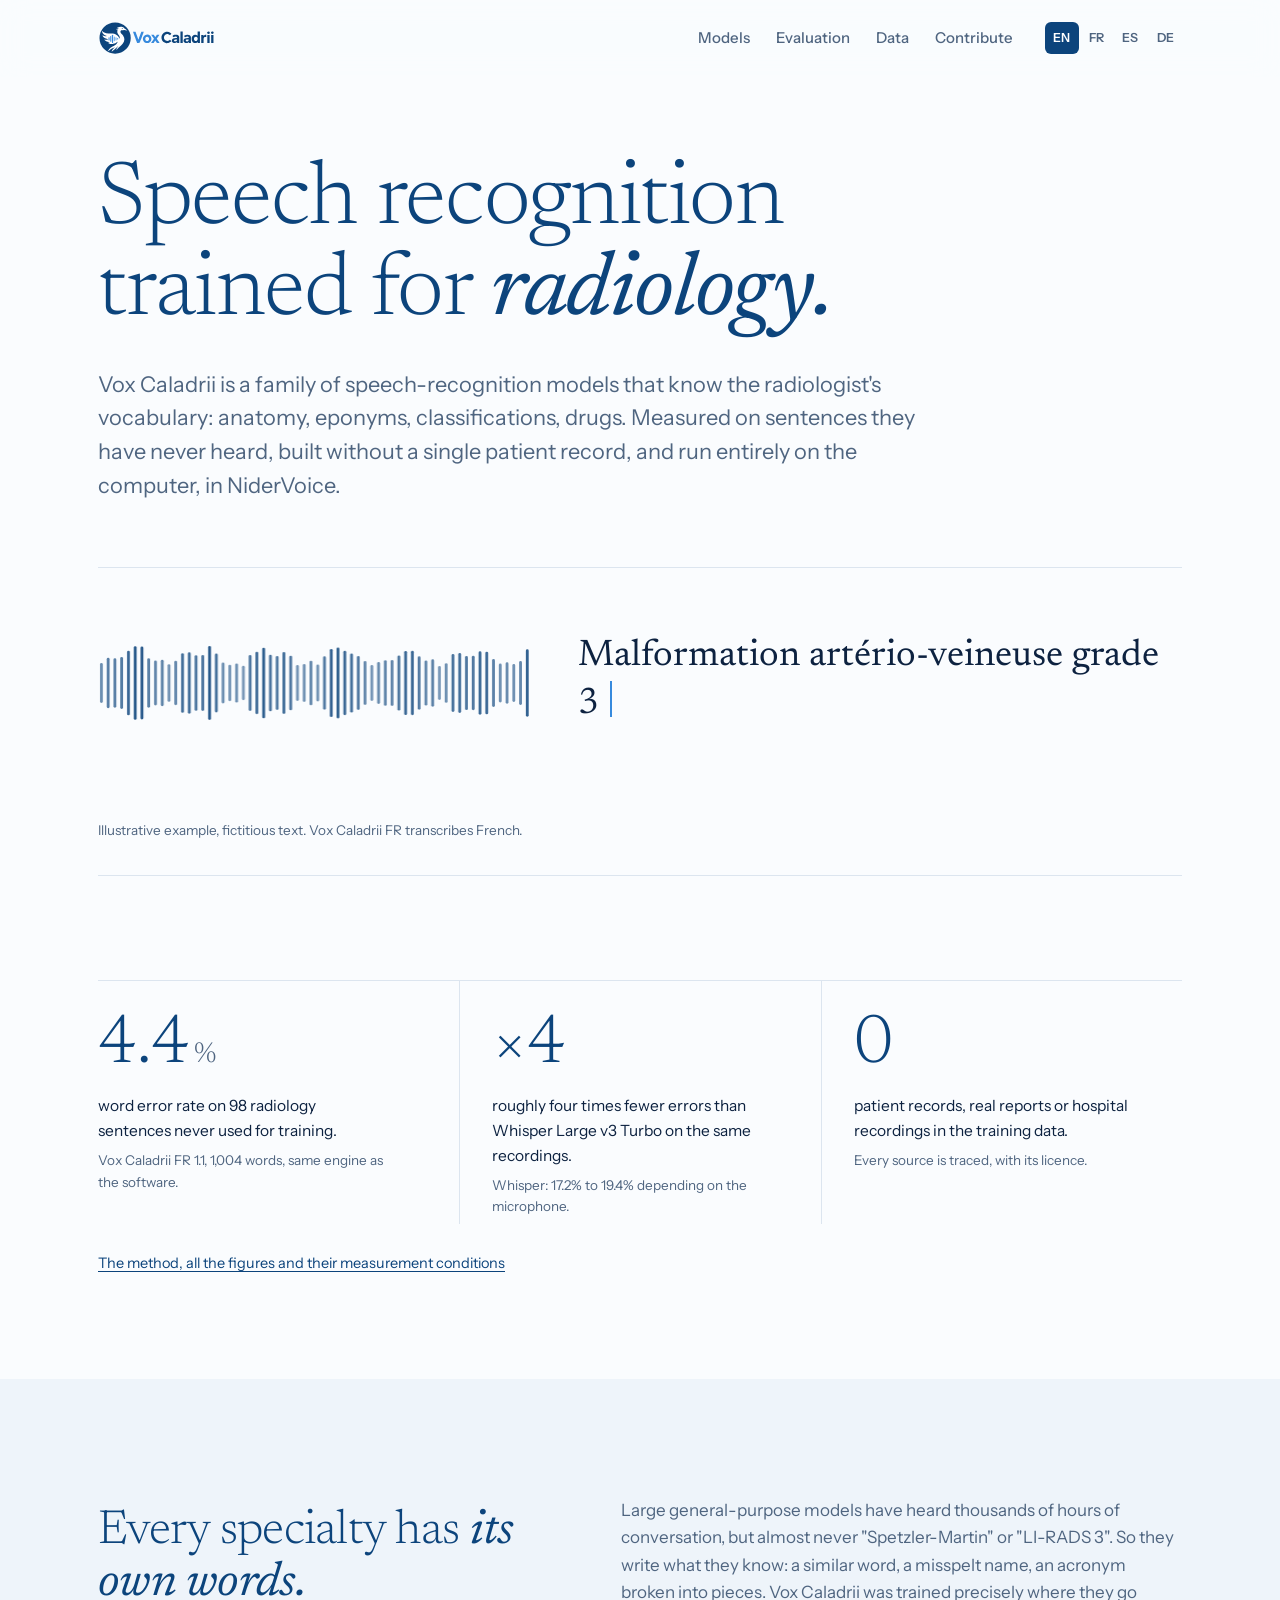
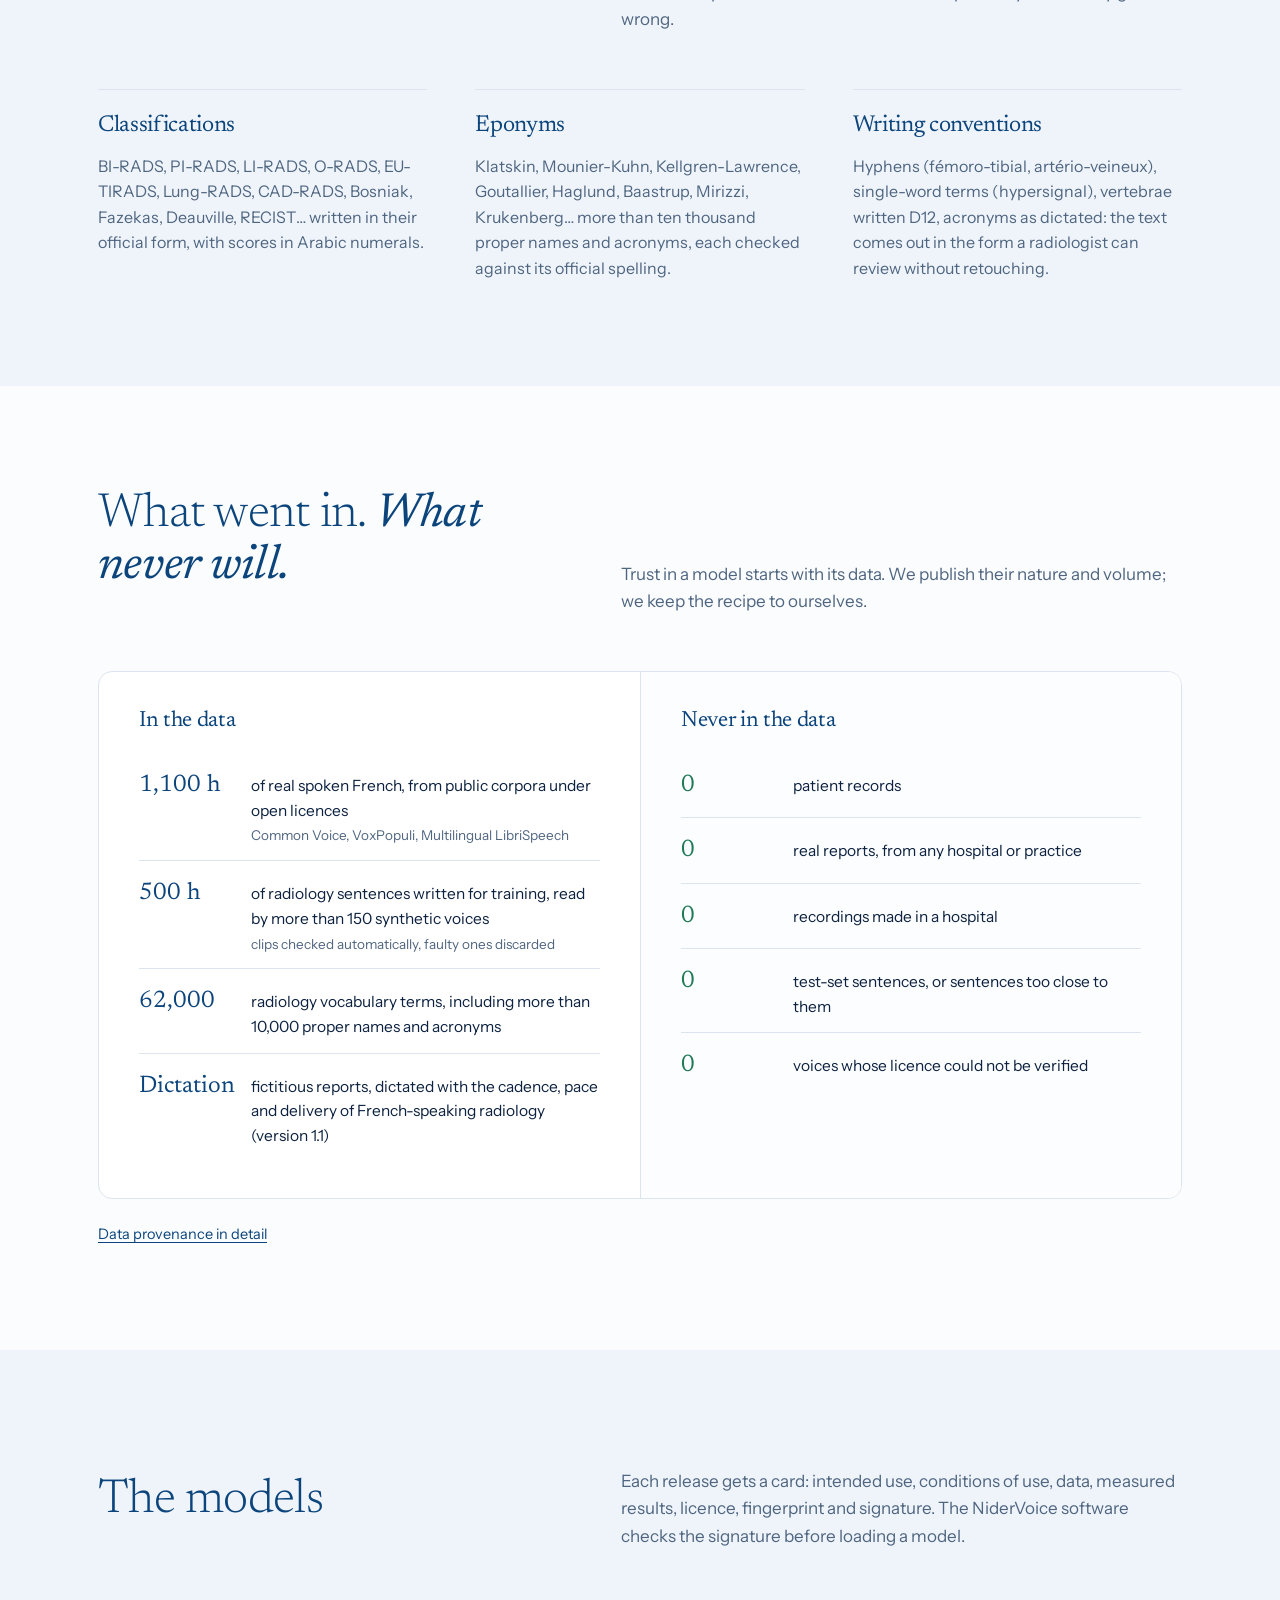
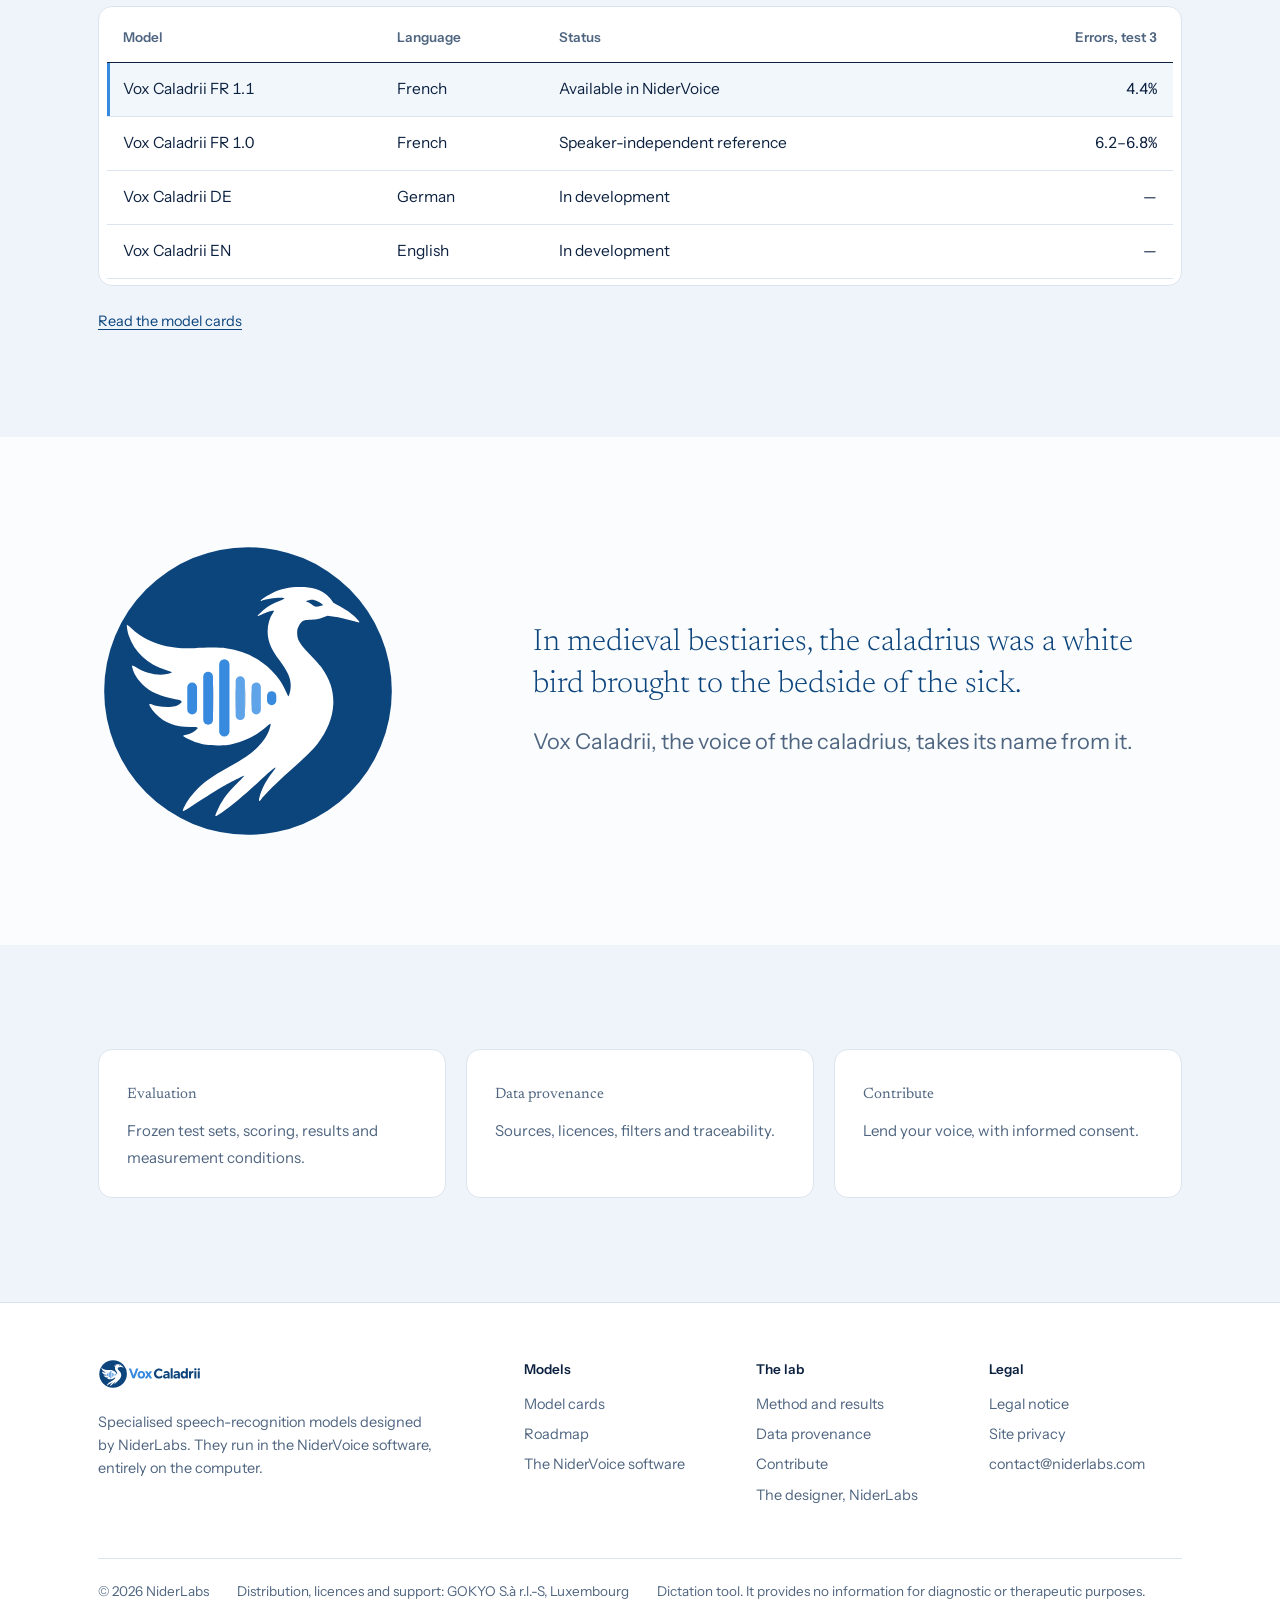
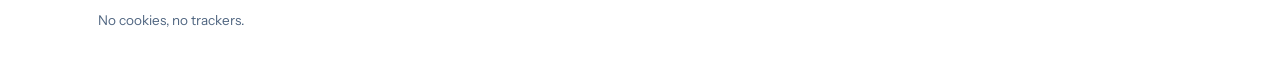
==== index.html @ f129af70 "fix(site): FR 1.0 référence indépendante du locuteur, envoi des enregistrements décrit exactement Co" ====
<!doctype html>
<html lang="en" data-langs="en fr es de">
<head>
<meta charset="utf-8">
<meta name="viewport" content="width=device-width,initial-scale=1,viewport-fit=cover">
<title>Vox Caladrii — speech recognition trained for radiology</title>
<meta name="description" content="Vox Caladrii is a speech-recognition model trained for French radiology terminology. Measured, documented, built without patient data, and run entirely on the computer.">
<meta name="theme-color" content="#FAFCFE">
<meta http-equiv="Content-Security-Policy" content="default-src 'self'; script-src 'self'; style-src 'self' 'unsafe-inline'; img-src 'self' data:; font-src 'self'; object-src 'none'; base-uri 'self'; form-action 'none'">
<meta property="og:type" content="website">
<meta property="og:title" content="Vox Caladrii — speech recognition trained for radiology">
<meta property="og:description" content="Vox Caladrii is a speech-recognition model trained for French radiology terminology. Measured, documented, built without patient data, and run entirely on the computer.">
<meta property="og:url" content="https://caladrii.com/">
<meta property="og:image" content="https://caladrii.com/assets/og-image.png">
<link rel="icon" href="/favicon.ico" sizes="any">
<link rel="icon" type="image/svg+xml" href="/assets/vox-caladrii-icon.svg">
<link rel="manifest" href="/site.webmanifest">
<link rel="stylesheet" href="/assets/cl.css?v=20261116a">
</head>
<body>
<a class="skip" href="#main">Skip to content</a>
<header>
  <div class="w bar">
    <a class="logo" href="/" aria-label="Vox Caladrii"><img src="/assets/vox-caladrii-logo.svg?v=20261116" width="170" height="34" alt="Vox Caladrii"></a>
    <nav aria-label="Navigation"><a href="/modeles/"><span data-fr>Modèles</span><span data-en>Models</span><span data-es>Modelos</span><span data-de>Modelle</span></a><a href="/evaluation/"><span data-fr>Évaluation</span><span data-en>Evaluation</span><span data-es>Evaluación</span><span data-de>Evaluierung</span></a><a href="/donnees/"><span data-fr>Données</span><span data-en>Data</span><span data-es>Datos</span><span data-de>Daten</span></a><a href="/contribuer/"><span data-fr>Contribuer</span><span data-en>Contribute</span><span data-es>Contribuir</span><span data-de>Mitwirken</span></a></nav>
    <div class="lang" role="group" aria-label="Language / Langue"><button type="button" data-lang="en" aria-pressed="true">EN</button><button type="button" data-lang="fr" aria-pressed="false">FR</button><button type="button" data-lang="es" aria-pressed="false">ES</button><button type="button" data-lang="de" aria-pressed="false">DE</button></div>
    <button class="menu-btn" type="button" aria-expanded="false">Menu</button>
  </div>
</header>
<main id="main">
<div class="w hero">
  <h1><span data-fr>La reconnaissance vocale entraînée pour <em>la radiologie.</em></span><span data-en>Speech recognition trained for <em>radiology.</em></span><span data-es>El reconocimiento de voz entrenado para <em>la radiología.</em></span><span data-de>Spracherkennung, trainiert für <em>Radiologie.</em></span></h1>
  <p class="lead" data-fr>Vox Caladrii est une famille de modèles de reconnaissance vocale qui connaissent le vocabulaire du radiologue : anatomie, éponymes, classifications, médicaments. Mesurés sur des phrases qu'ils n'ont jamais entendues, construits sans aucune donnée de patient, et exécutés entièrement sur l'ordinateur, dans NiderVoice.</p>
  <p class="lead" data-en>Vox Caladrii is a family of speech-recognition models that know the radiologist's vocabulary: anatomy, eponyms, classifications, drugs. Measured on sentences they have never heard, built without a single patient record, and run entirely on the computer, in NiderVoice.</p><p class="lead" data-es>Vox Caladrii es una familia de modelos de reconocimiento de voz que conocen el vocabulario del radiólogo: anatomía, eponimos, clasificaciones, fármacos. Medidos en frases que nunca han escuchado, construidos sin un solo registro de paciente, y ejecutados íntegramente en el ordenador, en NiderVoice.</p><p class="lead" data-de>Vox Caladrii ist eine Familie von Spracherkennungsmodellen, die den Vokabular des Radiologen beherrschen: Anatomie, Eponyme, Klassifikationen, Medikamente. Gemessen an Sätzen, die sie noch nie gehört haben, ohne eine einzige Patientenakte erstellt und vollständig auf dem Computer, in NiderVoice, ausgeführt.</p>
  <div class="stage" aria-label="Animation">
    <canvas id="wave" aria-hidden="true"></canvas>
    <p class="dictee" id="dictee" lang="fr" aria-live="off">Malformation artério-veineuse grade 3 de <span class="term">Spetzler-Martin</span>.</p>
    <p class="note"><span data-fr>Exemple illustratif, texte fictif. Vox Caladrii FR transcrit le français.</span><span data-en>Illustrative example, fictitious text. Vox Caladrii FR transcribes French.</span><span data-es>Ejemplo ilustrativo, texto ficticio. Vox Caladrii FR transcribe francés.</span><span data-de>Anschauungsbeispiel, fiktiver Text. Vox Caladrii FR transkribiert Französisch.</span></p>
  </div>
</div>

<section style="padding-top:56px">
  <div class="w">
    <div class="figures reveal">
      <div>
        <div class="v num"><span data-fr>4,4</span><span data-en>4.4</span><span data-es>4,4</span><span data-de>4,4</span><small>%</small></div>
        <p class="k" data-fr>de mots erronés sur 98 phrases radiologiques jamais utilisées pour l'entraînement.</p>
        <p class="k" data-en>word error rate on 98 radiology sentences never used for training.</p><p class="k" data-es>tasa de error de palabras en 98 frases de radiología nunca utilizadas para el entrenamiento.</p><p class="k" data-de>Wortfehlerrate an 98 Radiologiesätzen, die nie für das Training verwendet wurden.</p>
        <p class="s" data-fr>Vox Caladrii FR 1.1, 1 004 mots, même moteur que le logiciel.</p>
        <p class="s" data-en>Vox Caladrii FR 1.1, 1,004 words, same engine as the software.</p><p class="s" data-es>Vox Caladrii FR 1.1, 1.004 palabras, mismo motor que el software.</p><p class="s" data-de>Vox Caladrii FR 1.1, 1.004 Wörter, dieselbe Engine wie die Software.</p>
      </div>
      <div>
        <div class="v num">×4</div>
        <p class="k" data-fr>environ quatre fois moins d'erreurs que Whisper Large v3 Turbo sur les mêmes enregistrements.</p>
        <p class="k" data-en>roughly four times fewer errors than Whisper Large v3 Turbo on the same recordings.</p><p class="k" data-es>aproximadamente cuatro veces menos errores que Whisper Large v3 Turbo en las mismas grabaciones.</p><p class="k" data-de>etwa viermal weniger Fehler als Whisper Large v3 Turbo bei denselben Aufnahmen.</p>
        <p class="s" data-fr>Whisper : 17,2 % à 19,4 % selon le micro.</p>
        <p class="s" data-en>Whisper: 17.2% to 19.4% depending on the microphone.</p><p class="s" data-es>Whisper: del 17,2 % al 19,4 % según el micrófono.</p><p class="s" data-de>Whisper: 17,2 % bis 19,4 %, abhängig vom Mikrofon.</p>
      </div>
      <div>
        <div class="v num">0</div>
        <p class="k" data-fr>donnée de patient, compte rendu réel ou enregistrement hospitalier dans les données d'entraînement.</p>
        <p class="k" data-en>patient records, real reports or hospital recordings in the training data.</p><p class="k" data-es>historiales de pacientes, informes reales o grabaciones de hospital en los datos de entrenamiento.</p><p class="k" data-de>Patientenakten, echte Berichte oder Krankenhausaufnahmen in den Trainingsdaten.</p>
        <p class="s" data-fr>Chaque source est tracée, avec sa licence.</p>
        <p class="s" data-en>Every source is traced, with its licence.</p><p class="s" data-es>Cada fuente está registrada, con su licencia.</p><p class="s" data-de>Jede Quelle ist dokumentiert, mit ihrer Lizenz.</p>
      </div>
    </div>
    <p class="small" style="margin-top:28px"><a href="/evaluation/"><span data-fr>La méthode, tous les chiffres et leurs conditions de mesure</span><span data-en>The method, all the figures and their measurement conditions</span><span data-es>El método, todas las cifras y sus condiciones de medición</span><span data-de>Die Methode, alle Zahlen und ihre Messbedingungen</span></a></p>
  </div>
</section>

<section class="tint">
  <div class="w">
    <div class="sec-head">
      <h2><span data-fr>Chaque spécialité a <em>ses mots.</em></span><span data-en>Every specialty has <em>its own words.</em></span><span data-es>Cada especialidad tiene <em>sus propias palabras.</em></span><span data-de>Jede Fachrichtung hat <em>ihre eigenen Begriffe.</em></span></h2>
      <p data-fr>Les grands modèles généralistes ont entendu des milliers d'heures de conversation, mais presque jamais « Spetzler-Martin » ou « LI-RADS 3 ». Ils écrivent alors ce qu'ils connaissent : un mot proche, un nom mal orthographié, un sigle coupé en morceaux. Vox Caladrii a été entraîné précisément là où ils se trompent.</p>
      <p data-en>Large general-purpose models have heard thousands of hours of conversation, but almost never "Spetzler-Martin" or "LI-RADS 3". So they write what they know: a similar word, a misspelt name, an acronym broken into pieces. Vox Caladrii was trained precisely where they go wrong.</p><p data-es>Los grandes modelos de propósito general han escuchado miles de horas de conversaciones, pero casi nunca "Spetzler-Martin" o "LI-RADS 3". Por eso escriben lo que conocen: una palabra similar, un nombre mal escrito, un acrónimo descompuesto. Vox Caladrii se ha entrenado precisamente donde ellos fallan.</p><p data-de>Große Allzweckmodelle haben tausende Stunden von Gesprächen gehört, aber fast nie "Spetzler-Martin" oder "LI-RADS 3". Also schreiben sie, was sie kennen: ein ähnliches Wort, einen falsch geschriebenen Namen, ein Akronym in Einzelteile zerlegt. Vox Caladrii wurde genau dort trainiert, wo sie falsch liegen.</p>
    </div>
    <div class="cols3">
      <div class="item rule-top reveal">
        <h3><span data-fr>Classifications</span><span data-en>Classifications</span><span data-es>Clasificaciones</span><span data-de>Klassifikationen</span></h3>
        <p data-fr>BI-RADS, PI-RADS, LI-RADS, O-RADS, EU-TIRADS, Lung-RADS, CAD-RADS, Bosniak, Fazekas, Deauville, RECIST… écrites dans leur forme officielle, scores en chiffres arabes.</p>
        <p data-en>BI-RADS, PI-RADS, LI-RADS, O-RADS, EU-TIRADS, Lung-RADS, CAD-RADS, Bosniak, Fazekas, Deauville, RECIST… written in their official form, with scores in Arabic numerals.</p><p data-es>BI-RADS, PI-RADS, LI-RADS, O-RADS, EU-TIRADS, Lung-RADS, CAD-RADS, Bosniak, Fazekas, Deauville, RECIST… escritos en su forma oficial, con puntuaciones en números arábigos.</p><p data-de>BI-RADS, PI-RADS, LI-RADS, O-RADS, EU-TIRADS, Lung-RADS, CAD-RADS, Bosniak, Fazekas, Deauville, RECIST… in ihrer offiziellen Form, mit Werten in arabischen Ziffern.</p>
      </div>
      <div class="item rule-top reveal">
        <h3><span data-fr>Éponymes</span><span data-en>Eponyms</span><span data-es>Epónimos</span><span data-de>Eponyme</span></h3>
        <p data-fr>Klatskin, Mounier-Kuhn, Kellgren-Lawrence, Goutallier, Haglund, Baastrup, Mirizzi, Krukenberg… plus de dix mille noms propres et sigles, chacun vérifié dans son orthographe officielle.</p>
        <p data-en>Klatskin, Mounier-Kuhn, Kellgren-Lawrence, Goutallier, Haglund, Baastrup, Mirizzi, Krukenberg… more than ten thousand proper names and acronyms, each checked against its official spelling.</p><p data-es>Klatskin, Mounier-Kuhn, Kellgren-Lawrence, Goutallier, Haglund, Baastrup, Mirizzi, Krukenberg… más de diez mil nombres propios y acrónimos, cada uno verificado frente a su ortografía oficial.</p><p data-de>Klatskin, Mounier-Kuhn, Kellgren-Lawrence, Goutallier, Haglund, Baastrup, Mirizzi, Krukenberg… mehr als zehntausend Eigennamen und Abkürzungen, jeder gegen seine offizielle Schreibweise überprüft.</p>
      </div>
      <div class="item rule-top reveal">
        <h3><span data-fr>Conventions d'écriture</span><span data-en>Writing conventions</span><span data-es>Convenciones de escritura</span><span data-de>Schreibkonventionen</span></h3>
        <p data-fr>Traits d'union (fémoro-tibial, artério-veineux), termes en un mot (hypersignal), vertèbres notées D12, sigles tels que dictés : le texte sort dans la forme qu'un radiologue relit sans retoucher.</p>
        <p data-en>Hyphens (fémoro-tibial, artério-veineux), single-word terms (hypersignal), vertebrae written D12, acronyms as dictated: the text comes out in the form a radiologist can review without retouching.</p><p data-es>Guiones (fémoro-tibial, artério-veineux), términos en una sola palabra (hypersignal), vértebras escritas D12, siglas tal como se dictan: el texto sale en la forma que un radiólogo puede revisar sin retocar.</p><p data-de>Bindestriche (fémoro-tibial, artério-veineux), Begriffe in einem Wort (hypersignal), Wirbel als D12 geschrieben, Abkürzungen wie diktiert: Der Text erscheint in der Form, die eine Radiologin oder ein Radiologe ohne Nachbearbeitung prüfen kann.</p>
      </div>
    </div>
  </div>
</section>

<section>
  <div class="w">
    <div class="sec-head">
      <h2><span data-fr>Ce qui est entré. <em>Ce qui n'entrera jamais.</em></span><span data-en>What went in. <em>What never will.</em></span><span data-es>Lo que entró. <em>Lo que nunca entrará.</em></span><span data-de>Was hineingeflossen ist. <em>Was nie hineinkommt.</em></span></h2>
      <p data-fr>La confiance dans un modèle commence par ses données. Nous publions leur nature et leur volume ; nous gardons pour nous la recette.</p>
      <p data-en>Trust in a model starts with its data. We publish their nature and volume; we keep the recipe to ourselves.</p><p data-es>La confianza en un modelo comienza con sus datos. Publicamos su naturaleza y volumen; guardamos la receta para nosotros.</p><p data-de>Vertrauen in ein Modell beginnt mit seinen Daten. Wir veröffentlichen ihre Art und ihr Volumen; wir behalten das Rezept für uns.</p>
    </div>
    <div class="ledger reveal">
      <div>
        <h3><span data-fr>Dans les données</span><span data-en>In the data</span><span data-es>En los datos</span><span data-de>In den Daten</span></h3>
        <ul>
          <li><span class="q num"><span data-fr>1 100 h</span><span data-en>1,100 h</span><span data-es>1100 h</span><span data-de>1.100 h</span></span><span><span data-fr>de français parlé réel, issu de corpus publics sous licence ouverte</span><span data-en>of real spoken French, from public corpora under open licences</span><span data-es>de francés hablado real, de corpora públicos bajo licencias abiertas</span><span data-de>von echtem gesprochenem Französisch, aus öffentlichen Korpora unter offenen Lizenzen</span><em><span data-fr>Common Voice, VoxPopuli, Multilingual LibriSpeech</span><span data-en>Common Voice, VoxPopuli, Multilingual LibriSpeech</span><span data-es>Common Voice, VoxPopuli, Multilingual LibriSpeech</span><span data-de>Common Voice, VoxPopuli, Multilingual LibriSpeech</span></em></span></li>
          <li><span class="q num">500 h</span><span><span data-fr>de phrases radiologiques rédigées pour l'entraînement, lues par plus de 150 voix de synthèse</span><span data-en>of radiology sentences written for training, read by more than 150 synthetic voices</span><span data-es>de frases de radiología escritas para el entrenamiento, leídas por más de 150 voces sintéticas</span><span data-de>von Radiologiesätzen, die für das Training geschrieben und von mehr als 150 synthetischen Stimmen vorgelesen wurden</span><em><span data-fr>extraits contrôlés automatiquement, les fautifs écartés</span><span data-en>clips checked automatically, faulty ones discarded</span><span data-es>clips verificados automáticamente, los defectuosos descartados</span><span data-de>Clips automatisch überprüft, fehlerhafte verworfen</span></em></span></li>
          <li><span class="q num"><span data-fr>62 000</span><span data-en>62,000</span><span data-es>62 000</span><span data-de>62.000</span></span><span><span data-fr>termes de vocabulaire radiologique, dont plus de 10 000 noms propres et sigles</span><span data-en>radiology vocabulary terms, including more than 10,000 proper names and acronyms</span><span data-es>términos de vocabulario de radiología, incluidos más de 10.000 nombres y acrónimos propios</span><span data-de>radiologische Vokabularbegriffe, einschließlich mehr als 10.000 Eigennamen und Abkürzungen</span></span></li>
          <li><span class="q"><span data-fr>Dictée</span><span data-en>Dictation</span><span data-es>Dictado</span><span data-de>Diktat</span></span><span><span data-fr>comptes rendus fictifs, dictés avec la cadence, le débit et l'élocution propres à la radiologie francophone (version 1.1)</span><span data-en>fictitious reports, dictated with the cadence, pace and delivery of French-speaking radiology (version 1.1)</span><span data-es>informes ficticios, dictados con la cadencia, el ritmo y la elocución propios de la radiología francófona (versión 1.1)</span><span data-de>fiktive Befundberichte, diktiert mit der Kadenz, dem Tempo und der Sprechweise der französischsprachigen Radiologie (Version 1.1)</span></span></li>
        </ul>
      </div>
      <div>
        <h3><span data-fr>Jamais dans les données</span><span data-en>Never in the data</span><span data-es>Nunca en los datos</span><span data-de>Niemals in den Daten</span></h3>
        <ul>
          <li class="zero"><span class="q">0</span><span><span data-fr>donnée de patient</span><span data-en>patient records</span><span data-es>historiales de pacientes</span><span data-de>Patientendaten</span></span></li>
          <li class="zero"><span class="q">0</span><span><span data-fr>compte rendu réel, d'aucun hôpital ni cabinet</span><span data-en>real reports, from any hospital or practice</span><span data-es>informes reales, de cualquier hospital o consulta</span><span data-de>echte Berichte aus jedem Krankenhaus oder jeder Praxis</span></span></li>
          <li class="zero"><span class="q">0</span><span><span data-fr>enregistrement fait dans un hôpital</span><span data-en>recordings made in a hospital</span><span data-es>grabaciones realizadas en un hospital</span><span data-de>Aufnahmen, die in einem Krankenhaus gemacht wurden</span></span></li>
          <li class="zero"><span class="q">0</span><span><span data-fr>phrase des jeux de test, ni phrase trop proche</span><span data-en>test-set sentences, or sentences too close to them</span><span data-es>oraciones del conjunto de prueba o demasiado similares a ellas</span><span data-de>Sätze aus den Testdatensätzen oder zu ähnliche Sätze</span></span></li>
          <li class="zero"><span class="q">0</span><span><span data-fr>voix dont la licence n'a pas pu être vérifiée</span><span data-en>voices whose licence could not be verified</span><span data-es>voces cuya licencia no pudo verificarse</span><span data-de>Stimmen, deren Lizenz nicht überprüft werden konnte</span></span></li>
        </ul>
      </div>
    </div>
    <p class="small" style="margin-top:24px"><a href="/donnees/"><span data-fr>L'origine des données en détail</span><span data-en>Data provenance in detail</span><span data-es>Procedencia de los datos en detalle</span><span data-de>Datenherkunft im Detail</span></a></p>
  </div>
</section>

<section class="tint">
  <div class="w">
    <div class="sec-head">
      <h2><span data-fr>Les modèles</span><span data-en>The models</span><span data-es>Los modelos</span><span data-de>Die Modelle</span></h2>
      <p data-fr>Chaque version reçoit une fiche : usage prévu, conditions d'usage, données, résultats mesurés, licence, empreinte et signature. Le logiciel NiderVoice vérifie la signature avant de charger un modèle.</p>
      <p data-en>Each release gets a card: intended use, conditions of use, data, measured results, licence, fingerprint and signature. The NiderVoice software checks the signature before loading a model.</p><p data-es>Cada versión recibe una ficha: uso previsto, condiciones de uso, datos, resultados medidos, licencia, huella y firma. El programa NiderVoice verifica la firma antes de cargar un modelo.</p><p data-de>Jede Version erhält eine Karte: vorgesehene Verwendung, Einsatzbedingungen, Daten, gemessene Ergebnisse, Lizenz, Prüfsumme und Signatur. Die Software NiderVoice prüft die Signatur, bevor sie ein Modell lädt.</p>
    </div>
    <div class="tbl-wrap reveal">
      <table class="tbl">
        <thead><tr><th><span data-fr>Modèle</span><span data-en>Model</span><span data-es>Modelo</span><span data-de>Modell</span></th><th><span data-fr>Langue</span><span data-en>Language</span><span data-es>Idioma</span><span data-de>Sprache</span></th><th><span data-fr>État</span><span data-en>Status</span><span data-es>Estado</span><span data-de>Status</span></th><th class="r"><span data-fr>Erreurs, test 3</span><span data-en>Errors, test 3</span><span data-es>Errores, prueba 3</span><span data-de>Fehler, Test 3</span></th></tr></thead>
        <tbody>
          <tr class="us"><td>Vox Caladrii FR 1.1</td><td><span data-fr>Français</span><span data-en>French</span><span data-es>Francés</span><span data-de>Französisch</span></td><td><span data-fr>Disponible dans NiderVoice</span><span data-en>Available in NiderVoice</span><span data-es>Disponible en NiderVoice</span><span data-de>In NiderVoice verfügbar</span></td><td class="r num"><span data-fr>4,4 %</span><span data-en>4.4%</span><span data-es>4,4 %</span><span data-de>4,4 %</span></td></tr>
          <tr><td>Vox Caladrii FR 1.0</td><td><span data-fr>Français</span><span data-en>French</span><span data-es>Francés</span><span data-de>Französisch</span></td><td><span data-fr>Référence indépendante du locuteur</span><span data-en>Speaker-independent reference</span><span data-es>Referencia independiente del locutor</span><span data-de>Sprecherunabhängige Referenz</span></td><td class="r num"><span data-fr>6,2 – 6,8 %</span><span data-en>6.2–6.8%</span><span data-es>6,2 – 6,8 %</span><span data-de>6,2 – 6,8 %</span></td></tr>
          <tr><td>Vox Caladrii DE</td><td><span data-fr>Allemand</span><span data-en>German</span><span data-es>Alemán</span><span data-de>Deutsch</span></td><td><span data-fr>En développement</span><span data-en>In development</span><span data-es>En desarrollo</span><span data-de>In Entwicklung</span></td><td class="r">—</td></tr>
          <tr><td>Vox Caladrii EN</td><td><span data-fr>Anglais</span><span data-en>English</span><span data-es>Inglés</span><span data-de>Englisch</span></td><td><span data-fr>En développement</span><span data-en>In development</span><span data-es>En desarrollo</span><span data-de>In Entwicklung</span></td><td class="r">—</td></tr>
        </tbody>
      </table>
    </div>
    <p class="small" style="margin-top:24px"><a href="/modeles/"><span data-fr>Lire les fiches modèles</span><span data-en>Read the model cards</span><span data-es>Consulte las fichas de modelo</span><span data-de>Lesen Sie die Modellkarten</span></a></p>
  </div>
</section>

<section>
  <div class="w legend">
    <img src="/assets/vox-caladrii-icon.svg" width="300" height="300" alt="">
    <div>
      <blockquote><span data-fr>Dans les bestiaires médiévaux, le caladre était un oiseau blanc que l'on amenait au chevet des malades.</span><span data-en>In medieval bestiaries, the caladrius was a white bird brought to the bedside of the sick.</span><span data-es>En los bestiarios medievales, el caladrio era un ave blanca que se llevaba al lado de los enfermos.</span><span data-de>In mittelalterlichen Bestiarien war der Caladrius ein weißer Vogel, der an das Bett der Kranken gebracht wurde.</span></blockquote>
      <p class="lead" style="margin-top:20px" data-fr>Vox Caladrii, la voix du caladre, en tient son nom.</p>
      <p class="lead" style="margin-top:20px" data-en>Vox Caladrii, the voice of the caladrius, takes its name from it.</p><p class="lead" style="margin-top:20px" data-es>Vox Caladrii, la voz del caladrio, toma de él su nombre.</p><p class="lead" style="margin-top:20px" data-de>Vox Caladrii, die Stimme des Caladrius, verdankt ihm seinen Namen.</p>
    </div>
  </div>
</section>

<section class="tint">
  <div class="w">
    <div class="next">
      <a href="/evaluation/"><b><span data-fr>Évaluation</span><span data-en>Evaluation</span><span data-es>Evaluación</span><span data-de>Evaluierung</span></b><span data-fr>Jeux de test gelés, calcul, résultats et conditions de mesure.</span><span data-en>Frozen test sets, scoring, results and measurement conditions.</span><span data-es>Conjuntos de prueba congelados, cálculo, resultados y condiciones de medición.</span><span data-de>Eingefrorene Testdatensätze, Berechnung, Ergebnisse und Messbedingungen.</span></a>
      <a href="/donnees/"><b><span data-fr>Origine des données</span><span data-en>Data provenance</span><span data-es>Origen de los datos</span><span data-de>Herkunft der Daten</span></b><span data-fr>Sources, licences, filtres et traçabilité.</span><span data-en>Sources, licences, filters and traceability.</span><span data-es>Fuentes, licencias, filtros y trazabilidad.</span><span data-de>Quellen, Lizenzen, Filter und Nachverfolgbarkeit.</span></a>
      <a href="/contribuer/"><b><span data-fr>Contribuer</span><span data-en>Contribute</span><span data-es>Contribuir</span><span data-de>Beitragen</span></b><span data-fr>Prêter sa voix, avec un consentement éclairé.</span><span data-en>Lend your voice, with informed consent.</span><span data-es>Preste su voz, con consentimiento informado.</span><span data-de>Leihen Sie Ihre Stimme mit informierter Einwilligung.</span></a>
    </div>
  </div>
</section>

</main>
<footer>
  <div class="w">
    <div class="cols">
      <div class="brand"><img src="/assets/vox-caladrii-logo.svg?v=20261116" width="150" height="30" alt="Vox Caladrii"><p><span data-fr>Modèles de reconnaissance vocale spécialisés, conçus par NiderLabs. Ils fonctionnent dans le logiciel NiderVoice, entièrement sur l’ordinateur.</span><span data-en>Specialised speech-recognition models designed by NiderLabs. They run in the NiderVoice software, entirely on the computer.</span><span data-es>Modelos de reconocimiento de voz especializados, diseñados por NiderLabs. Funcionan en el programa NiderVoice, íntegramente en el ordenador.</span><span data-de>Spezialisierte Spracherkennungsmodelle, entwickelt von NiderLabs. Sie laufen in der Software NiderVoice, vollständig auf dem Computer.</span></p></div>
      <div><h4><span data-fr>Modèles</span><span data-en>Models</span><span data-es>Modelos</span><span data-de>Modelle</span></h4><ul><li><a href="/modeles/"><span data-fr>Fiches modèles</span><span data-en>Model cards</span><span data-es>Fichas de modelo</span><span data-de>Modellkarten</span></a></li><li><a href="/modeles/#feuille-de-route"><span data-fr>Feuille de route</span><span data-en>Roadmap</span><span data-es>Hoja de ruta</span><span data-de>Roadmap</span></a></li><li><a href="https://nidervoice.com/"><span data-fr>Le logiciel NiderVoice</span><span data-en>The NiderVoice software</span><span data-es>El programa NiderVoice</span><span data-de>Die Software NiderVoice</span></a></li></ul></div>
      <div><h4><span data-fr>Le laboratoire</span><span data-en>The lab</span><span data-es>El laboratorio</span><span data-de>Das Labor</span></h4><ul><li><a href="/evaluation/"><span data-fr>Méthode et résultats</span><span data-en>Method and results</span><span data-es>Método y resultados</span><span data-de>Methode und Ergebnisse</span></a></li><li><a href="/donnees/"><span data-fr>Origine des données</span><span data-en>Data provenance</span><span data-es>Origen de los datos</span><span data-de>Herkunft der Daten</span></a></li><li><a href="/contribuer/"><span data-fr>Contribuer</span><span data-en>Contribute</span><span data-es>Contribuir</span><span data-de>Mitwirken</span></a></li><li><a href="https://niderlabs.com/"><span data-fr>Le concepteur NiderLabs</span><span data-en>The designer, NiderLabs</span><span data-es>El diseñador NiderLabs</span><span data-de>Der Entwickler NiderLabs</span></a></li></ul></div>
      <div><h4><span data-fr>Légal</span><span data-en>Legal</span><span data-es>Legal</span><span data-de>Rechtliches</span></h4><ul><li><a href="/mentions-legales/"><span data-fr>Mentions légales</span><span data-en>Legal notice</span><span data-es>Aviso legal</span><span data-de>Impressum</span></a></li><li><a href="/mentions-legales/#confidentialite"><span data-fr>Confidentialité du site</span><span data-en>Site privacy</span><span data-es>Privacidad del sitio</span><span data-de>Datenschutz der Website</span></a></li><li><a href="mailto:contact@niderlabs.com">contact@niderlabs.com</a></li></ul></div>
    </div>
    <div class="legal"><span>© 2026 NiderLabs</span><span><span data-fr>Distribution, licences et assistance : GOKYO S.à r.l.-S, Luxembourg</span><span data-en>Distribution, licences and support: GOKYO S.à r.l.-S, Luxembourg</span><span data-es>Distribución, licencias y asistencia: GOKYO S.à r.l.-S, Luxemburgo</span><span data-de>Vertrieb, Lizenzen und Support: GOKYO S.à r.l.-S, Luxemburg</span></span><span><span data-fr>Outil de dictée. Ne fournit aucune information à visée diagnostique ou thérapeutique.</span><span data-en>Dictation tool. It provides no information for diagnostic or therapeutic purposes.</span><span data-es>Herramienta de dictado. No proporciona información con fines diagnósticos o terapéuticos.</span><span data-de>Diktierwerkzeug. Es liefert keine Informationen zu diagnostischen oder therapeutischen Zwecken.</span></span><span><span data-fr>Aucun cookie, aucun traceur.</span><span data-en>No cookies, no trackers.</span><span data-es>Ningún cookie, ningún rastreador.</span><span data-de>Keine Cookies, keine Tracker.</span></span></div>
  </div>
</footer>
<script src="/assets/cl.js?v=20261116a"></script>
</body>
</html>
---- assets/cl.css ----
/* caladrii.com — laboratoire de modèles. Blanc froid, bleu marine du logo, Newsreader + Instrument Sans. */
@font-face{font-family:Newsreader;font-weight:300;font-display:swap;src:url(fonts/newsreader-latin-300-normal.woff2) format('woff2')}
@font-face{font-family:Newsreader;font-weight:400;font-display:swap;src:url(fonts/newsreader-latin-400-normal.woff2) format('woff2')}
@font-face{font-family:Newsreader;font-weight:400;font-style:italic;font-display:swap;src:url(fonts/newsreader-latin-400-italic.woff2) format('woff2')}
@font-face{font-family:Instrument;font-weight:400;font-display:swap;src:url(fonts/instrument-sans-latin-400-normal.woff2) format('woff2')}
@font-face{font-family:Instrument;font-weight:500;font-display:swap;src:url(fonts/instrument-sans-latin-500-normal.woff2) format('woff2')}
@font-face{font-family:Instrument;font-weight:600;font-display:swap;src:url(fonts/instrument-sans-latin-600-normal.woff2) format('woff2')}

:root{
  --paper:#FAFCFE; --wash:#EEF4FA; --ink:#0D2240; --navy:#0C447C; --blue:#378ADD; --sky:#5FA4E8;
  --muted:#4F6580; --line:#DCE5EF; --ok:#1F7A55;
  --serif:Newsreader,Georgia,"Times New Roman",serif; --sans:Instrument,system-ui,-apple-system,"Segoe UI",sans-serif;
}
*{box-sizing:border-box;margin:0;padding:0}
html{scroll-behavior:smooth}
html,body{overflow-x:clip}
body{background:var(--paper);color:var(--ink);font-family:var(--sans);font-size:17px;line-height:1.6;-webkit-font-smoothing:antialiased;text-rendering:optimizeLegibility}
a{color:var(--navy);text-decoration-thickness:1px;text-underline-offset:3px}
a:hover{color:var(--blue)}
:focus-visible{outline:2px solid var(--blue);outline-offset:3px;border-radius:2px}
.skip{position:absolute;left:-999px;top:8px;background:var(--navy);color:#fff;padding:8px 14px;border-radius:6px;z-index:50}
.skip:focus{left:12px}

[data-fr],[data-en],[data-es],[data-de]{display:none!important}
html[lang="fr"] [data-fr],html[lang="en"] [data-en],html[lang="es"] [data-es],html[lang="de"] [data-de]{display:revert!important}

.w{max-width:1180px;margin:0 auto;padding:0 48px}
.measure{max-width:68ch}

/* En-tête */
header{position:sticky;top:0;z-index:20;background:rgba(250,252,254,.86);backdrop-filter:saturate(1.4) blur(14px);-webkit-backdrop-filter:saturate(1.4) blur(14px);border-bottom:1px solid transparent;transition:border-color .2s}
header.scrolled{border-bottom-color:var(--line)}
header .bar{display:flex;align-items:center;gap:32px;height:76px}
header .logo img{height:34px;width:auto;display:block}
header nav{display:flex;gap:26px;margin-left:auto;font-size:15px;font-weight:500}
header nav a{color:var(--muted);text-decoration:none}
header nav a:hover,header nav a[aria-current]{color:var(--navy)}
header nav a[aria-current]{box-shadow:0 1.5px 0 var(--navy)}
.lang{display:flex;gap:2px;font-size:12.5px;font-weight:600}
.lang button{border:0;background:transparent;color:var(--muted);padding:6px 8px;border-radius:6px;cursor:pointer;font:inherit;letter-spacing:.02em}
.lang button[aria-pressed="true"]{background:var(--navy);color:#fff}
.menu-btn{display:none;border:1px solid var(--line);background:#fff;border-radius:8px;padding:7px 12px;font:inherit;font-size:14px;color:var(--navy);cursor:pointer}

/* Typographie */
h1,h2,h3{font-family:var(--serif);font-weight:300;color:var(--navy);letter-spacing:-.015em;line-height:1.08}
h1{font-size:clamp(44px,6.4vw,84px)}
h2{font-size:clamp(32px,3.8vw,48px);margin-bottom:22px}
h3{font-size:25px;font-weight:400;line-height:1.2;margin-bottom:10px}
h1 em,h2 em{font-style:italic;font-weight:400}
p+p{margin-top:14px}
.lead{font-size:clamp(19px,1.7vw,22px);line-height:1.55;color:var(--muted);max-width:60ch}
.small{font-size:14.5px;color:var(--muted)}
.num{font-variant-numeric:tabular-nums lining-nums}
section{padding:104px 0}
section.tint{background:var(--wash)}
.sec-head{display:grid;grid-template-columns:minmax(0,5fr) minmax(0,6fr);gap:56px;align-items:end;margin-bottom:56px}
.sec-head p{color:var(--muted)}

/* Ouverture : l'onde qui devient vocabulaire */
.hero{padding-top:80px;padding-bottom:40px;position:relative}
.hero h1{max-width:16ch;font-size:clamp(46px,7vw,100px);line-height:1.02}
.hero .lead{margin-top:28px}
.stage{margin-top:64px;border-top:1px solid var(--line);border-bottom:1px solid var(--line);padding:40px 0 34px;display:grid;grid-template-columns:minmax(0,5fr) minmax(0,7fr);gap:48px;align-items:center}
.stage canvas{width:100%;height:150px;display:block}
.dictee{font-family:var(--serif);font-size:clamp(24px,2.9vw,40px);line-height:1.3;color:var(--ink);min-height:2.7em}
.dictee .term{color:var(--blue);font-style:italic}
.dictee .caret{display:inline-block;width:2px;height:.95em;background:var(--blue);vertical-align:-.1em;margin-left:2px;animation:blink 1s steps(1) infinite}
@keyframes blink{50%{opacity:0}}
.stage .note{grid-column:1/-1;font-size:13.5px;color:var(--muted)}

/* Chiffres mesurés */
.figures{display:grid;grid-template-columns:repeat(3,minmax(0,1fr));gap:0;margin-top:8px;border-top:1px solid var(--line)}
.figures>div{padding:30px 32px 6px 0}
.figures>div+div{padding-left:32px;border-left:1px solid var(--line)}
.figures .v{font-family:var(--serif);font-weight:300;font-size:clamp(48px,5.4vw,76px);line-height:1;color:var(--navy);font-variant-numeric:lining-nums}
.figures .v small{font-size:.42em;margin-left:4px;color:var(--muted)}
.figures .k{margin-top:14px;font-size:15.5px;color:var(--ink);max-width:28ch}
.figures .s{margin-top:6px;font-size:13.5px;color:var(--muted);max-width:32ch}

/* Grilles de contenu */
.cols2{display:grid;grid-template-columns:repeat(2,minmax(0,1fr));gap:48px 64px}
.cols3{display:grid;grid-template-columns:repeat(3,minmax(0,1fr));gap:40px 48px}
.item h3{font-size:23px}
.item p{color:var(--muted);font-size:16px}
.rule-top{border-top:1px solid var(--line);padding-top:22px}

/* Dedans / jamais dedans */
.ledger{display:grid;grid-template-columns:minmax(0,1fr) minmax(0,1fr);gap:0;background:#fff;border:1px solid var(--line);border-radius:14px;overflow:hidden}
.ledger>div{padding:36px 40px}
.ledger>div+div{border-left:1px solid var(--line);background:#FCFDFE}
.ledger h3{font-size:22px;margin-bottom:18px}
.ledger ul{list-style:none}
.ledger li{padding:13px 0;border-top:1px solid var(--line);display:grid;grid-template-columns:96px 1fr;gap:16px;align-items:baseline}
.ledger li:first-child{border-top:0}
.ledger .q{font-family:var(--serif);font-size:24px;color:var(--navy);font-variant-numeric:lining-nums;white-space:nowrap}
.ledger .zero .q{color:var(--ok)}
.ledger li span:last-child{font-size:15.5px}
.ledger li em{display:block;font-style:normal;color:var(--muted);font-size:13.5px;margin-top:2px}

/* Tableaux */
.tbl{width:100%;border-collapse:collapse;font-size:15.5px;font-variant-numeric:tabular-nums lining-nums}
.tbl th,.tbl td{padding:14px 16px;border-bottom:1px solid var(--line);text-align:left;vertical-align:top}
.tbl thead th{font-weight:600;color:var(--muted);font-size:13.5px;border-bottom:1px solid var(--ink)}
.tbl td.r,.tbl th.r{text-align:right}
.tbl tr.us td{background:#F2F7FC}
.tbl tr.us td:first-child{box-shadow:inset 3px 0 0 var(--blue)}
.tbl-wrap{overflow-x:auto;background:#fff;border:1px solid var(--line);border-radius:14px;padding:6px 8px}
.bar-cell{display:flex;align-items:center;gap:10px;justify-content:flex-end}
.bar-cell i{display:block;height:6px;border-radius:3px;background:var(--line)}
.us .bar-cell i{background:var(--blue)}

/* Fiche modèle */
.card-model{background:#fff;border:1px solid var(--line);border-radius:16px;padding:40px 44px}
.card-model+.card-model{margin-top:28px}
.card-model .top{display:flex;justify-content:space-between;align-items:baseline;gap:20px;flex-wrap:wrap;margin-bottom:26px}
.card-model h3{font-size:34px;font-weight:300;margin:0}
.status{font-size:13.5px;font-weight:600;padding:5px 12px;border-radius:999px;background:#E6F3EC;color:var(--ok)}
.status.dev{background:var(--wash);color:var(--navy)}
dl.spec{display:grid;grid-template-columns:200px 1fr;border-top:1px solid var(--line)}
dl.spec dt,dl.spec dd{padding:13px 0;border-bottom:1px solid var(--line);font-size:15.5px}
dl.spec dt{color:var(--muted);padding-right:20px}
dl.spec code,.mono{font-family:ui-monospace,"SF Mono",Consolas,monospace;font-size:13.5px;background:var(--wash);padding:1px 6px;border-radius:4px;word-break:break-all}

/* Page intérieure */
.page-head{padding-top:80px;padding-bottom:48px}
.crumbs{font-size:14px;color:var(--muted);margin-bottom:22px}
.crumbs a{color:var(--muted)}
.page-head h1{font-size:clamp(40px,5.2vw,68px);max-width:18ch}
.page-head .lead{margin-top:22px}
.prose{max-width:70ch}
.prose h2{font-size:clamp(28px,3vw,38px);margin:64px 0 16px}
.prose h2:first-child{margin-top:0}
.prose h3{font-size:23px;margin:36px 0 8px}
.prose ul,.prose ol{padding-left:1.25em;margin-top:12px}
.prose li{margin-top:7px}
.prose p,.prose li{color:#21374F}
.callout{border-left:3px solid var(--blue);background:#fff;padding:20px 24px;margin:28px 0;border-radius:0 10px 10px 0;font-size:16px}
.layout-toc{display:grid;grid-template-columns:220px minmax(0,1fr);gap:64px;align-items:start}
.toc{position:sticky;top:110px;font-size:14.5px}
.toc a{display:block;padding:6px 0 6px 14px;border-left:1px solid var(--line);color:var(--muted);text-decoration:none}
.toc a.on{border-left-color:var(--navy);color:var(--navy)}

/* Liens vers d'autres pages */
.next{display:grid;grid-template-columns:repeat(3,minmax(0,1fr));gap:20px}
.next a{display:block;background:#fff;border:1px solid var(--line);border-radius:14px;padding:26px 28px;text-decoration:none;color:var(--ink);transition:border-color .2s,transform .2s}
.next a:hover{border-color:var(--sky);transform:translateY(-2px)}
.next b{display:block;font-family:var(--serif);font-weight:400;font-size:22px;color:var(--navy);margin-bottom:6px}
.next span{font-size:15px;color:var(--muted)}

/* Le caladre */
.legend{display:grid;grid-template-columns:minmax(0,4fr) minmax(0,7fr);gap:64px;align-items:center}
.legend img{width:100%;max-width:300px;height:auto}
.legend blockquote{font-family:var(--serif);font-size:clamp(24px,2.4vw,32px);line-height:1.35;color:var(--navy);font-weight:300}

/* Pied de page */
footer{border-top:1px solid var(--line);padding:56px 0 48px;font-size:14.5px;color:var(--muted);background:#fff}
footer .cols{display:grid;grid-template-columns:minmax(0,2fr) repeat(3,minmax(0,1fr));gap:40px}
footer h4{font-size:13.5px;font-weight:600;color:var(--ink);margin-bottom:12px}
footer ul{list-style:none}
footer li{margin:7px 0}
footer a{color:var(--muted);text-decoration:none}
footer a:hover{color:var(--navy)}
footer .brand img{height:30px;width:auto}
footer .brand p{margin-top:14px;max-width:34ch}
footer .legal{margin-top:44px;padding-top:22px;border-top:1px solid var(--line);display:flex;flex-wrap:wrap;gap:8px 28px;font-size:13.5px}

.reveal{opacity:0;transform:translateY(14px);transition:opacity .7s ease,transform .7s ease}
.reveal.in{opacity:1;transform:none}

@media (max-width:980px){
  .w{padding:0 24px}
  header nav{display:none;position:absolute;top:76px;left:0;right:0;background:var(--paper);flex-direction:column;gap:0;padding:8px 24px 18px;border-bottom:1px solid var(--line)}
  header.open nav{display:flex}
  header nav a{padding:12px 0;border-bottom:1px solid var(--line)}
  header nav a[aria-current]{box-shadow:none}
  .menu-btn{display:block}
  .lang{margin-left:auto}
  .stage,.sec-head,.legend,.cols2,.layout-toc{grid-template-columns:1fr;gap:20px}
  .sec-head h2{margin-bottom:0}
  .hero{padding-top:44px}
  .stage{margin-top:40px;padding:24px 0}
  .stage canvas{height:80px}
  .dictee{min-height:3.9em}
  .toc{display:none}
  .cols3,.next{grid-template-columns:1fr}
  .figures{grid-template-columns:1fr}
  .figures>div+div{border-left:0;padding-left:0;border-top:1px solid var(--line)}
  .ledger{grid-template-columns:1fr}
  .ledger>div+div{border-left:0;border-top:1px solid var(--line)}
  .ledger>div{padding:28px 24px}
  .ledger li{grid-template-columns:78px 1fr}
  .card-model{padding:28px 22px}
  dl.spec{grid-template-columns:1fr}
  dl.spec dt{border-bottom:0;padding-bottom:0}
  footer .cols{grid-template-columns:1fr 1fr}
  section{padding:72px 0}
}
@media (prefers-reduced-motion:reduce){.reveal{opacity:1;transform:none;transition:none}.dictee .caret{animation:none}html{scroll-behavior:auto}}
@media print{header,footer,.stage canvas,.lang{display:none}body{background:#fff}}
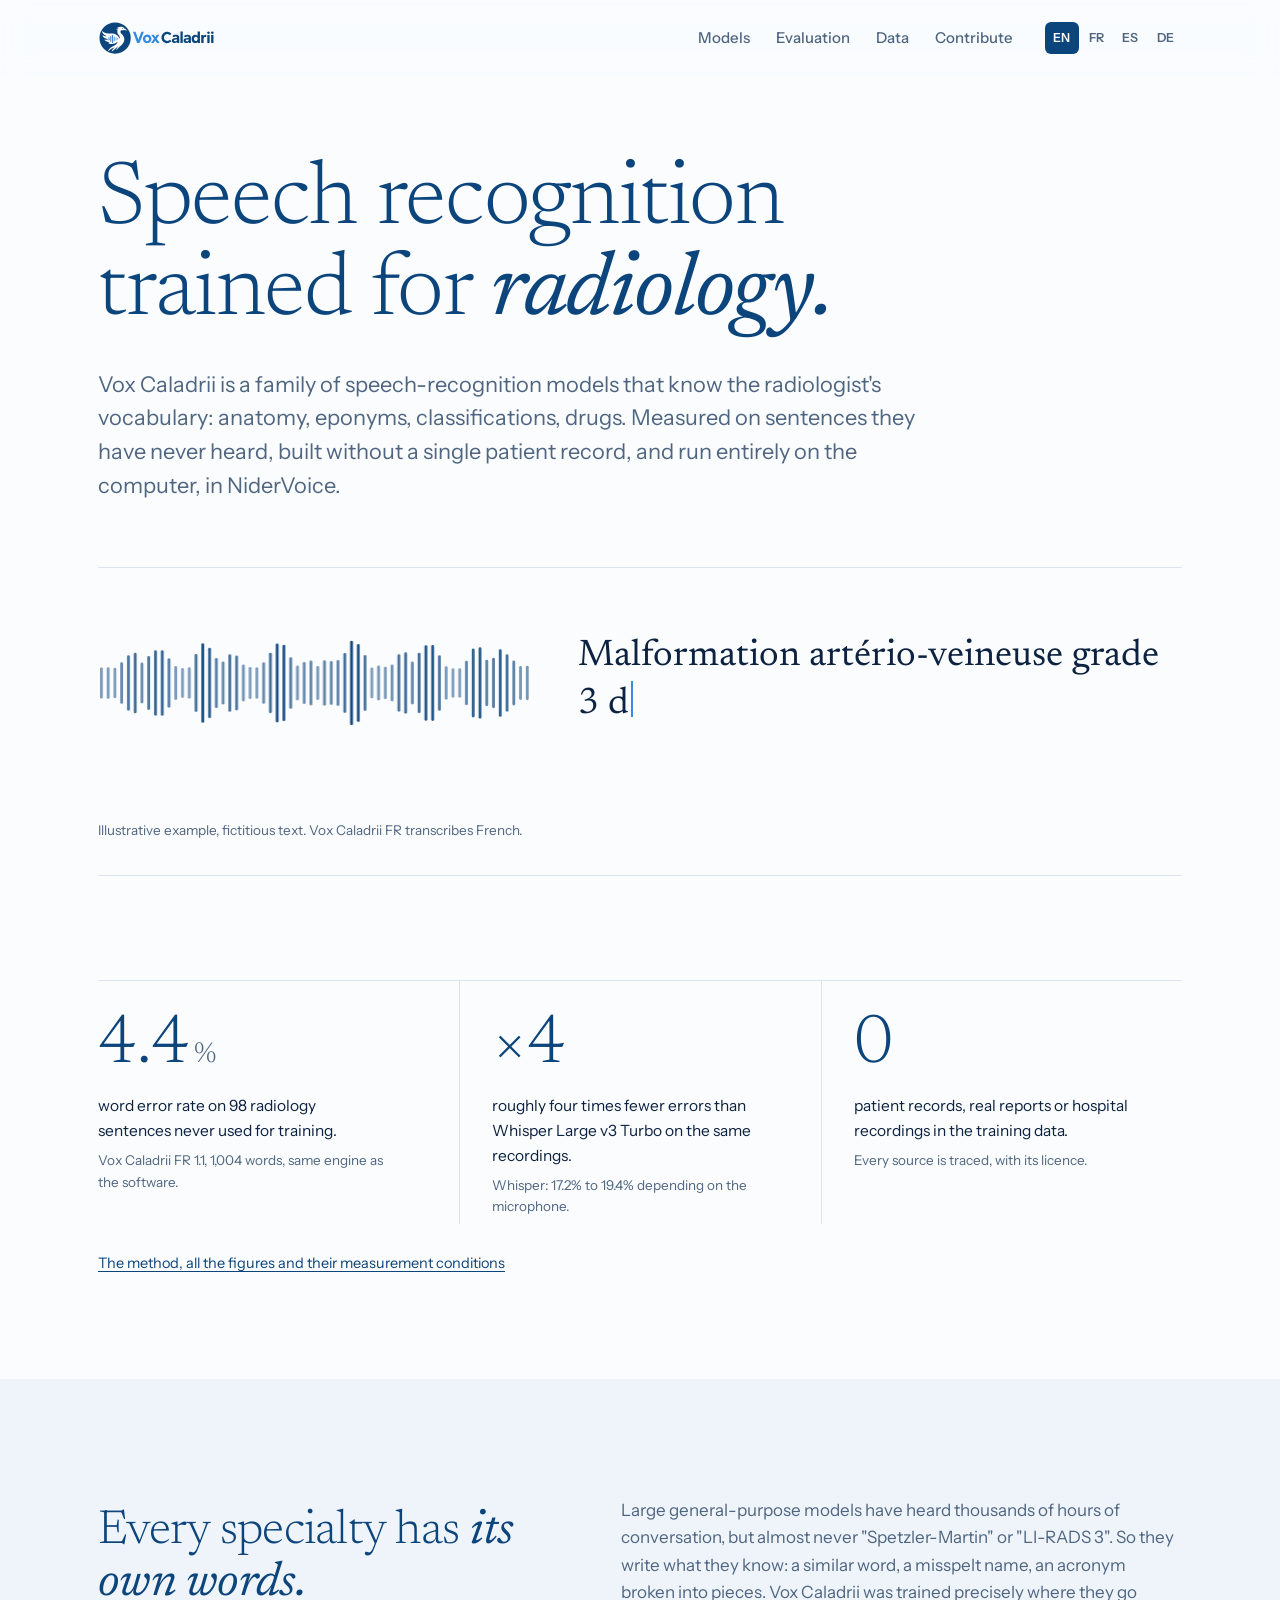
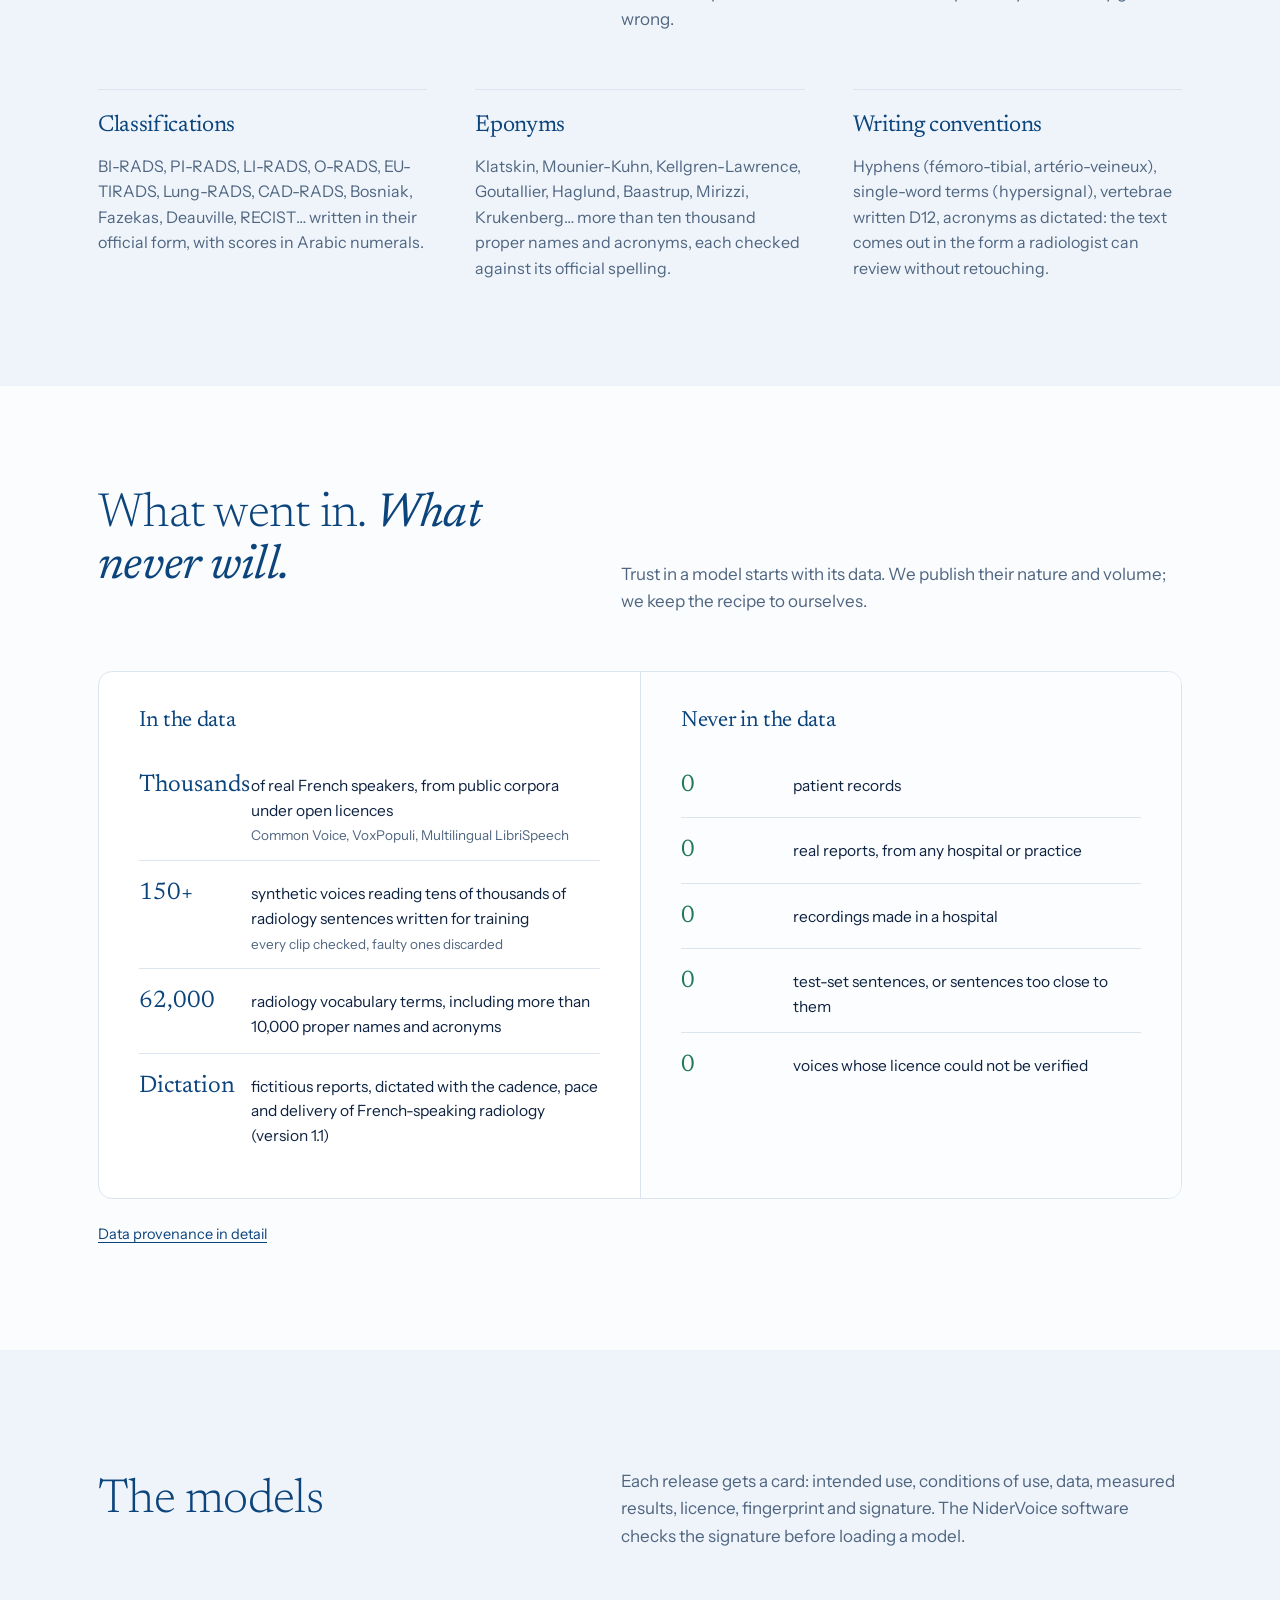
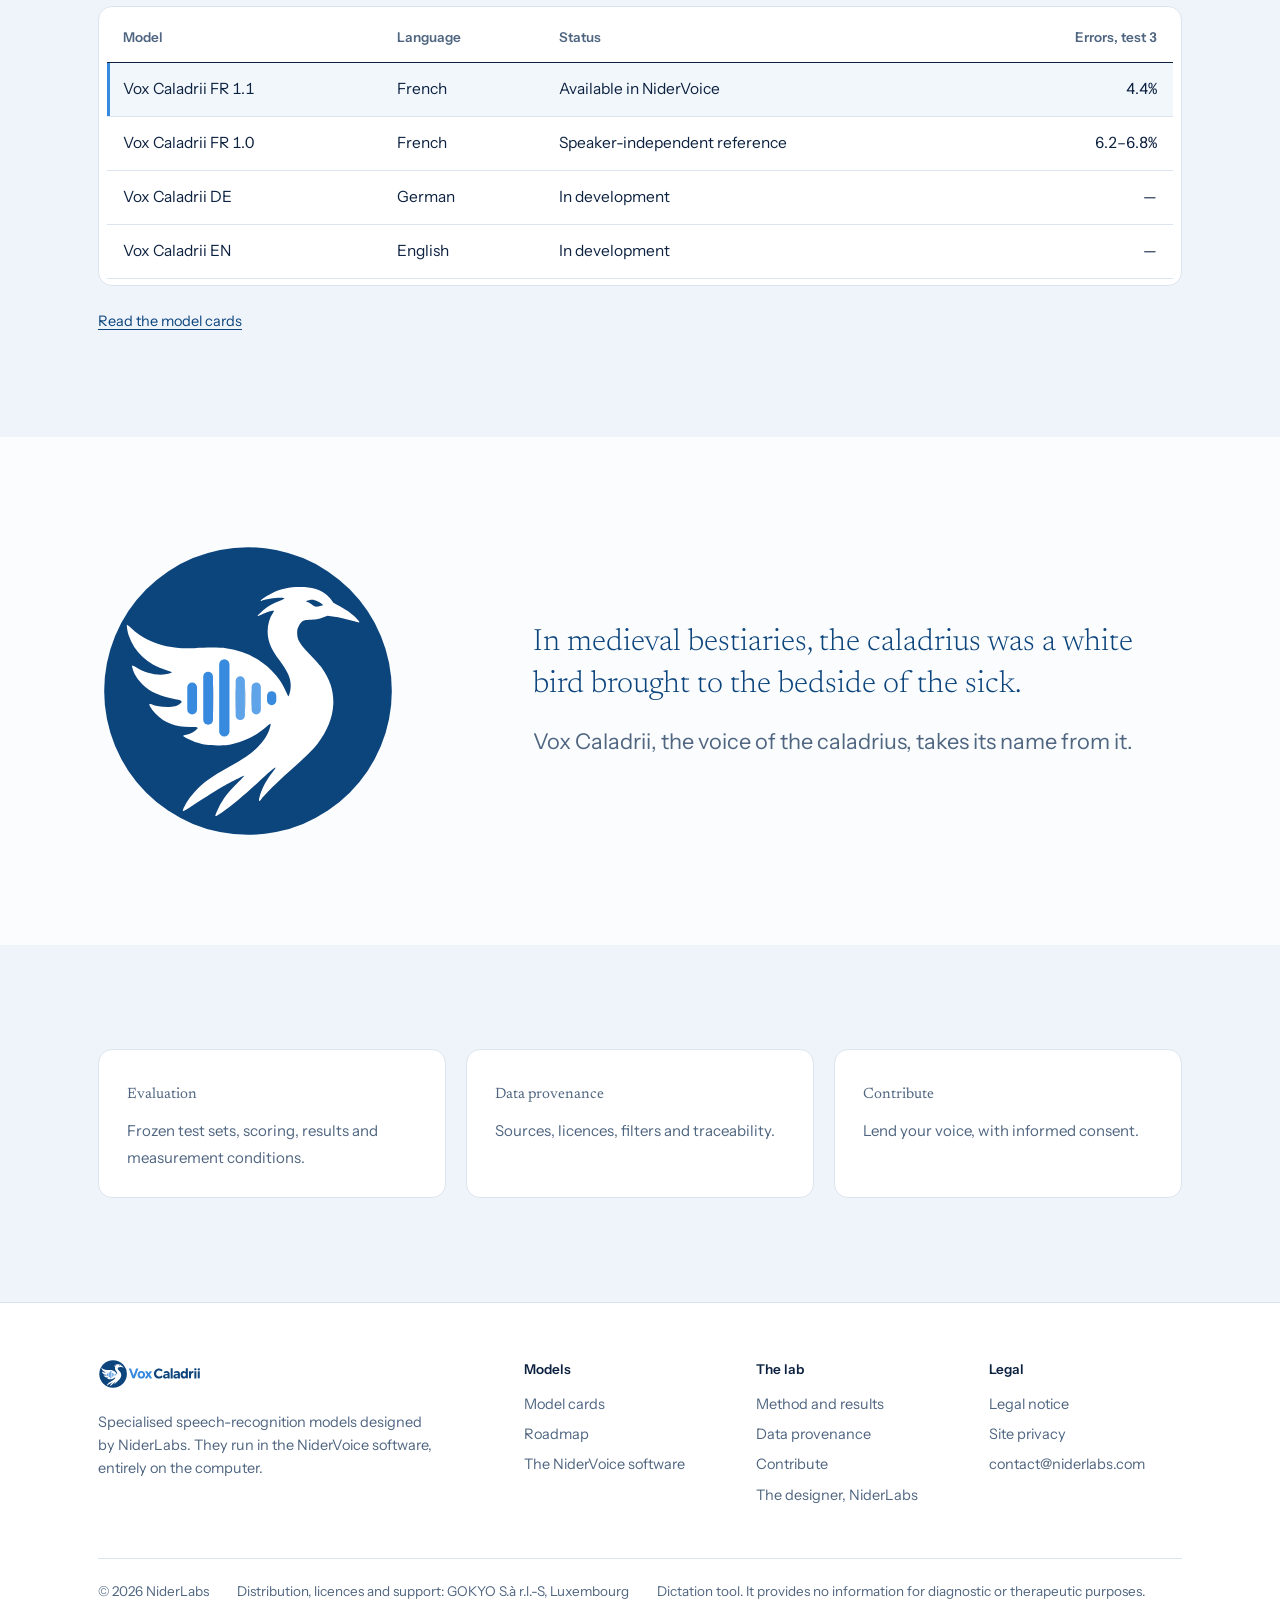
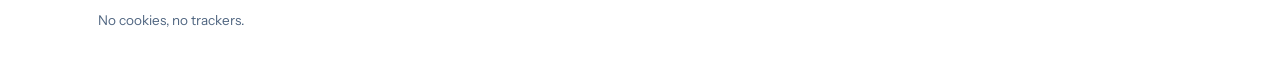
==== commit 6d32807d: "fix(site): données décrites sans volumes horaires ni recette, correctif d'affichage ES/DE Co-Authore" ====
--- a/index.html
+++ b/index.html
@@ -15,7 +15,7 @@
 <link rel="icon" href="/favicon.ico" sizes="any">
 <link rel="icon" type="image/svg+xml" href="/assets/vox-caladrii-icon.svg">
 <link rel="manifest" href="/site.webmanifest">
-<link rel="stylesheet" href="/assets/cl.css?v=20261116a">
+<link rel="stylesheet" href="/assets/cl.css?v=20261116b">
 </head>
 <body>
 <a class="skip" href="#main">Skip to content</a>
@@ -106,8 +106,8 @@
       <div>
         <h3><span data-fr>Dans les données</span><span data-en>In the data</span><span data-es>En los datos</span><span data-de>In den Daten</span></h3>
         <ul>
-          <li><span class="q num"><span data-fr>1 100 h</span><span data-en>1,100 h</span><span data-es>1100 h</span><span data-de>1.100 h</span></span><span><span data-fr>de français parlé réel, issu de corpus publics sous licence ouverte</span><span data-en>of real spoken French, from public corpora under open licences</span><span data-es>de francés hablado real, de corpora públicos bajo licencias abiertas</span><span data-de>von echtem gesprochenem Französisch, aus öffentlichen Korpora unter offenen Lizenzen</span><em><span data-fr>Common Voice, VoxPopuli, Multilingual LibriSpeech</span><span data-en>Common Voice, VoxPopuli, Multilingual LibriSpeech</span><span data-es>Common Voice, VoxPopuli, Multilingual LibriSpeech</span><span data-de>Common Voice, VoxPopuli, Multilingual LibriSpeech</span></em></span></li>
-          <li><span class="q num">500 h</span><span><span data-fr>de phrases radiologiques rédigées pour l'entraînement, lues par plus de 150 voix de synthèse</span><span data-en>of radiology sentences written for training, read by more than 150 synthetic voices</span><span data-es>de frases de radiología escritas para el entrenamiento, leídas por más de 150 voces sintéticas</span><span data-de>von Radiologiesätzen, die für das Training geschrieben und von mehr als 150 synthetischen Stimmen vorgelesen wurden</span><em><span data-fr>extraits contrôlés automatiquement, les fautifs écartés</span><span data-en>clips checked automatically, faulty ones discarded</span><span data-es>clips verificados automáticamente, los defectuosos descartados</span><span data-de>Clips automatisch überprüft, fehlerhafte verworfen</span></em></span></li>
+          <li><span class="q"><span data-fr>Milliers</span><span data-en>Thousands</span><span data-es>Miles</span><span data-de>Tausende</span></span><span><span data-fr>de locuteurs francophones réels, issus de corpus publics sous licence ouverte</span><span data-en>of real French speakers, from public corpora under open licences</span><span data-es>de hablantes francófonos reales, procedentes de corpus públicos con licencias abiertas</span><span data-de>echter französischsprachiger Sprecher, aus öffentlichen Korpora unter offenen Lizenzen</span><em><span data-fr>Common Voice, VoxPopuli, Multilingual LibriSpeech</span><span data-en>Common Voice, VoxPopuli, Multilingual LibriSpeech</span><span data-es>Common Voice, VoxPopuli, Multilingual LibriSpeech</span><span data-de>Common Voice, VoxPopuli, Multilingual LibriSpeech</span></em></span></li>
+          <li><span class="q num">150+</span><span><span data-fr>voix de synthèse lisant des dizaines de milliers de phrases radiologiques rédigées pour l'entraînement</span><span data-en>synthetic voices reading tens of thousands of radiology sentences written for training</span><span data-es>voces sintéticas que leen decenas de miles de frases radiológicas redactadas para el entrenamiento</span><span data-de>synthetische Stimmen, die Zehntausende eigens für das Training verfasste radiologische Sätze lesen</span><em><span data-fr>chaque extrait contrôlé, les fautifs écartés</span><span data-en>every clip checked, faulty ones discarded</span><span data-es>cada fragmento verificado, los defectuosos descartados</span><span data-de>jeder Ausschnitt geprüft, fehlerhafte verworfen</span></em></span></li>
           <li><span class="q num"><span data-fr>62 000</span><span data-en>62,000</span><span data-es>62 000</span><span data-de>62.000</span></span><span><span data-fr>termes de vocabulaire radiologique, dont plus de 10 000 noms propres et sigles</span><span data-en>radiology vocabulary terms, including more than 10,000 proper names and acronyms</span><span data-es>términos de vocabulario de radiología, incluidos más de 10.000 nombres y acrónimos propios</span><span data-de>radiologische Vokabularbegriffe, einschließlich mehr als 10.000 Eigennamen und Abkürzungen</span></span></li>
           <li><span class="q"><span data-fr>Dictée</span><span data-en>Dictation</span><span data-es>Dictado</span><span data-de>Diktat</span></span><span><span data-fr>comptes rendus fictifs, dictés avec la cadence, le débit et l'élocution propres à la radiologie francophone (version 1.1)</span><span data-en>fictitious reports, dictated with the cadence, pace and delivery of French-speaking radiology (version 1.1)</span><span data-es>informes ficticios, dictados con la cadencia, el ritmo y la elocución propios de la radiología francófona (versión 1.1)</span><span data-de>fiktive Befundberichte, diktiert mit der Kadenz, dem Tempo und der Sprechweise der französischsprachigen Radiologie (Version 1.1)</span></span></li>
         </ul>
@@ -182,6 +182,6 @@
     <div class="legal"><span>© 2026 NiderLabs</span><span><span data-fr>Distribution, licences et assistance : GOKYO S.à r.l.-S, Luxembourg</span><span data-en>Distribution, licences and support: GOKYO S.à r.l.-S, Luxembourg</span><span data-es>Distribución, licencias y asistencia: GOKYO S.à r.l.-S, Luxemburgo</span><span data-de>Vertrieb, Lizenzen und Support: GOKYO S.à r.l.-S, Luxemburg</span></span><span><span data-fr>Outil de dictée. Ne fournit aucune information à visée diagnostique ou thérapeutique.</span><span data-en>Dictation tool. It provides no information for diagnostic or therapeutic purposes.</span><span data-es>Herramienta de dictado. No proporciona información con fines diagnósticos o terapéuticos.</span><span data-de>Diktierwerkzeug. Es liefert keine Informationen zu diagnostischen oder therapeutischen Zwecken.</span></span><span><span data-fr>Aucun cookie, aucun traceur.</span><span data-en>No cookies, no trackers.</span><span data-es>Ningún cookie, ningún rastreador.</span><span data-de>Keine Cookies, keine Tracker.</span></span></div>
   </div>
 </footer>
-<script src="/assets/cl.js?v=20261116a"></script>
+<script src="/assets/cl.js?v=20261116b"></script>
 </body>
 </html>
--- a/assets/cl.css
+++ b/assets/cl.css
@@ -94,7 +94,7 @@
 .ledger li:first-child{border-top:0}
 .ledger .q{font-family:var(--serif);font-size:24px;color:var(--navy);font-variant-numeric:lining-nums;white-space:nowrap}
 .ledger .zero .q{color:var(--ok)}
-.ledger li span:last-child{font-size:15.5px}
+.ledger li>span:last-child{font-size:15.5px}
 .ledger li em{display:block;font-style:normal;color:var(--muted);font-size:13.5px;margin-top:2px}
 
 /* Tableaux */
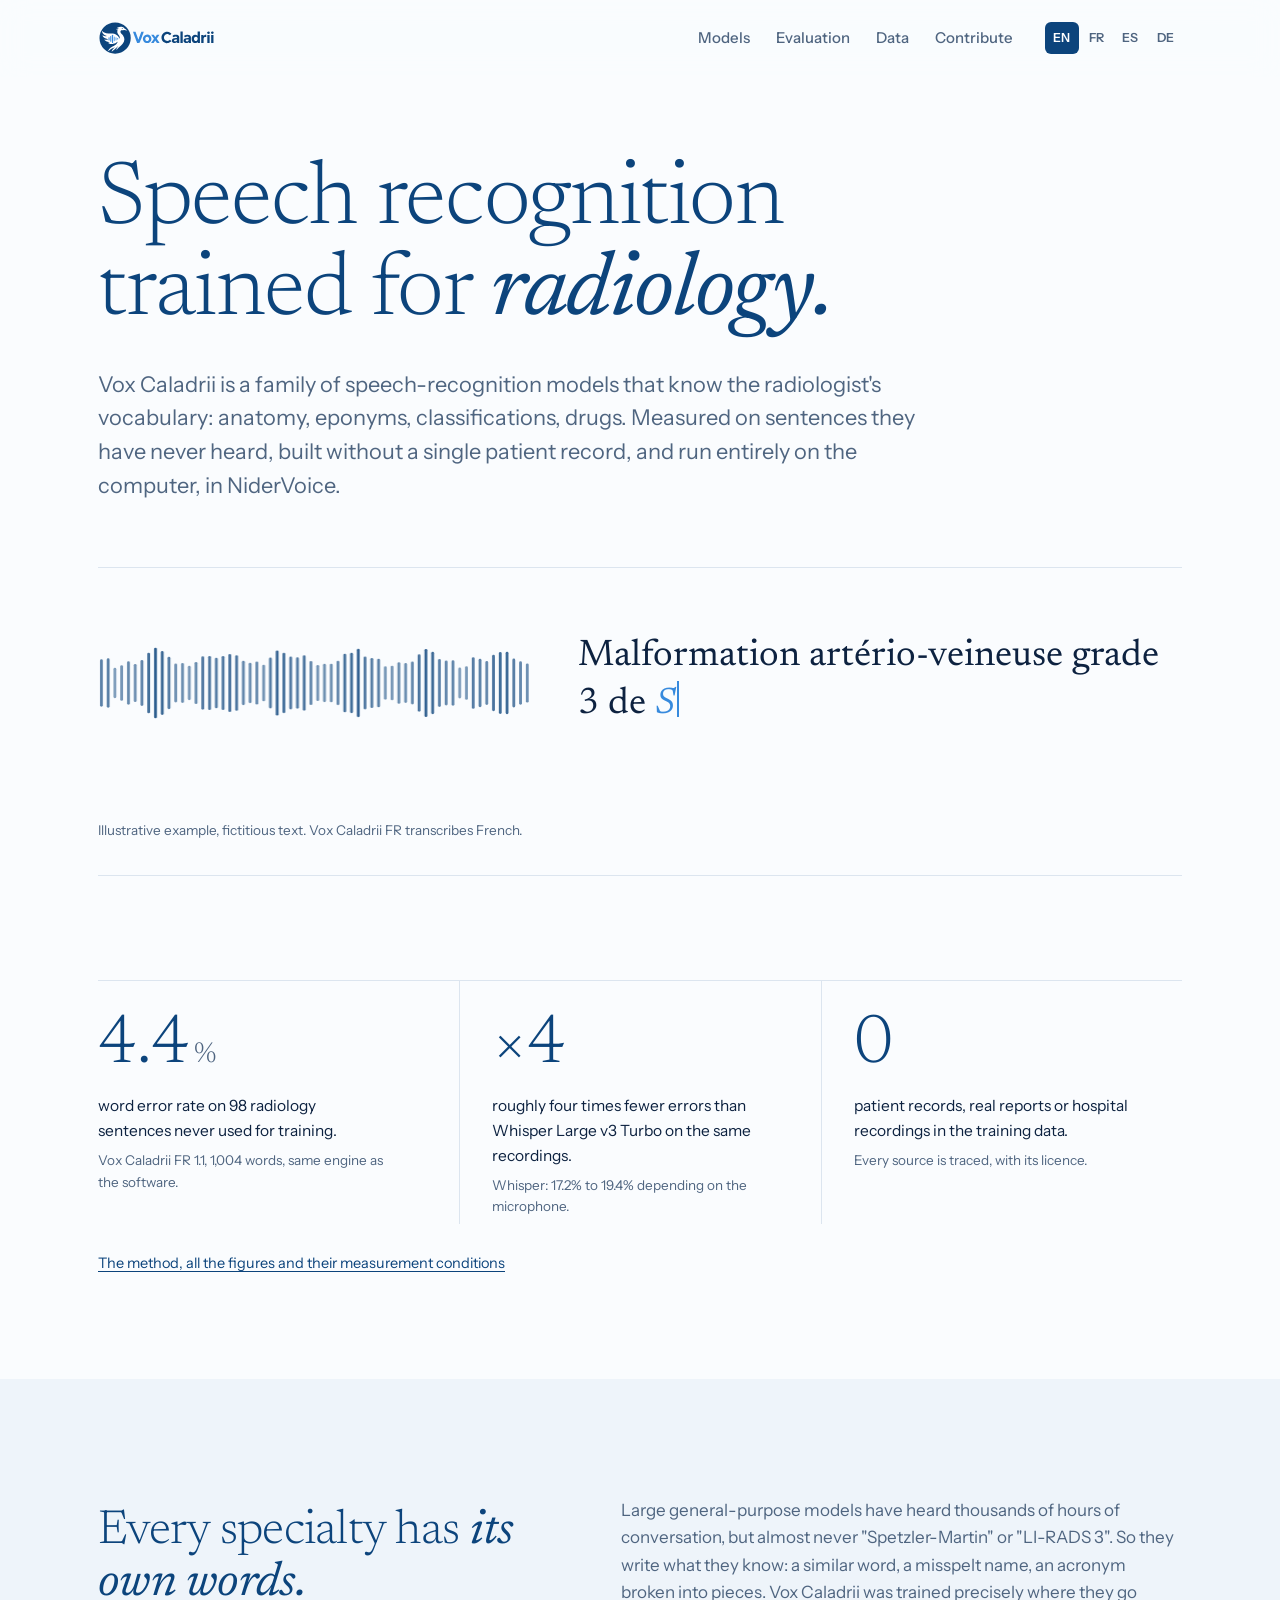
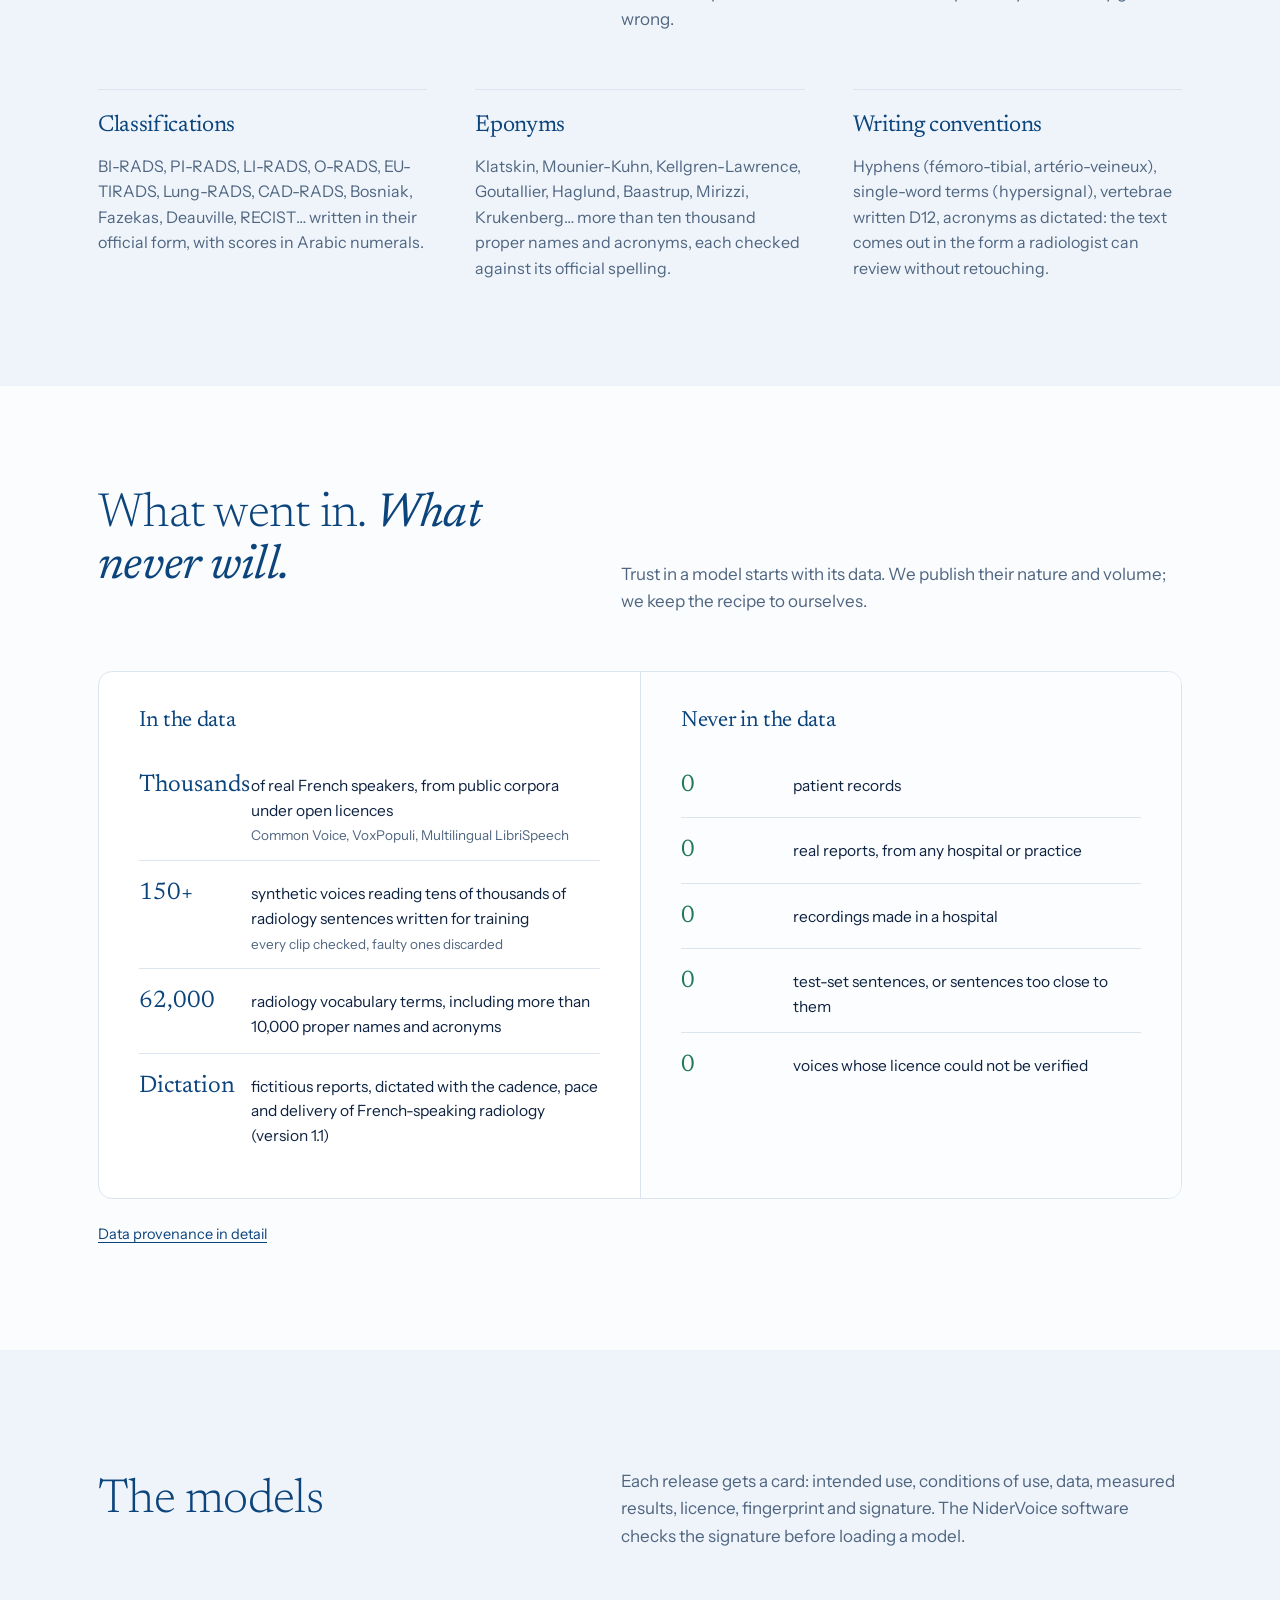
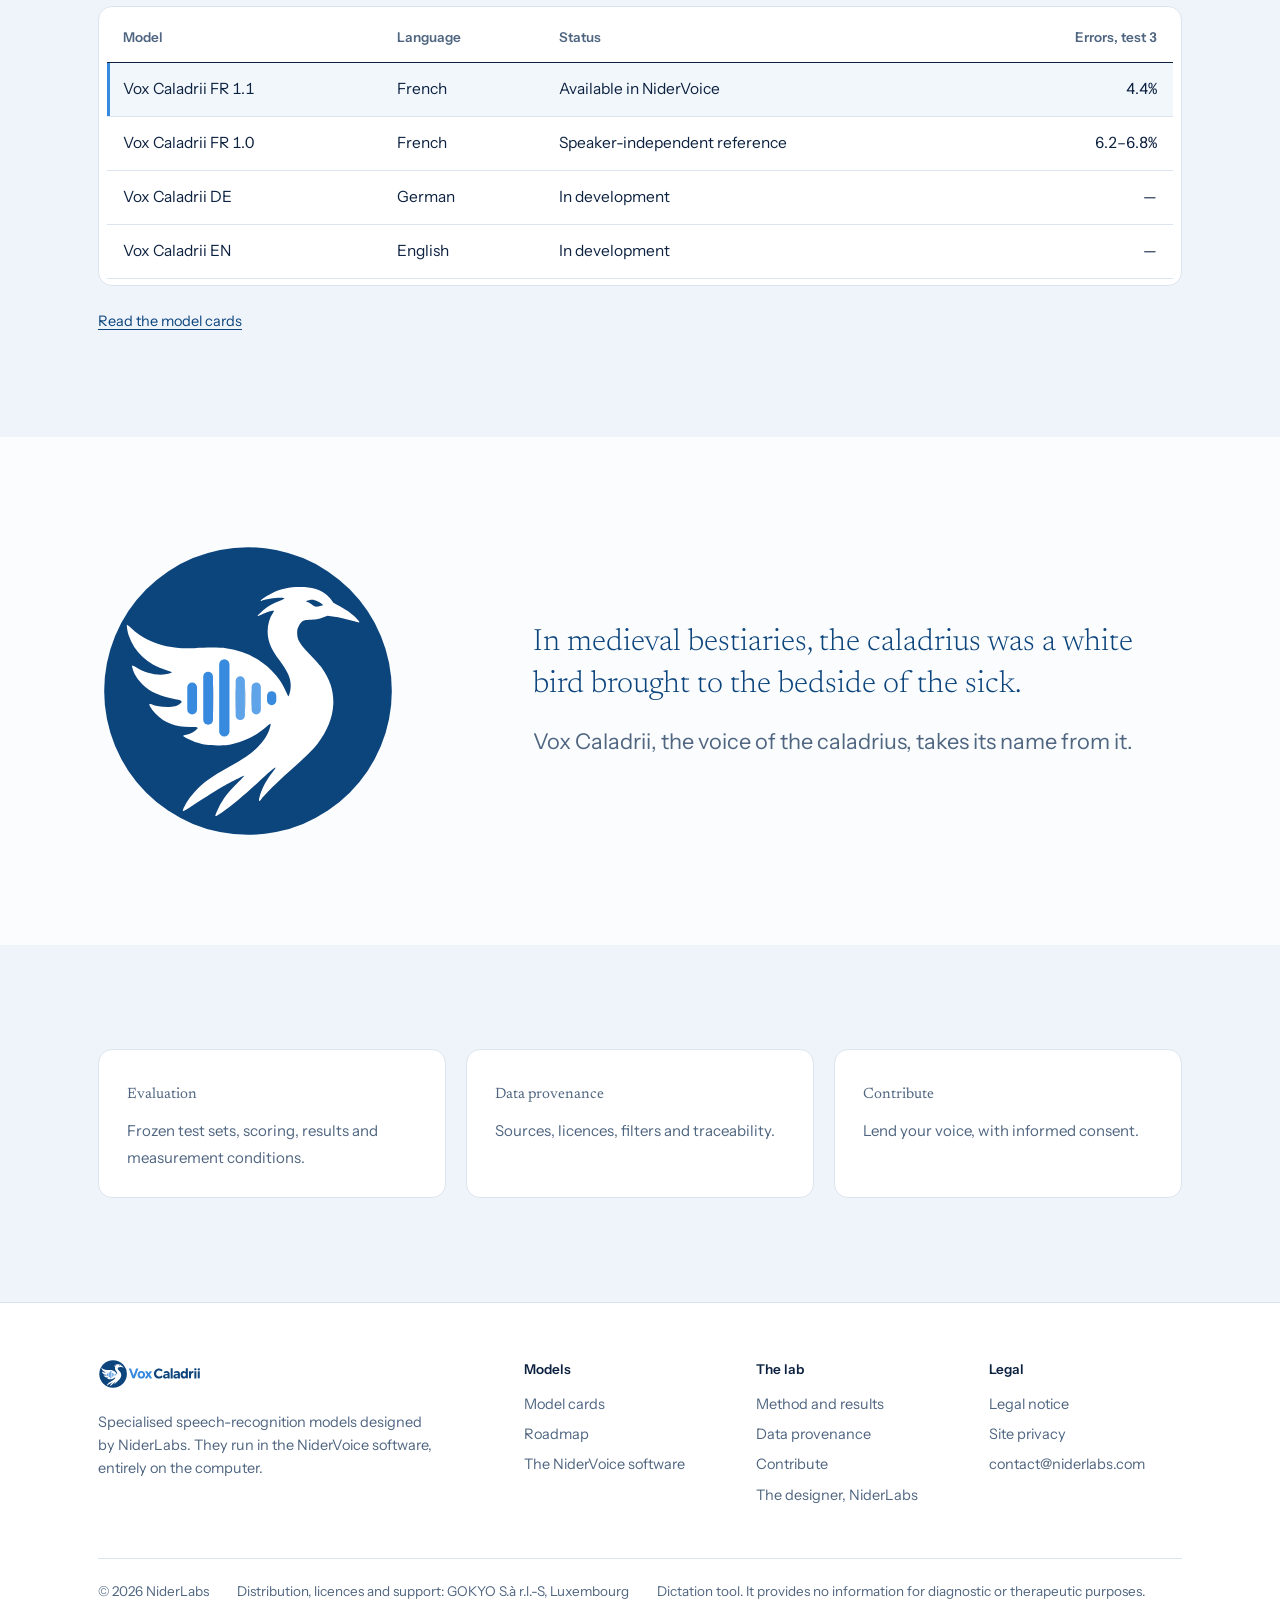
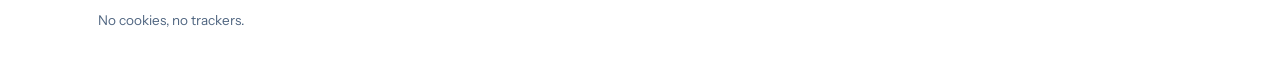
==== commit 0506ef16: "feat(site): NiderLabs redessiné (logo NN, ouverture avec démonstration), adresse unique sans www, pl" ====
--- a/index.html
+++ b/index.html
@@ -10,12 +10,13 @@
 <meta property="og:type" content="website">
 <meta property="og:title" content="Vox Caladrii — speech recognition trained for radiology">
 <meta property="og:description" content="Vox Caladrii is a speech-recognition model trained for French radiology terminology. Measured, documented, built without patient data, and run entirely on the computer.">
+<link rel="canonical" href="https://caladrii.com/">
 <meta property="og:url" content="https://caladrii.com/">
 <meta property="og:image" content="https://caladrii.com/assets/og-image.png">
 <link rel="icon" href="/favicon.ico" sizes="any">
 <link rel="icon" type="image/svg+xml" href="/assets/vox-caladrii-icon.svg">
 <link rel="manifest" href="/site.webmanifest">
-<link rel="stylesheet" href="/assets/cl.css?v=20261116b">
+<link rel="stylesheet" href="/assets/cl.css?v=20261116a">
 </head>
 <body>
 <a class="skip" href="#main">Skip to content</a>
@@ -182,6 +183,6 @@
     <div class="legal"><span>© 2026 NiderLabs</span><span><span data-fr>Distribution, licences et assistance : GOKYO S.à r.l.-S, Luxembourg</span><span data-en>Distribution, licences and support: GOKYO S.à r.l.-S, Luxembourg</span><span data-es>Distribución, licencias y asistencia: GOKYO S.à r.l.-S, Luxemburgo</span><span data-de>Vertrieb, Lizenzen und Support: GOKYO S.à r.l.-S, Luxemburg</span></span><span><span data-fr>Outil de dictée. Ne fournit aucune information à visée diagnostique ou thérapeutique.</span><span data-en>Dictation tool. It provides no information for diagnostic or therapeutic purposes.</span><span data-es>Herramienta de dictado. No proporciona información con fines diagnósticos o terapéuticos.</span><span data-de>Diktierwerkzeug. Es liefert keine Informationen zu diagnostischen oder therapeutischen Zwecken.</span></span><span><span data-fr>Aucun cookie, aucun traceur.</span><span data-en>No cookies, no trackers.</span><span data-es>Ningún cookie, ningún rastreador.</span><span data-de>Keine Cookies, keine Tracker.</span></span></div>
   </div>
 </footer>
-<script src="/assets/cl.js?v=20261116b"></script>
+<script src="/assets/cl.js?v=20261116a"></script>
 </body>
 </html>
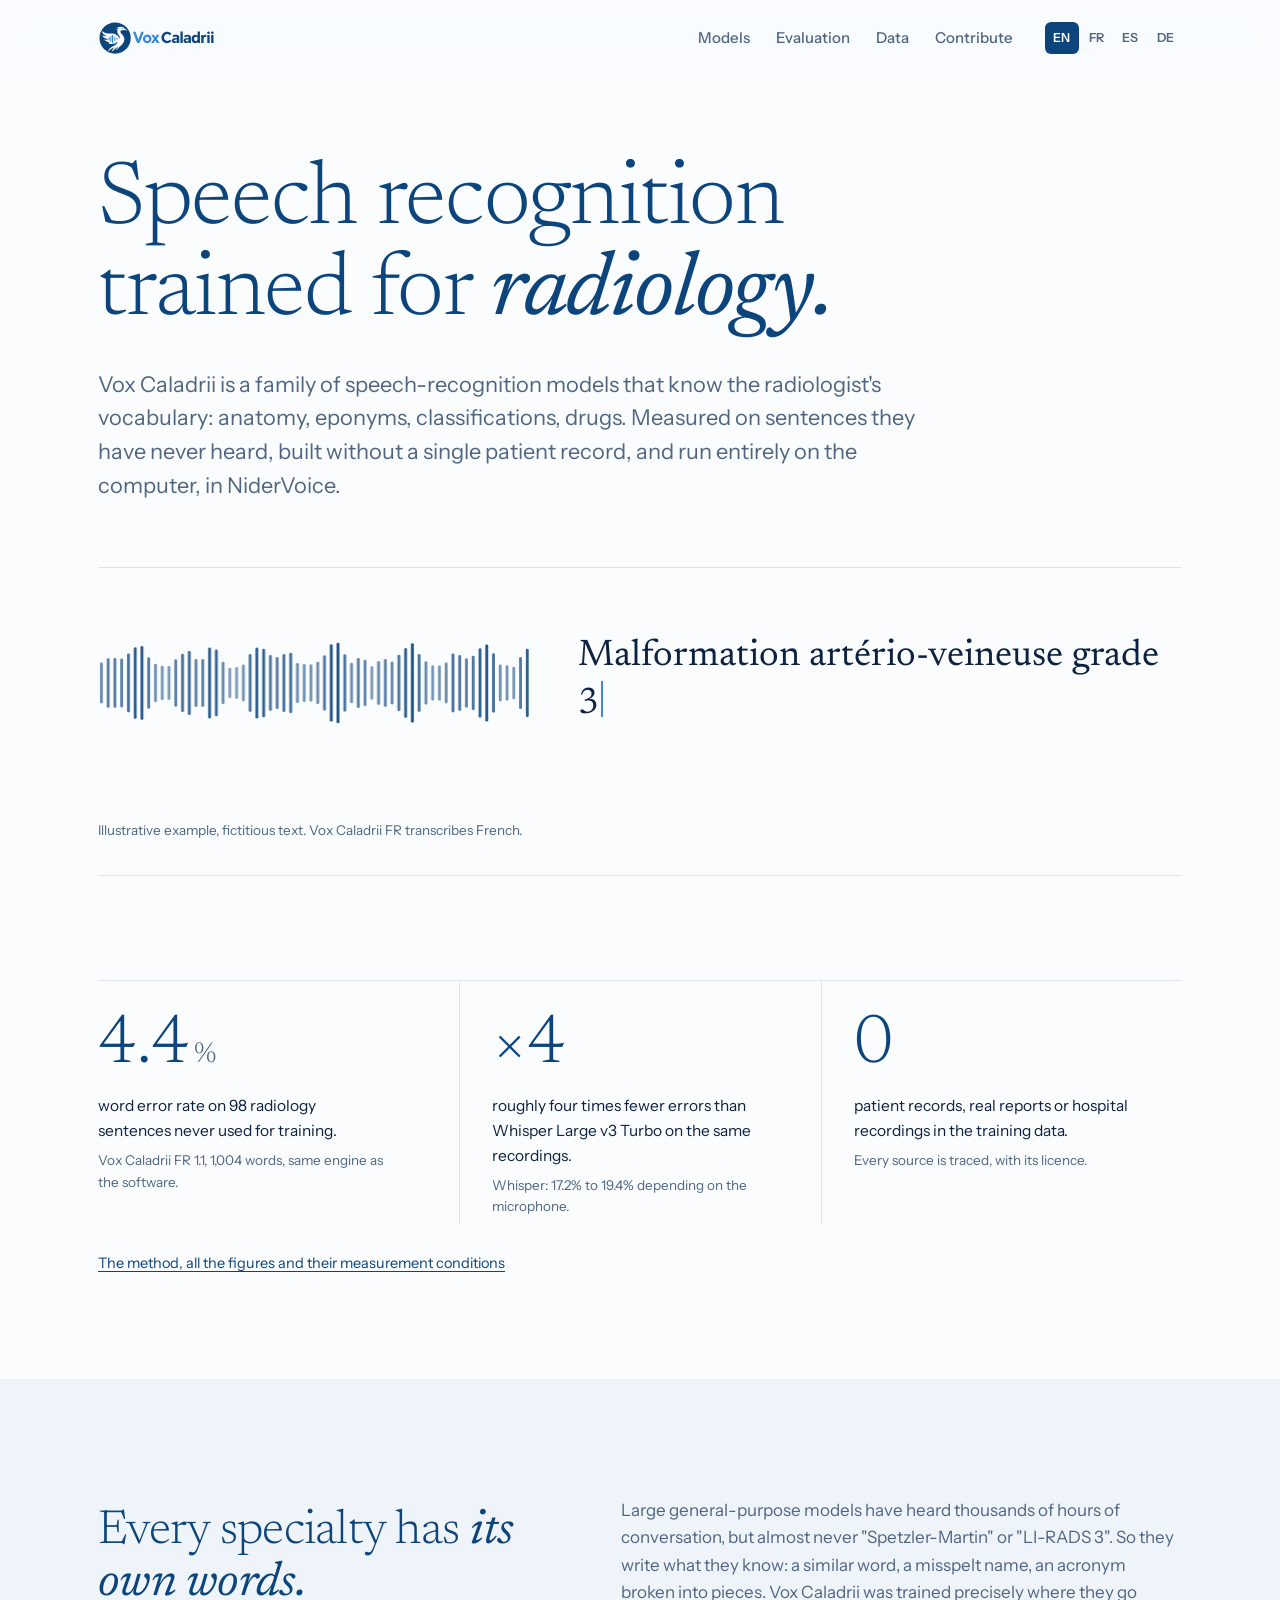
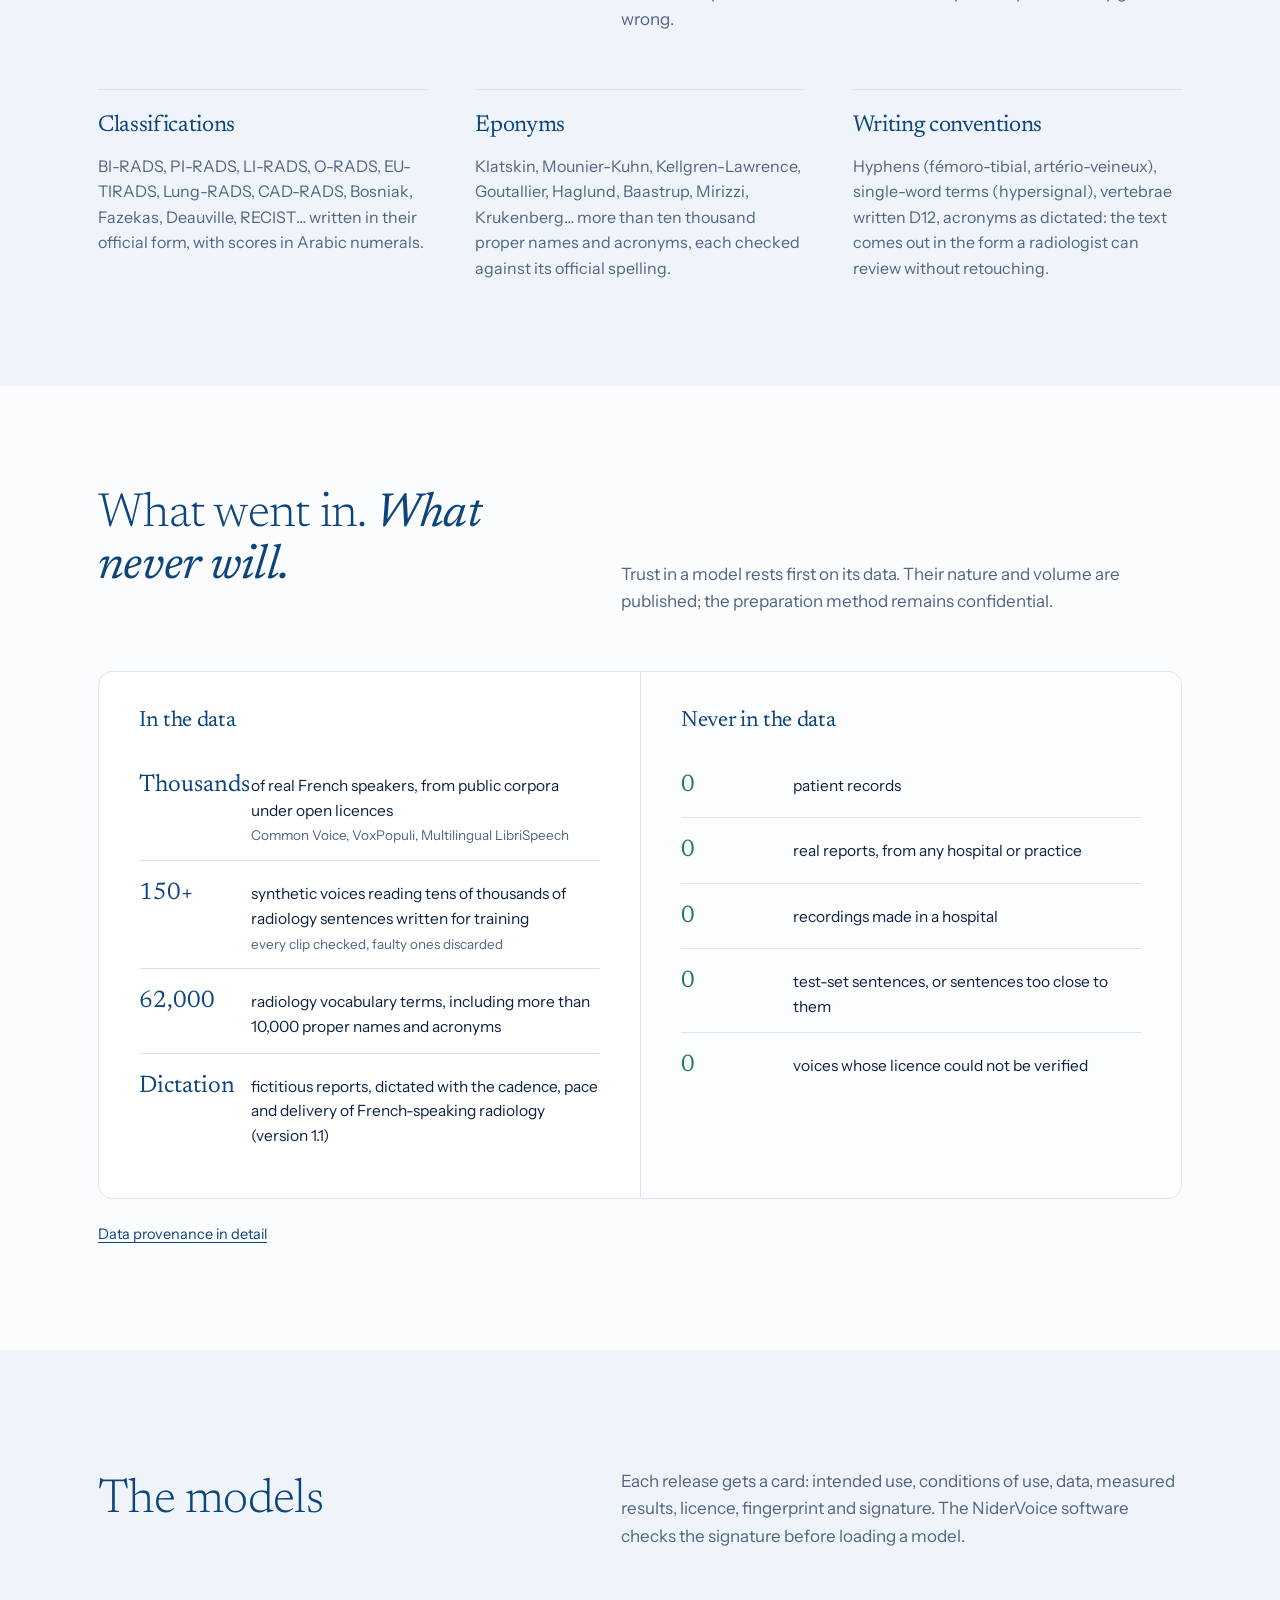
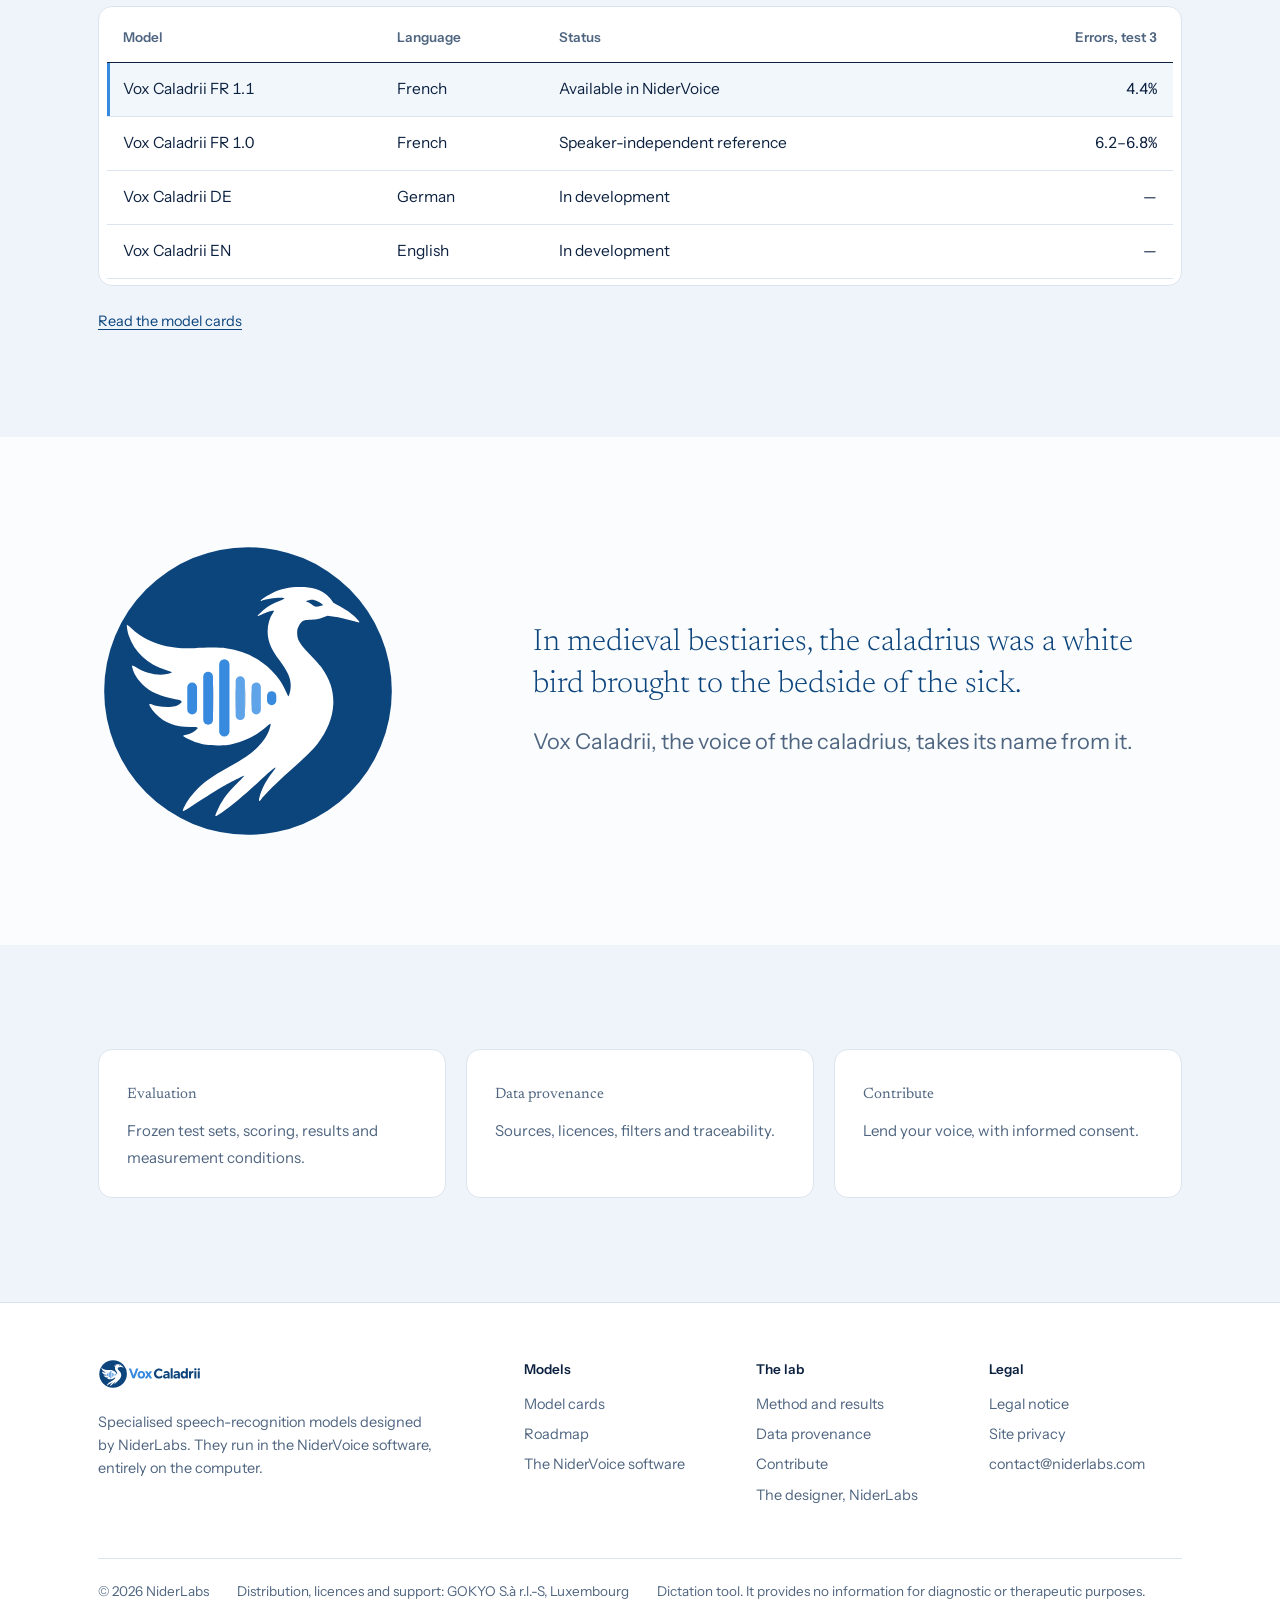
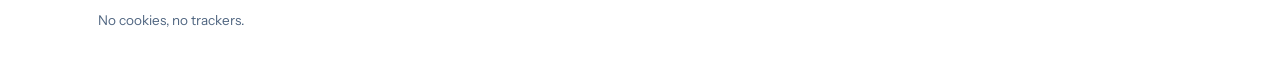
==== commit 0231d8d3: "Site : registre institutionnel (troisième personne) sur l'accueil, les données, l'évaluation, la con" ====
--- a/index.html
+++ b/index.html
@@ -100,8 +100,8 @@
   <div class="w">
     <div class="sec-head">
       <h2><span data-fr>Ce qui est entré. <em>Ce qui n'entrera jamais.</em></span><span data-en>What went in. <em>What never will.</em></span><span data-es>Lo que entró. <em>Lo que nunca entrará.</em></span><span data-de>Was hineingeflossen ist. <em>Was nie hineinkommt.</em></span></h2>
-      <p data-fr>La confiance dans un modèle commence par ses données. Nous publions leur nature et leur volume ; nous gardons pour nous la recette.</p>
-      <p data-en>Trust in a model starts with its data. We publish their nature and volume; we keep the recipe to ourselves.</p><p data-es>La confianza en un modelo comienza con sus datos. Publicamos su naturaleza y volumen; guardamos la receta para nosotros.</p><p data-de>Vertrauen in ein Modell beginnt mit seinen Daten. Wir veröffentlichen ihre Art und ihr Volumen; wir behalten das Rezept für uns.</p>
+      <p data-fr>La confiance dans un modèle repose d'abord sur ses données. Leur nature et leur volume sont publiés ; la méthode de préparation demeure confidentielle.</p>
+      <p data-en>Trust in a model rests first on its data. Their nature and volume are published; the preparation method remains confidential.</p><p data-es>La confianza en un modelo se basa ante todo en sus datos. Su naturaleza y su volumen se publican; el método de preparación sigue siendo confidencial.</p><p data-de>Das Vertrauen in ein Modell beruht zuerst auf seinen Daten. Art und Umfang werden veröffentlicht; das Aufbereitungsverfahren bleibt vertraulich.</p>
     </div>
     <div class="ledger reveal">
       <div>
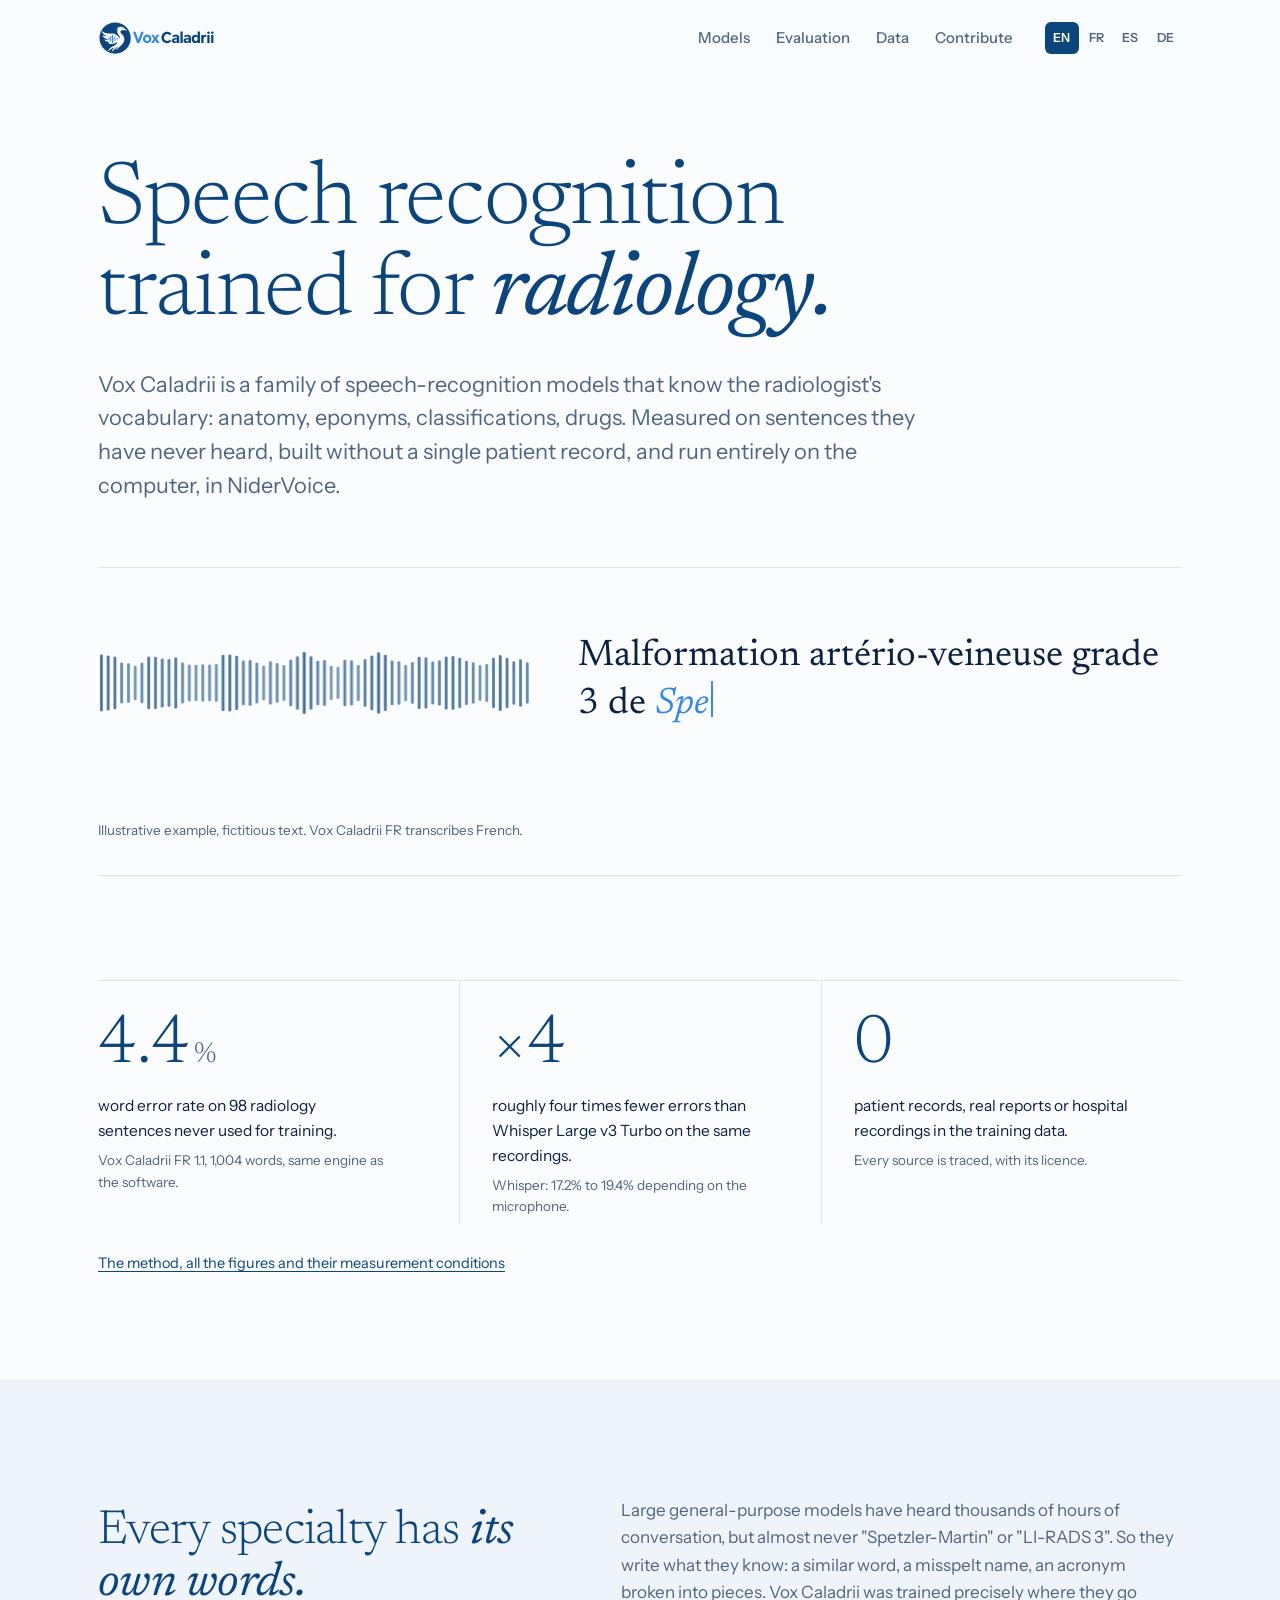
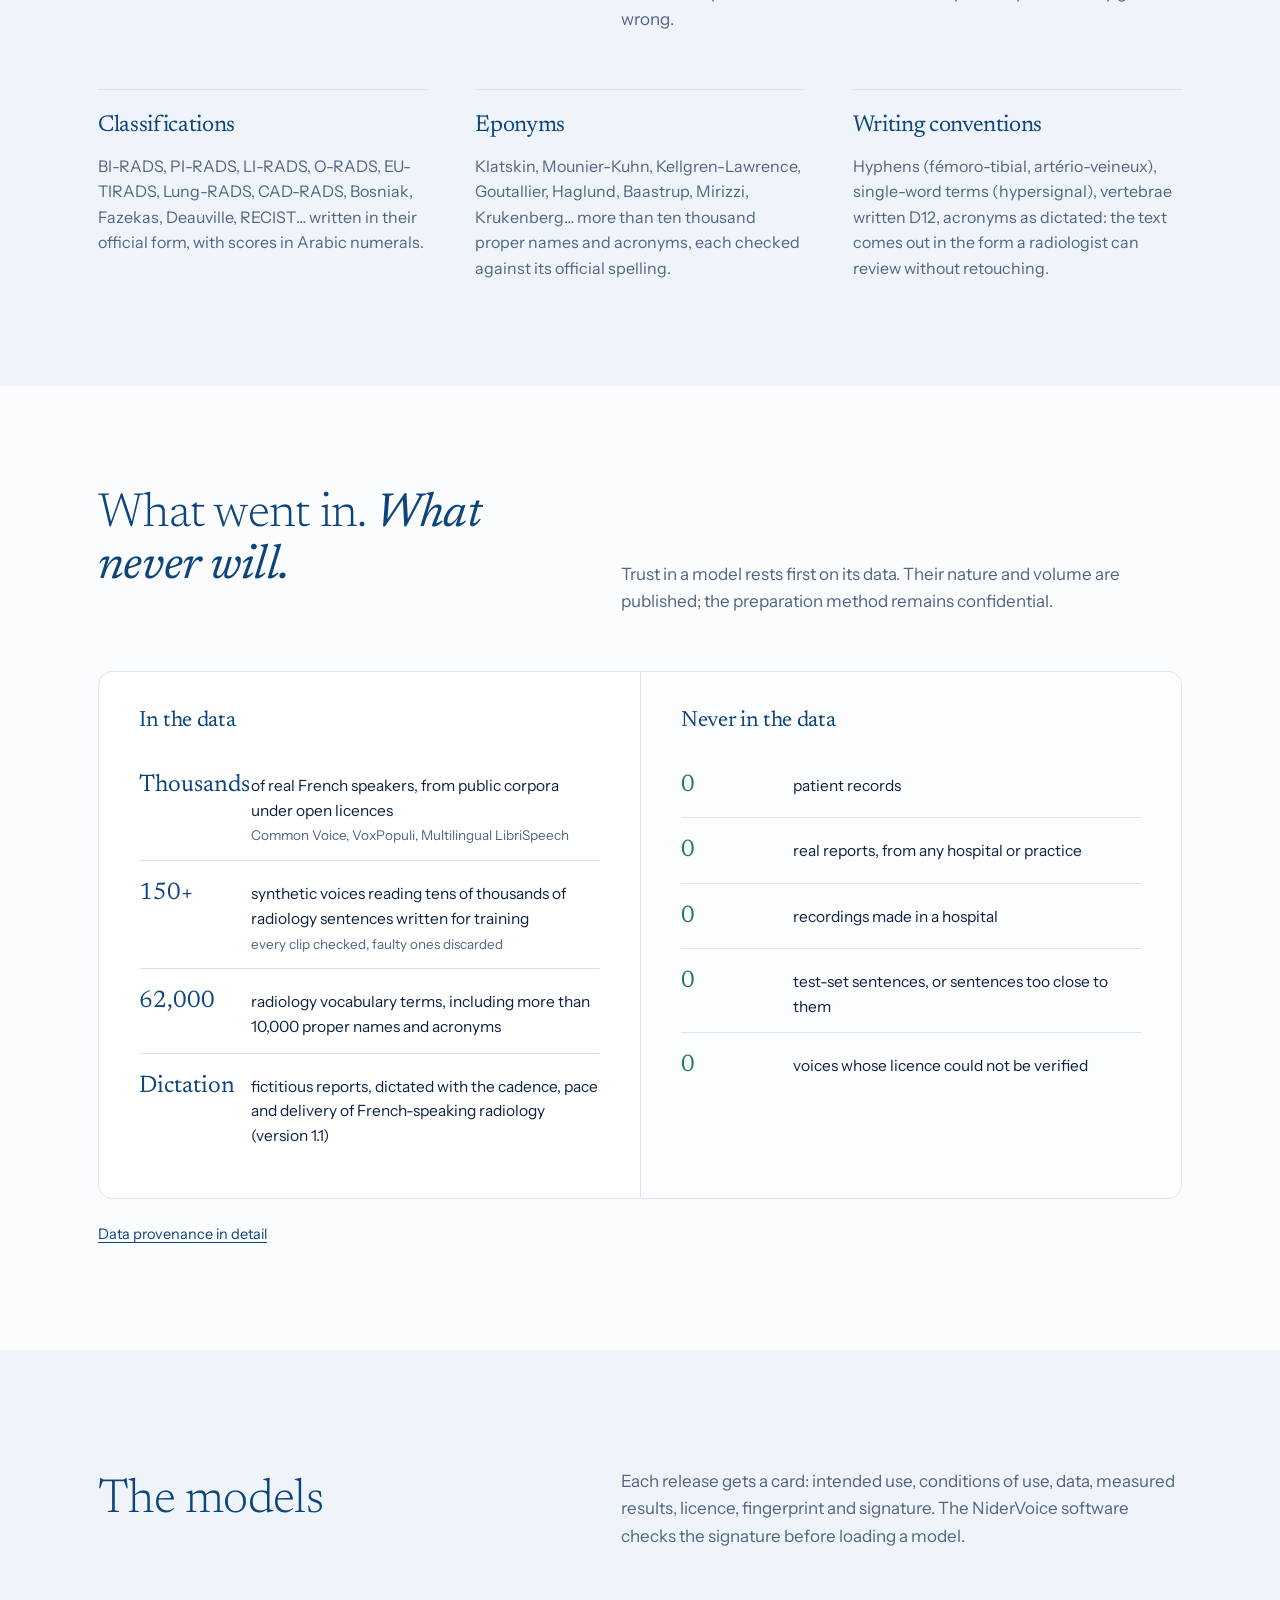
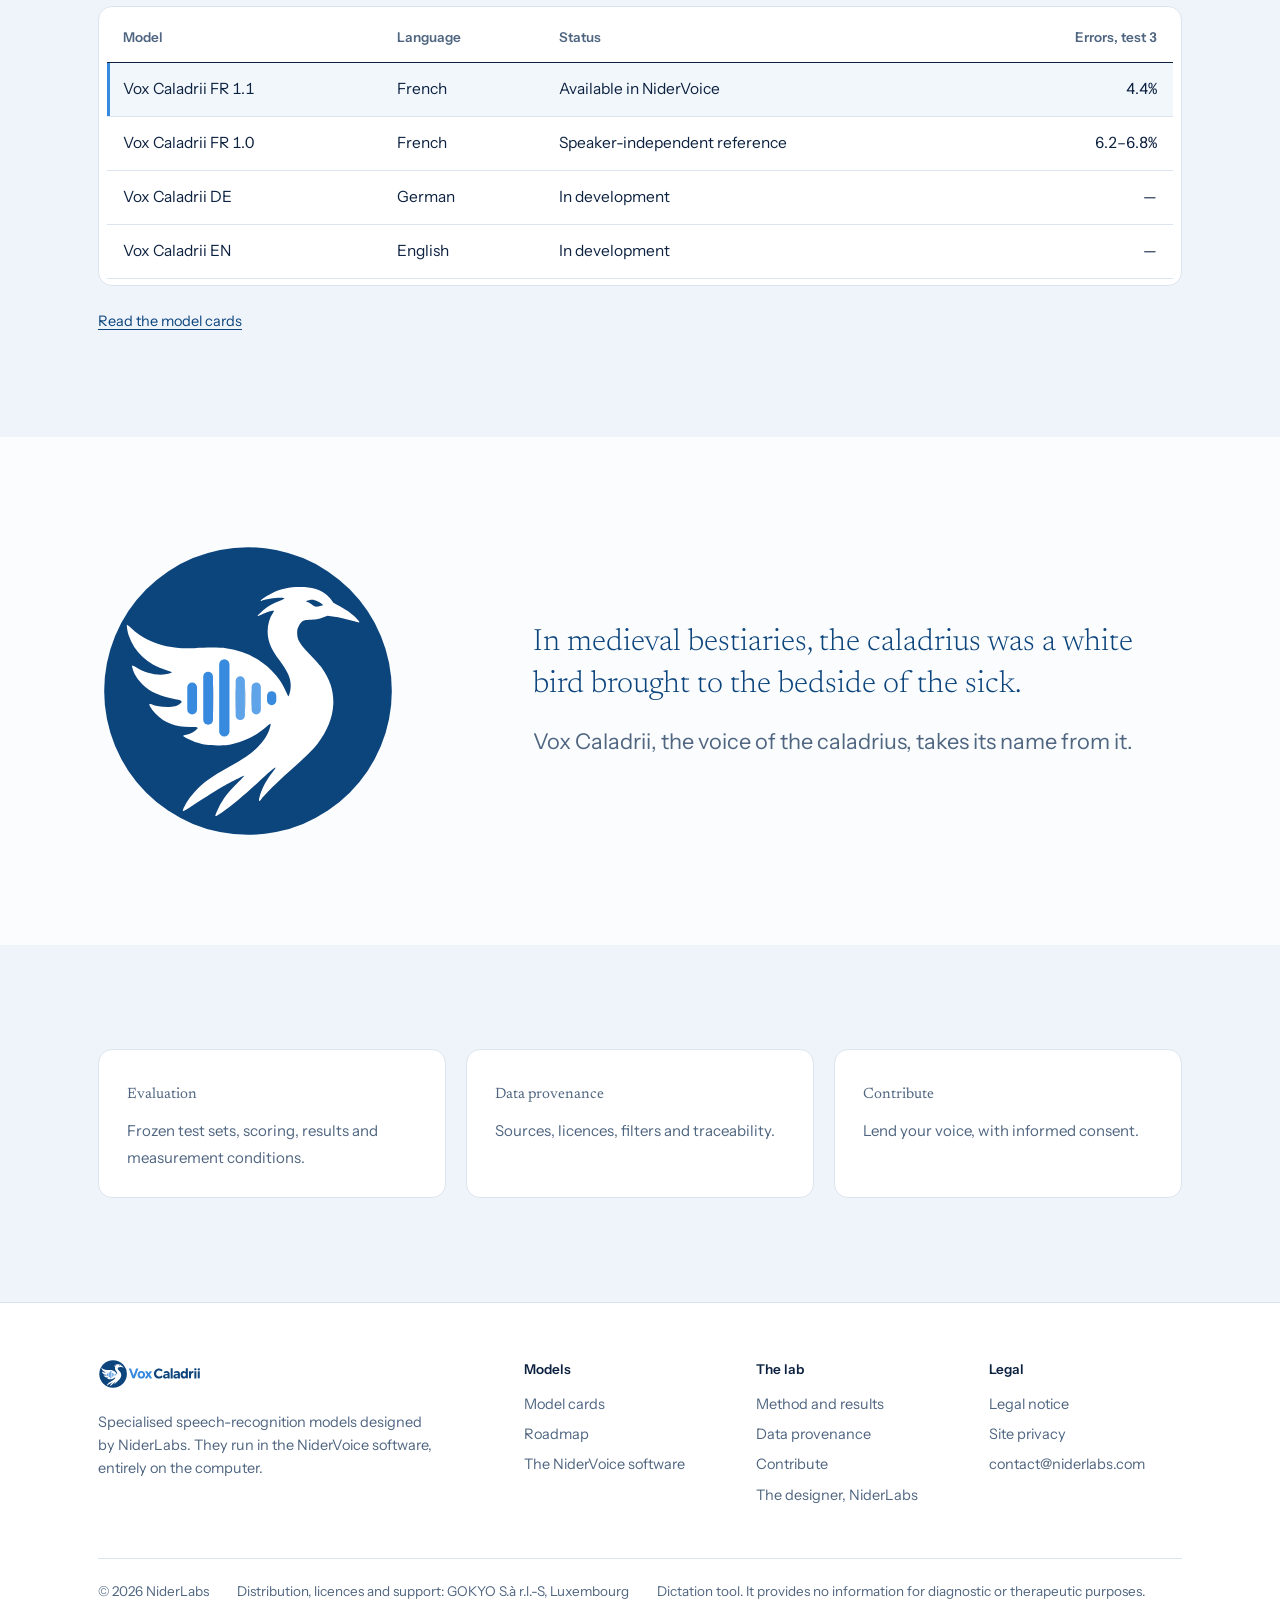
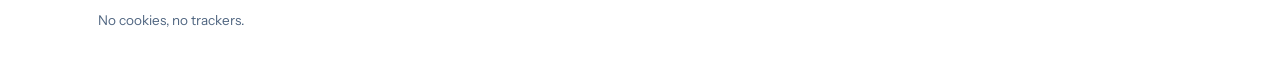
==== commit d97cf4f0: "Contribuer : formulaire de demande d'invitation (prépare un e-mail dans la messagerie du visiteur, a" ====
--- a/index.html
+++ b/index.html
@@ -16,7 +16,7 @@
 <link rel="icon" href="/favicon.ico" sizes="any">
 <link rel="icon" type="image/svg+xml" href="/assets/vox-caladrii-icon.svg">
 <link rel="manifest" href="/site.webmanifest">
-<link rel="stylesheet" href="/assets/cl.css?v=20261116a">
+<link rel="stylesheet" href="/assets/cl.css?v=20261125">
 </head>
 <body>
 <a class="skip" href="#main">Skip to content</a>
--- a/assets/cl.css
+++ b/assets/cl.css
@@ -197,3 +197,27 @@
 }
 @media (prefers-reduced-motion:reduce){.reveal{opacity:1;transform:none;transition:none}.dictee .caret{animation:none}html{scroll-behavior:auto}}
 @media print{header,footer,.stage canvas,.lang{display:none}body{background:#fff}}
+
+/* Formulaire de contact (prépare un e-mail, n'envoie rien) */
+.cf{display:grid;gap:14px;color:var(--cf-tx)}
+.cf-row{display:grid;grid-template-columns:minmax(0,1fr) minmax(0,1fr);gap:14px}
+.cf-row.cf-un{grid-template-columns:minmax(0,1fr)}
+.cf label{display:block;font-size:13.5px;margin-bottom:6px;color:var(--cf-lab)}
+.cf input,.cf select,.cf textarea{width:100%;box-sizing:border-box;font:inherit;font-size:15.5px;line-height:1.4;padding:12px 14px;border-radius:10px;border:1px solid var(--cf-bd);background:var(--cf-bg);color:var(--cf-tx)}
+.cf select option{color:#0B1F33;background:#fff}
+.cf textarea{min-height:128px;resize:vertical}
+.cf input:focus,.cf select:focus,.cf textarea:focus{outline:2px solid var(--cf-focus);outline-offset:1px}
+.cf [aria-invalid="true"]{border-color:var(--cf-err)}
+.cf-actions{display:flex;gap:12px;flex-wrap:wrap;align-items:center;margin-top:4px}
+.cf button{font:inherit;font-size:15px;font-weight:500;cursor:pointer;border-radius:999px;padding:13px 22px;border:1px solid var(--cf-btn-bg);background:var(--cf-btn-bg);color:var(--cf-btn-tx)}
+.cf button[type="button"]{background:transparent;color:var(--cf-tx);border-color:var(--cf-bd)}
+.cf button:focus-visible{outline:2px solid var(--cf-focus);outline-offset:2px}
+.cf-note{font-size:13px;line-height:1.5;color:var(--cf-note);margin:0}
+.cf-status{font-size:14px;line-height:1.5;min-height:1.5em;margin:0;color:var(--cf-tx)}
+.cf-status.cf-erreur{color:var(--cf-err)}
+@media(max-width:720px){.cf-row{grid-template-columns:minmax(0,1fr)}}
+@media print{.cf{display:none}}
+.cf-grille{display:grid;grid-template-columns:minmax(0,5fr) minmax(0,6fr);gap:56px;align-items:start}
+.cf-carte{border:1px solid #D6DEE8;border-radius:16px;background:#fff;padding:30px}
+.cf-carte .cf{--cf-tx:#10233A;--cf-lab:#4A5B6E;--cf-bd:#CBD5E1;--cf-bg:#fff;--cf-focus:#2F6FB5;--cf-err:#B3261E;--cf-btn-bg:#0C2D52;--cf-btn-tx:#fff;--cf-note:#6B7A8C}
+@media(max-width:900px){.cf-grille{grid-template-columns:minmax(0,1fr);gap:28px}.cf-carte{padding:22px}}
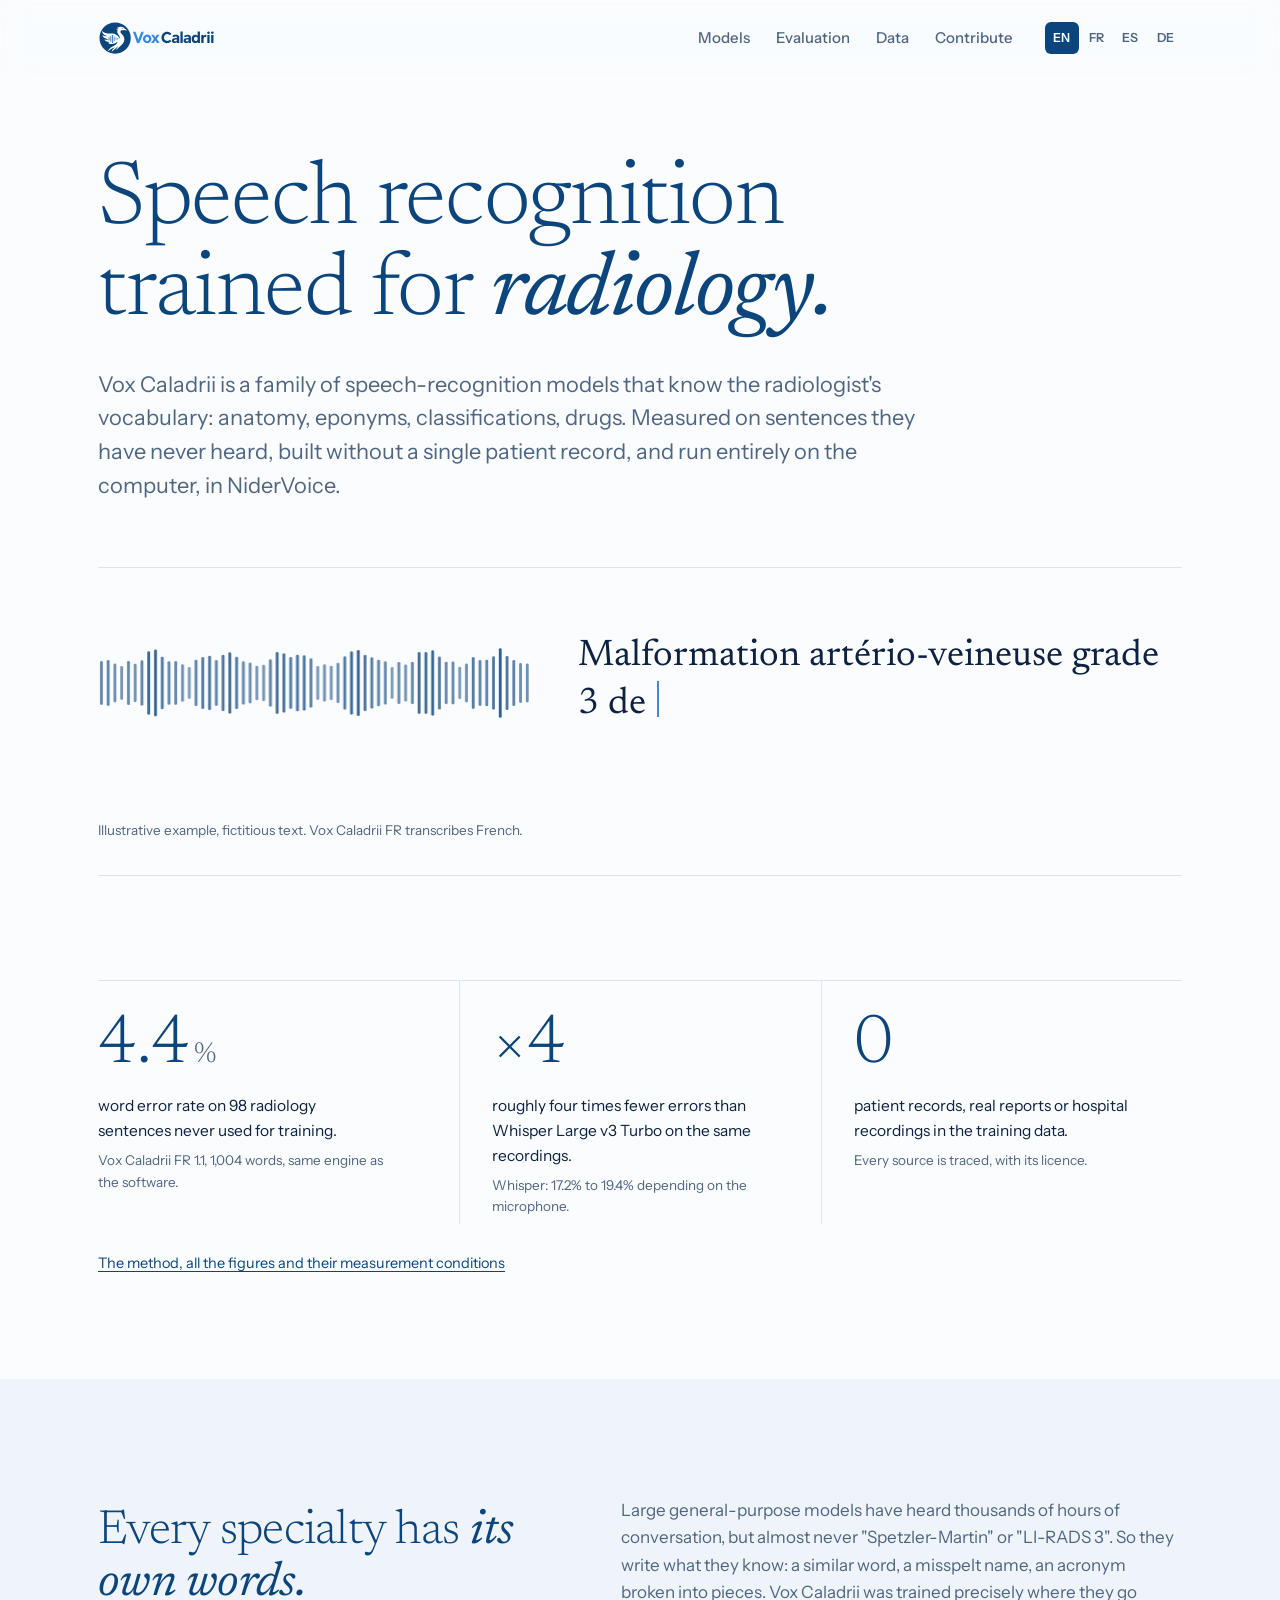
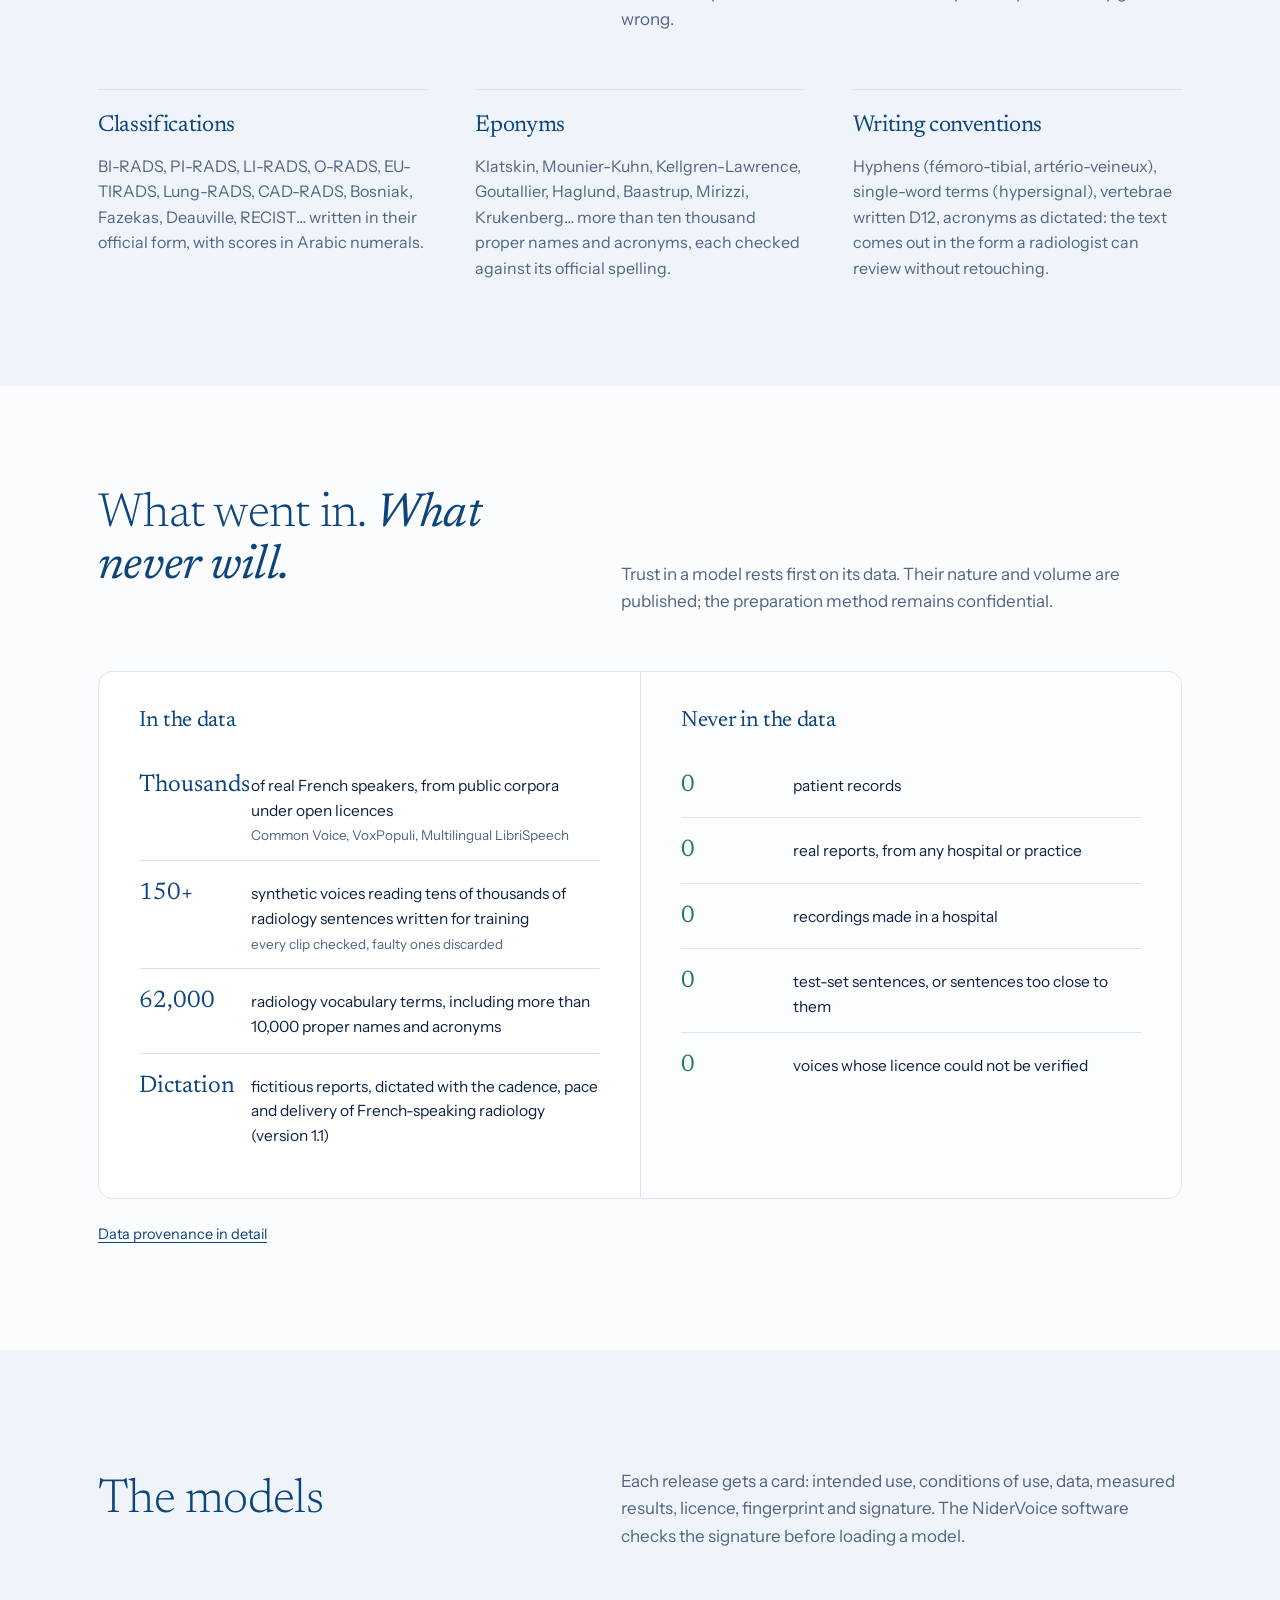
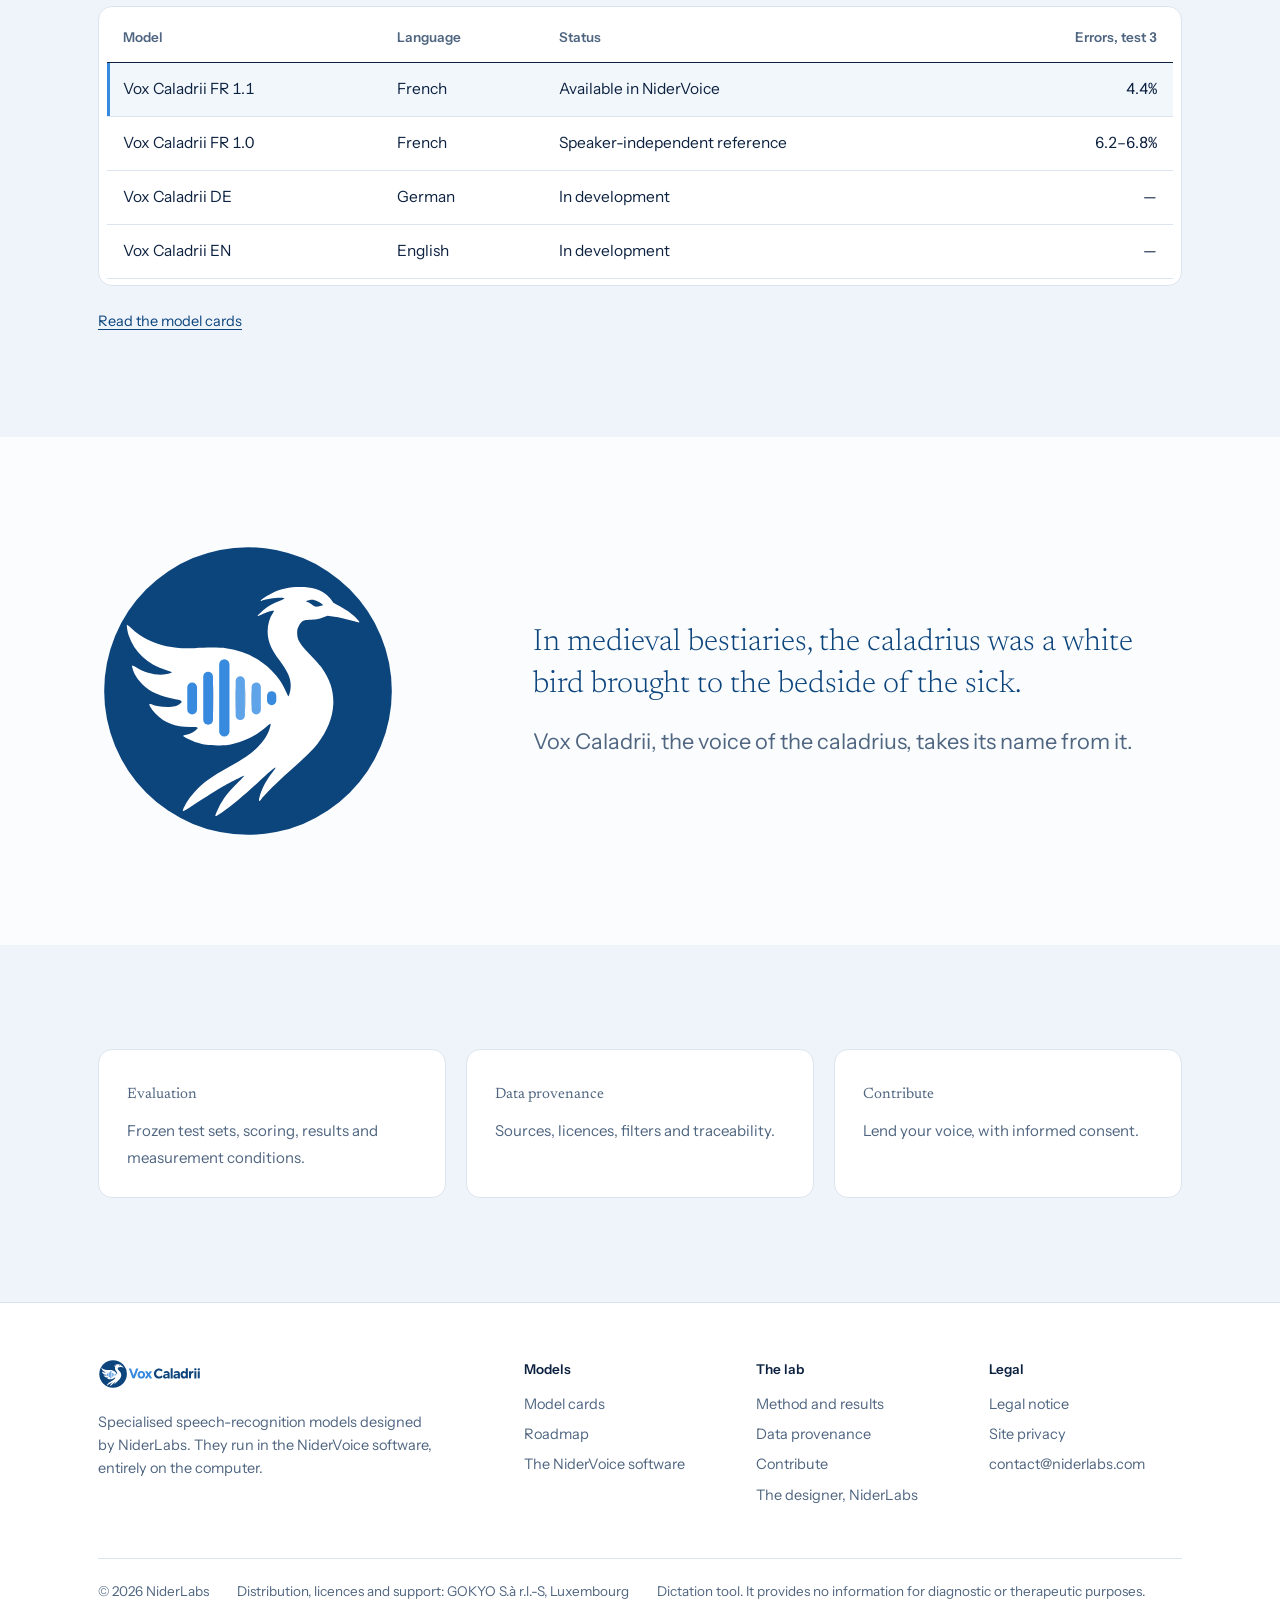
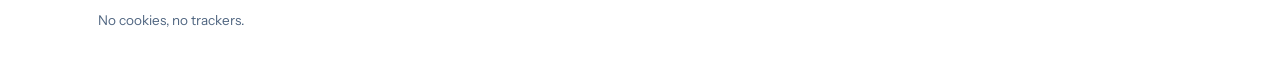
==== commit 05c78427: "Formulaire de contact : envoi réel par le serveur du site (onglet Messages + e-mail au destinataire)" ====
--- a/index.html
+++ b/index.html
@@ -16,7 +16,7 @@
 <link rel="icon" href="/favicon.ico" sizes="any">
 <link rel="icon" type="image/svg+xml" href="/assets/vox-caladrii-icon.svg">
 <link rel="manifest" href="/site.webmanifest">
-<link rel="stylesheet" href="/assets/cl.css?v=20261125">
+<link rel="stylesheet" href="/assets/cl.css?v=20261125b">
 </head>
 <body>
 <a class="skip" href="#main">Skip to content</a>
--- a/assets/cl.css
+++ b/assets/cl.css
@@ -198,7 +198,7 @@
 @media (prefers-reduced-motion:reduce){.reveal{opacity:1;transform:none;transition:none}.dictee .caret{animation:none}html{scroll-behavior:auto}}
 @media print{header,footer,.stage canvas,.lang{display:none}body{background:#fff}}
 
-/* Formulaire de contact (prépare un e-mail, n'envoie rien) */
+/* Formulaire de contact */
 .cf{display:grid;gap:14px;color:var(--cf-tx)}
 .cf-row{display:grid;grid-template-columns:minmax(0,1fr) minmax(0,1fr);gap:14px}
 .cf-row.cf-un{grid-template-columns:minmax(0,1fr)}
@@ -215,6 +215,10 @@
 .cf-note{font-size:13px;line-height:1.5;color:var(--cf-note);margin:0}
 .cf-status{font-size:14px;line-height:1.5;min-height:1.5em;margin:0;color:var(--cf-tx)}
 .cf-status.cf-erreur{color:var(--cf-err)}
+.cf-piege{position:absolute!important;left:-9999px;width:1px;height:1px;opacity:0}
+.cf [hidden]{display:none!important}
+.cf button:disabled{opacity:.55;cursor:default}
+.cf-note a{color:inherit}
 @media(max-width:720px){.cf-row{grid-template-columns:minmax(0,1fr)}}
 @media print{.cf{display:none}}
 .cf-grille{display:grid;grid-template-columns:minmax(0,5fr) minmax(0,6fr);gap:56px;align-items:start}
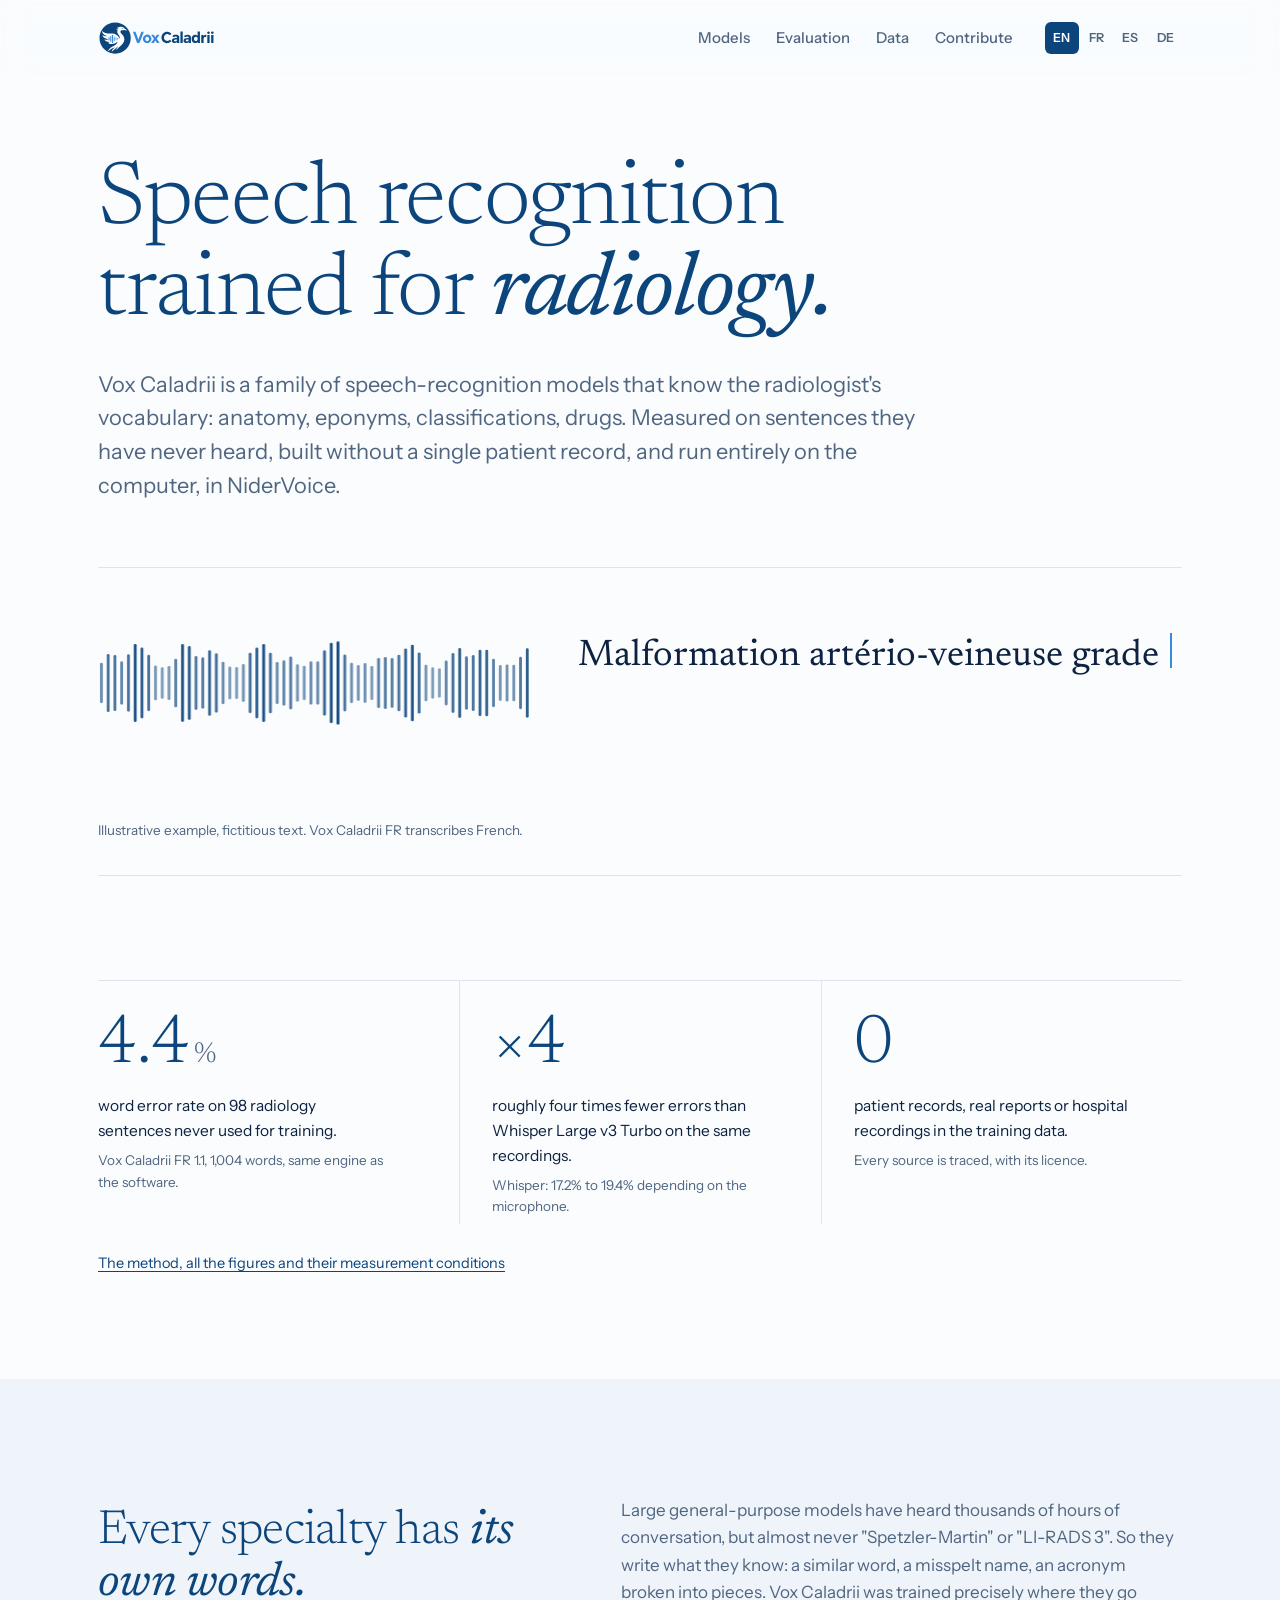
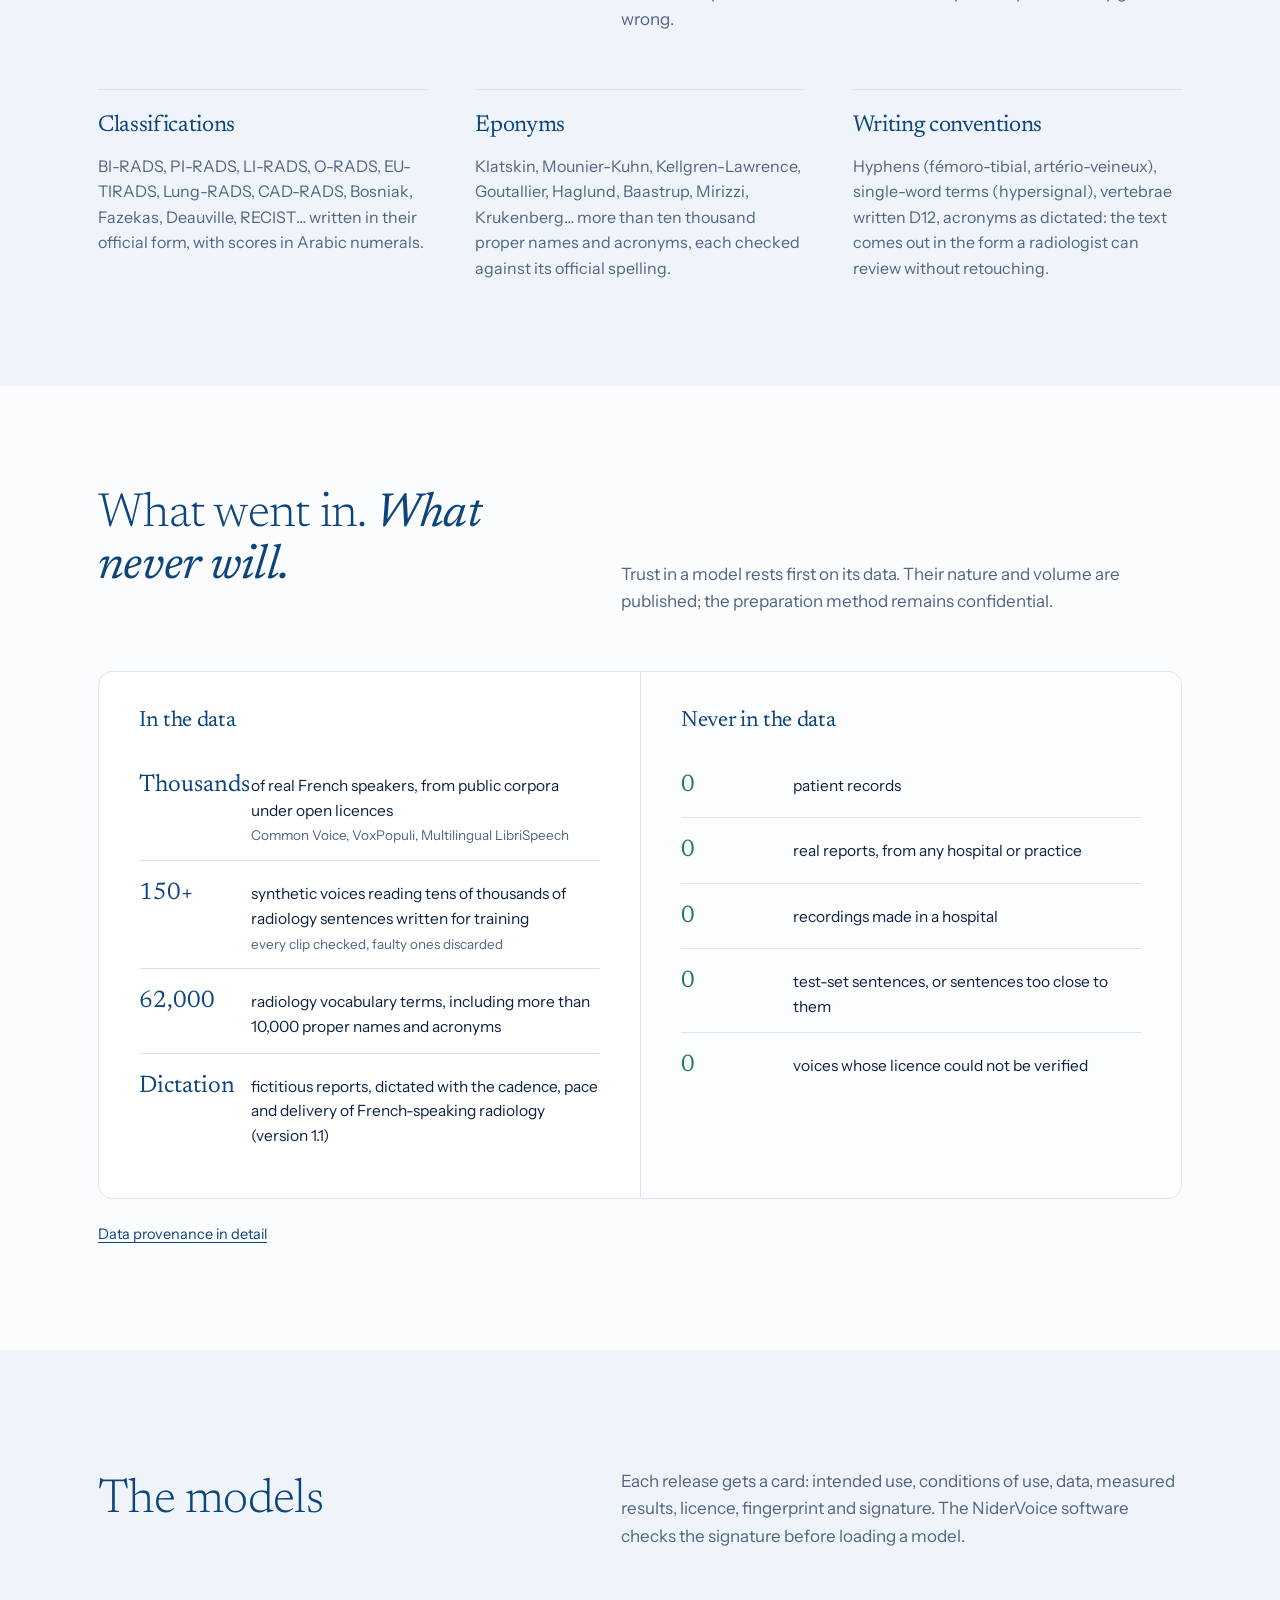
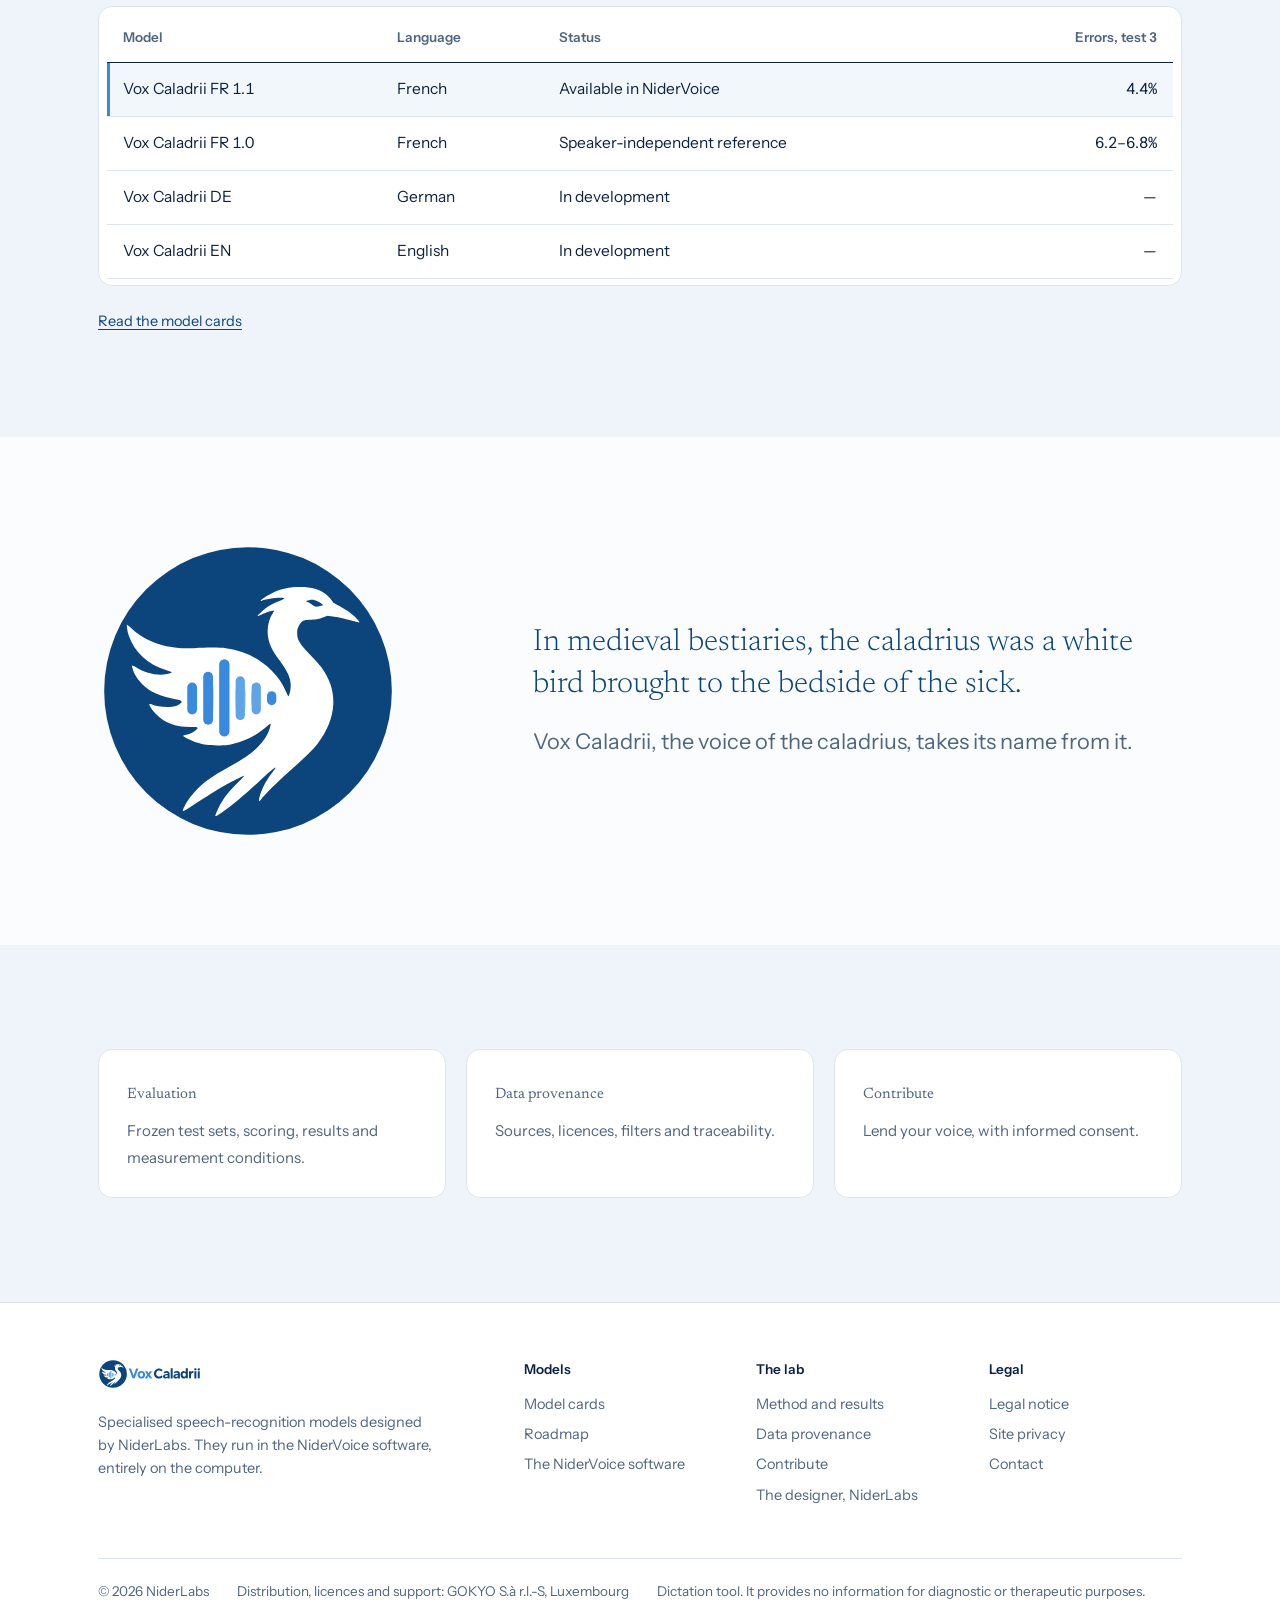
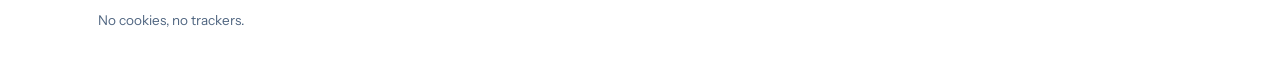
==== commit b963d4ac: "Adresses e-mail protégées (plus aucune adresse en clair dans les pages) ; pied de page et boutons : " ====
--- a/index.html
+++ b/index.html
@@ -16,7 +16,7 @@
 <link rel="icon" href="/favicon.ico" sizes="any">
 <link rel="icon" type="image/svg+xml" href="/assets/vox-caladrii-icon.svg">
 <link rel="manifest" href="/site.webmanifest">
-<link rel="stylesheet" href="/assets/cl.css?v=20261125b">
+<link rel="stylesheet" href="/assets/cl.css?v=20261125e">
 </head>
 <body>
 <a class="skip" href="#main">Skip to content</a>
@@ -178,11 +178,11 @@
       <div class="brand"><img src="/assets/vox-caladrii-logo.svg?v=20261116" width="150" height="30" alt="Vox Caladrii"><p><span data-fr>Modèles de reconnaissance vocale spécialisés, conçus par NiderLabs. Ils fonctionnent dans le logiciel NiderVoice, entièrement sur l’ordinateur.</span><span data-en>Specialised speech-recognition models designed by NiderLabs. They run in the NiderVoice software, entirely on the computer.</span><span data-es>Modelos de reconocimiento de voz especializados, diseñados por NiderLabs. Funcionan en el programa NiderVoice, íntegramente en el ordenador.</span><span data-de>Spezialisierte Spracherkennungsmodelle, entwickelt von NiderLabs. Sie laufen in der Software NiderVoice, vollständig auf dem Computer.</span></p></div>
       <div><h4><span data-fr>Modèles</span><span data-en>Models</span><span data-es>Modelos</span><span data-de>Modelle</span></h4><ul><li><a href="/modeles/"><span data-fr>Fiches modèles</span><span data-en>Model cards</span><span data-es>Fichas de modelo</span><span data-de>Modellkarten</span></a></li><li><a href="/modeles/#feuille-de-route"><span data-fr>Feuille de route</span><span data-en>Roadmap</span><span data-es>Hoja de ruta</span><span data-de>Roadmap</span></a></li><li><a href="https://nidervoice.com/"><span data-fr>Le logiciel NiderVoice</span><span data-en>The NiderVoice software</span><span data-es>El programa NiderVoice</span><span data-de>Die Software NiderVoice</span></a></li></ul></div>
       <div><h4><span data-fr>Le laboratoire</span><span data-en>The lab</span><span data-es>El laboratorio</span><span data-de>Das Labor</span></h4><ul><li><a href="/evaluation/"><span data-fr>Méthode et résultats</span><span data-en>Method and results</span><span data-es>Método y resultados</span><span data-de>Methode und Ergebnisse</span></a></li><li><a href="/donnees/"><span data-fr>Origine des données</span><span data-en>Data provenance</span><span data-es>Origen de los datos</span><span data-de>Herkunft der Daten</span></a></li><li><a href="/contribuer/"><span data-fr>Contribuer</span><span data-en>Contribute</span><span data-es>Contribuir</span><span data-de>Mitwirken</span></a></li><li><a href="https://niderlabs.com/"><span data-fr>Le concepteur NiderLabs</span><span data-en>The designer, NiderLabs</span><span data-es>El diseñador NiderLabs</span><span data-de>Der Entwickler NiderLabs</span></a></li></ul></div>
-      <div><h4><span data-fr>Légal</span><span data-en>Legal</span><span data-es>Legal</span><span data-de>Rechtliches</span></h4><ul><li><a href="/mentions-legales/"><span data-fr>Mentions légales</span><span data-en>Legal notice</span><span data-es>Aviso legal</span><span data-de>Impressum</span></a></li><li><a href="/mentions-legales/#confidentialite"><span data-fr>Confidentialité du site</span><span data-en>Site privacy</span><span data-es>Privacidad del sitio</span><span data-de>Datenschutz der Website</span></a></li><li><a href="mailto:contact@niderlabs.com">contact@niderlabs.com</a></li></ul></div>
+      <div><h4><span data-fr>Légal</span><span data-en>Legal</span><span data-es>Legal</span><span data-de>Rechtliches</span></h4><ul><li><a href="/mentions-legales/"><span data-fr>Mentions légales</span><span data-en>Legal notice</span><span data-es>Aviso legal</span><span data-de>Impressum</span></a></li><li><a href="/mentions-legales/#confidentialite"><span data-fr>Confidentialité du site</span><span data-en>Site privacy</span><span data-es>Privacidad del sitio</span><span data-de>Datenschutz der Website</span></a></li><li><a href="https://niderlabs.com/#contact"><span data-fr>Contact</span><span data-en>Contact</span><span data-es>Contacto</span><span data-de>Kontakt</span></a></li></ul></div>
     </div>
     <div class="legal"><span>© 2026 NiderLabs</span><span><span data-fr>Distribution, licences et assistance : GOKYO S.à r.l.-S, Luxembourg</span><span data-en>Distribution, licences and support: GOKYO S.à r.l.-S, Luxembourg</span><span data-es>Distribución, licencias y asistencia: GOKYO S.à r.l.-S, Luxemburgo</span><span data-de>Vertrieb, Lizenzen und Support: GOKYO S.à r.l.-S, Luxemburg</span></span><span><span data-fr>Outil de dictée. Ne fournit aucune information à visée diagnostique ou thérapeutique.</span><span data-en>Dictation tool. It provides no information for diagnostic or therapeutic purposes.</span><span data-es>Herramienta de dictado. No proporciona información con fines diagnósticos o terapéuticos.</span><span data-de>Diktierwerkzeug. Es liefert keine Informationen zu diagnostischen oder therapeutischen Zwecken.</span></span><span><span data-fr>Aucun cookie, aucun traceur.</span><span data-en>No cookies, no trackers.</span><span data-es>Ningún cookie, ningún rastreador.</span><span data-de>Keine Cookies, keine Tracker.</span></span></div>
   </div>
 </footer>
-<script src="/assets/cl.js?v=20261116a"></script>
+<script src="/assets/cl.js?v=20261125e"></script>
 </body>
 </html>
--- a/assets/cl.css
+++ b/assets/cl.css
@@ -225,3 +225,4 @@
 .cf-carte{border:1px solid #D6DEE8;border-radius:16px;background:#fff;padding:30px}
 .cf-carte .cf{--cf-tx:#10233A;--cf-lab:#4A5B6E;--cf-bd:#CBD5E1;--cf-bg:#fff;--cf-focus:#2F6FB5;--cf-err:#B3261E;--cf-btn-bg:#0C2D52;--cf-btn-tx:#fff;--cf-note:#6B7A8C}
 @media(max-width:900px){.cf-grille{grid-template-columns:minmax(0,1fr);gap:28px}.cf-carte{padding:22px}}
+.cf-ou{margin:6px 0 0;font-size:15.5px;line-height:1.8;color:#4A5B6E}
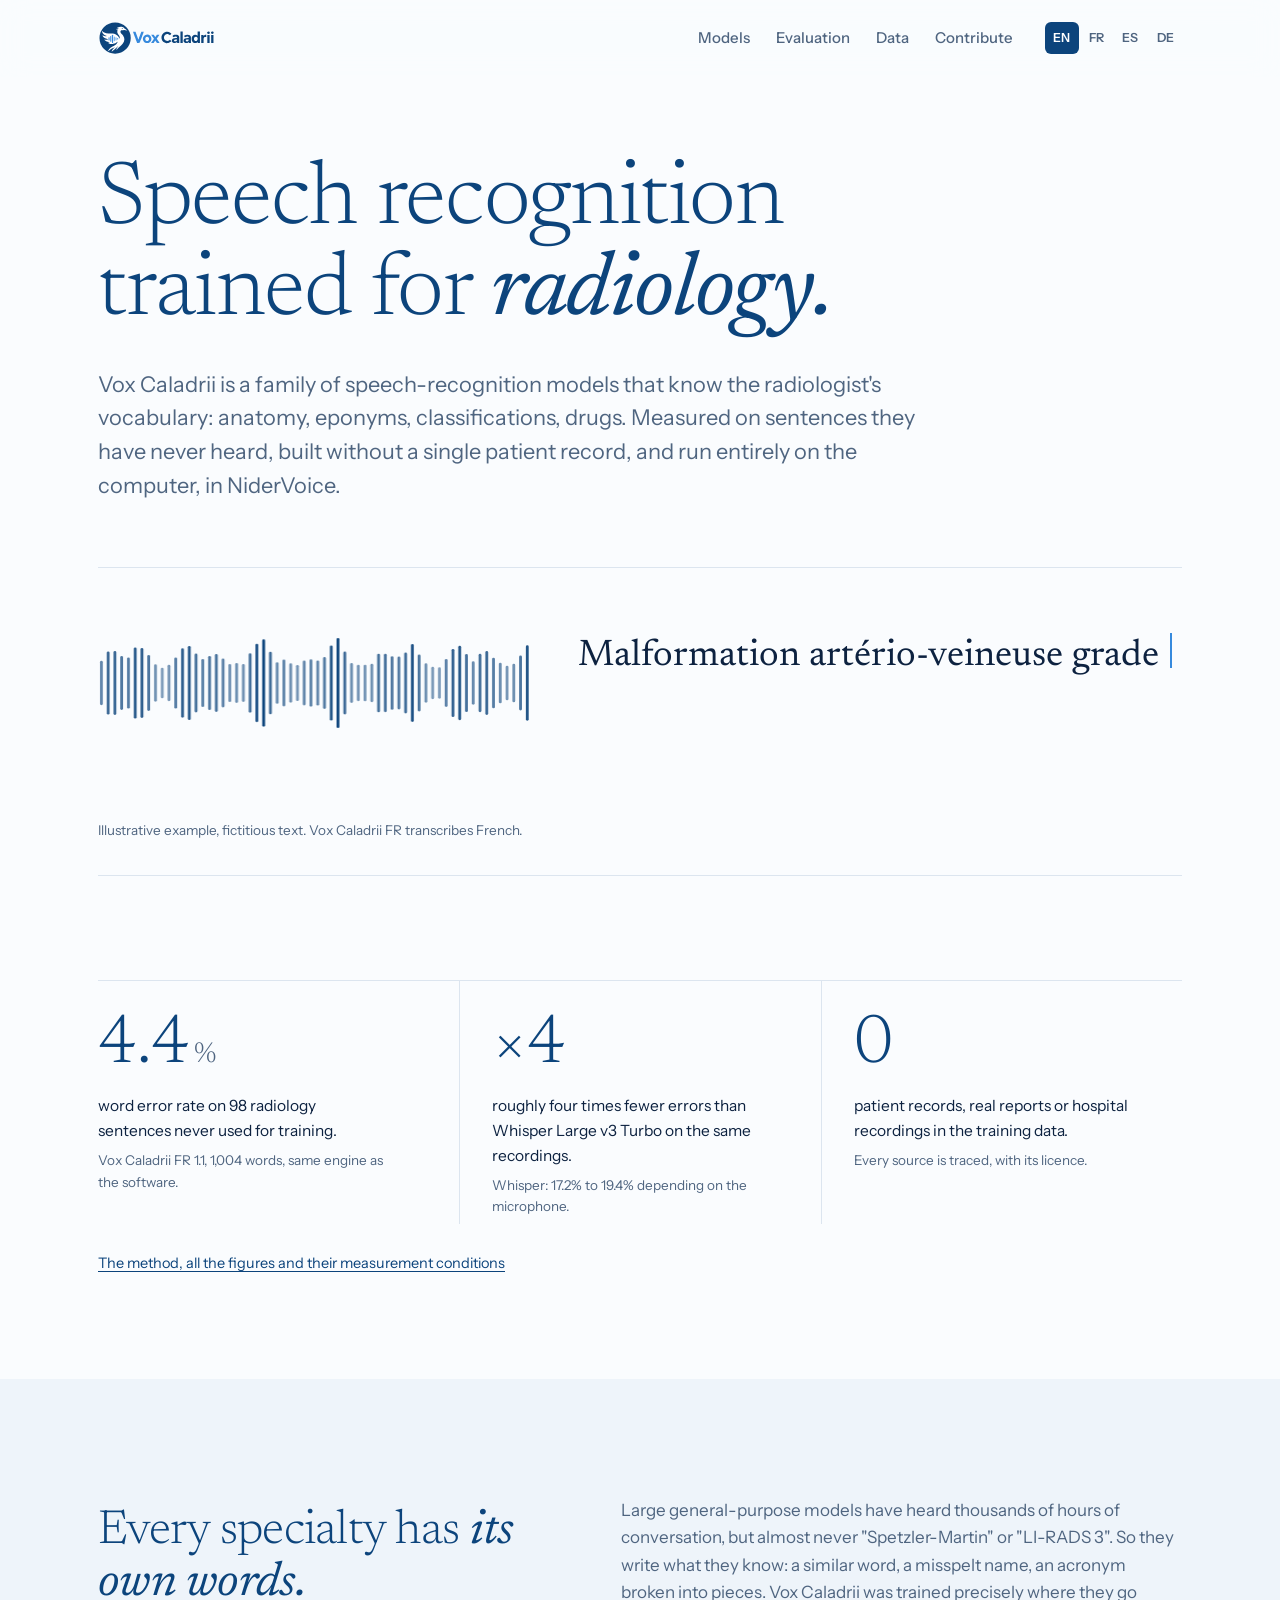
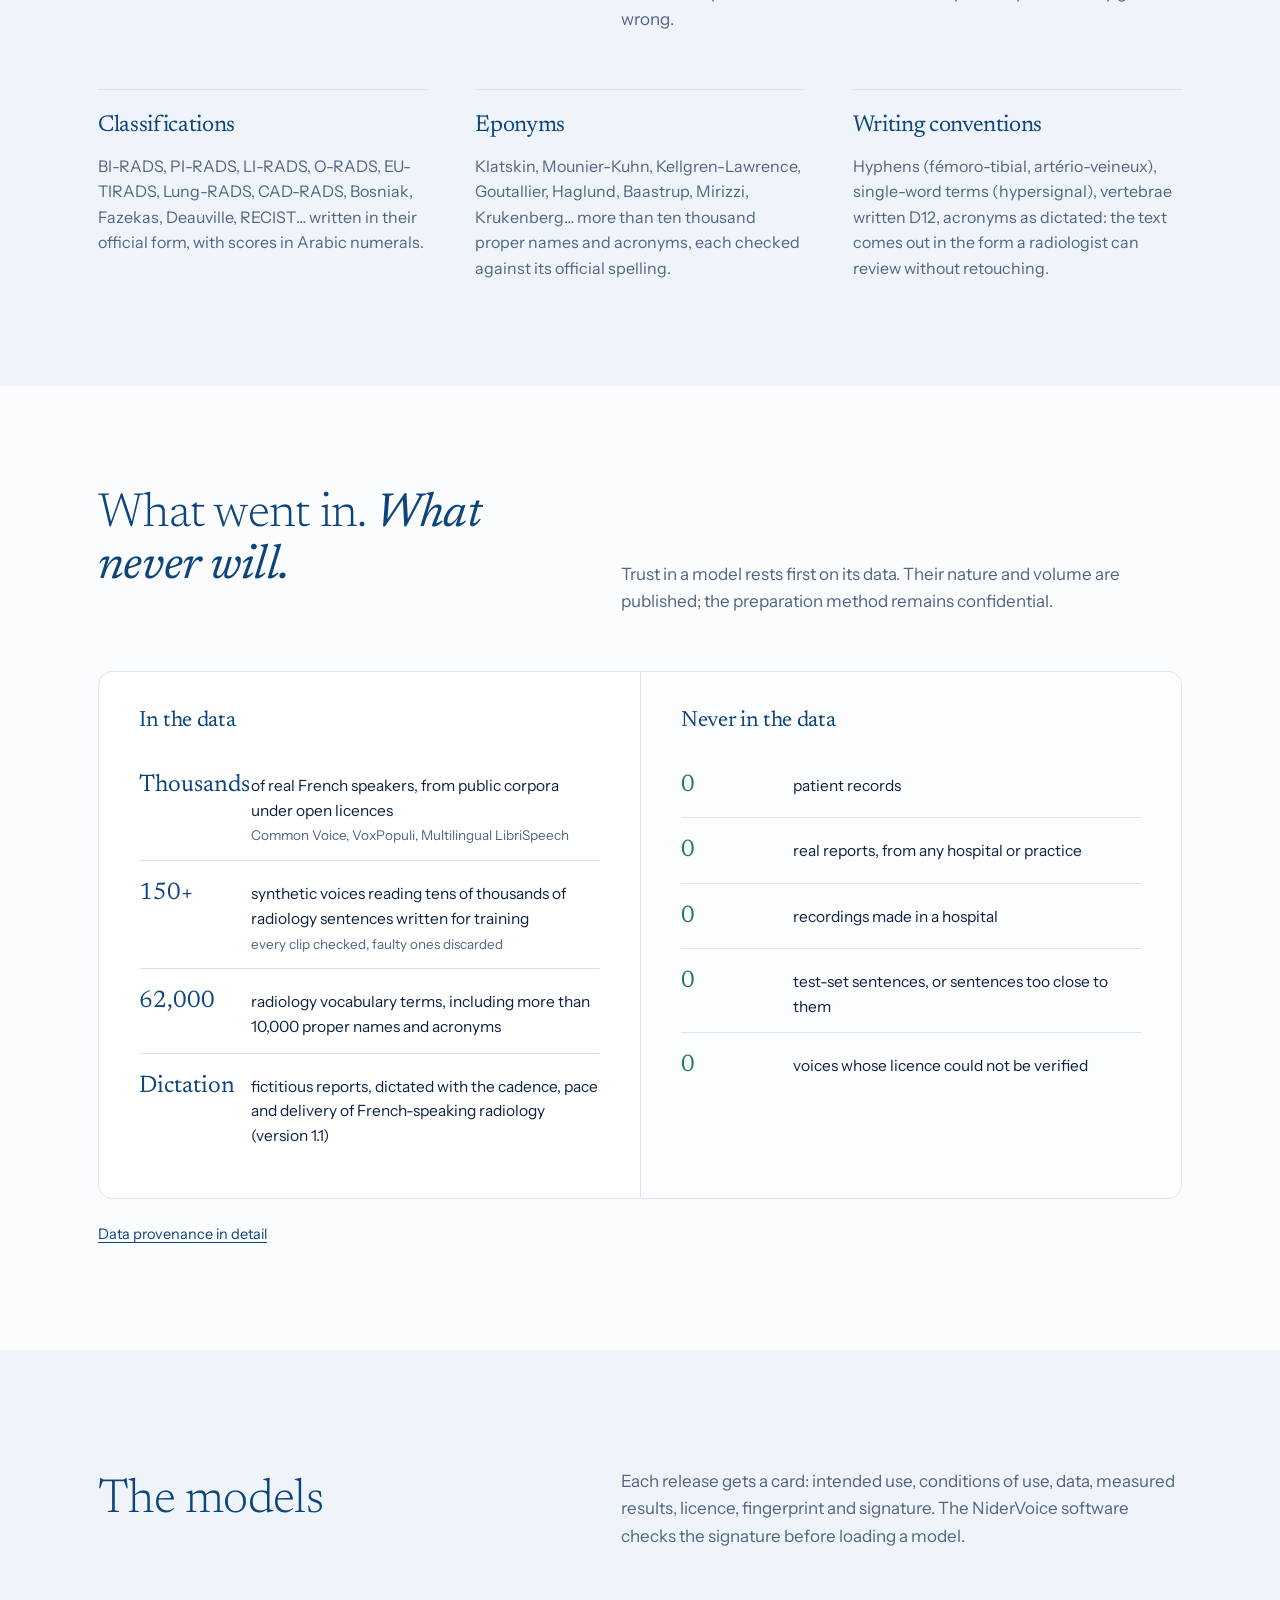
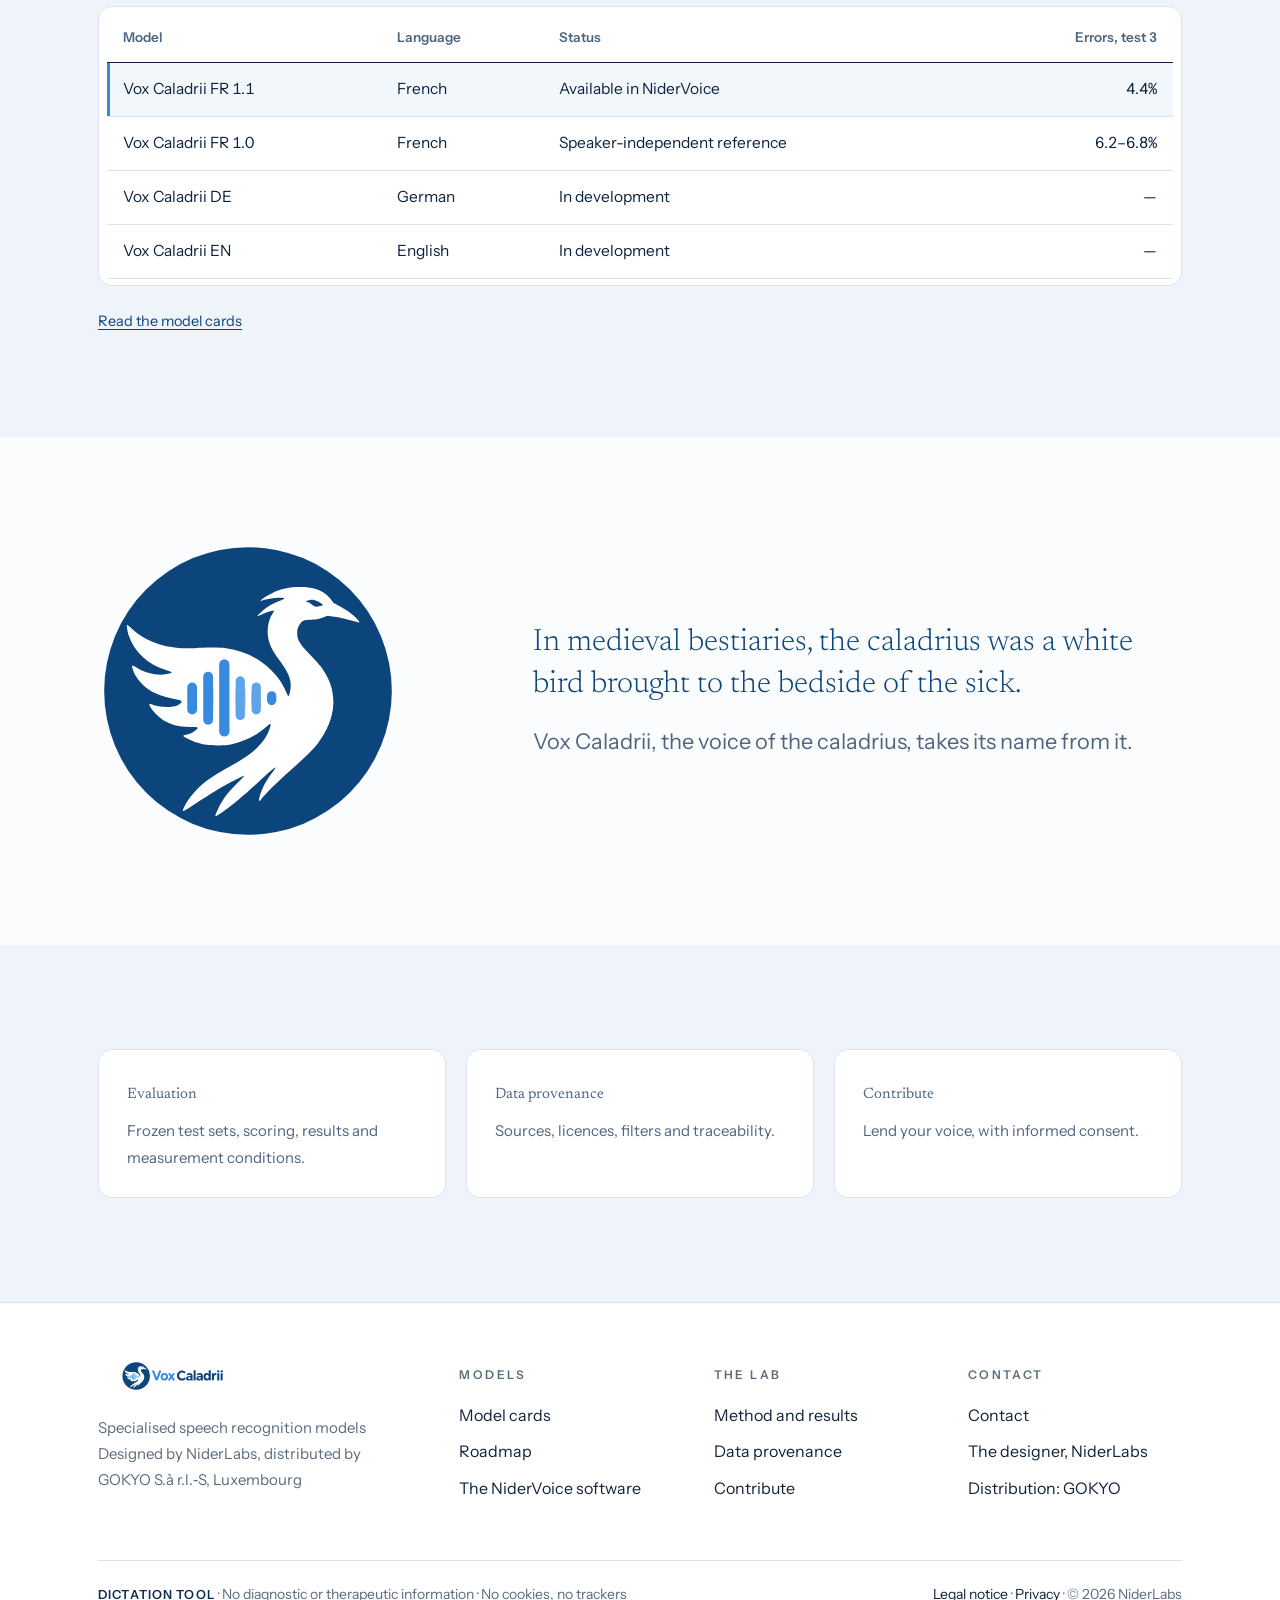
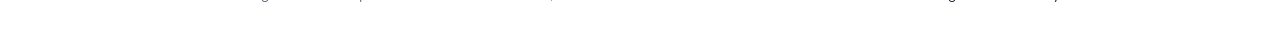
==== commit 4fd75e01: "Pied de page commun aux sites NiderLabs (distribution du pied de Crosswind METAR) : marque, trois co" ====
--- a/index.html
+++ b/index.html
@@ -16,7 +16,7 @@
 <link rel="icon" href="/favicon.ico" sizes="any">
 <link rel="icon" type="image/svg+xml" href="/assets/vox-caladrii-icon.svg">
 <link rel="manifest" href="/site.webmanifest">
-<link rel="stylesheet" href="/assets/cl.css?v=20261125e">
+<link rel="stylesheet" href="/assets/cl.css?v=20261126a">
 </head>
 <body>
 <a class="skip" href="#main">Skip to content</a>
@@ -172,15 +172,18 @@
 </section>
 
 </main>
-<footer>
+<footer class="pc">
   <div class="w">
-    <div class="cols">
-      <div class="brand"><img src="/assets/vox-caladrii-logo.svg?v=20261116" width="150" height="30" alt="Vox Caladrii"><p><span data-fr>Modèles de reconnaissance vocale spécialisés, conçus par NiderLabs. Ils fonctionnent dans le logiciel NiderVoice, entièrement sur l’ordinateur.</span><span data-en>Specialised speech-recognition models designed by NiderLabs. They run in the NiderVoice software, entirely on the computer.</span><span data-es>Modelos de reconocimiento de voz especializados, diseñados por NiderLabs. Funcionan en el programa NiderVoice, íntegramente en el ordenador.</span><span data-de>Spezialisierte Spracherkennungsmodelle, entwickelt von NiderLabs. Sie laufen in der Software NiderVoice, vollständig auf dem Computer.</span></p></div>
-      <div><h4><span data-fr>Modèles</span><span data-en>Models</span><span data-es>Modelos</span><span data-de>Modelle</span></h4><ul><li><a href="/modeles/"><span data-fr>Fiches modèles</span><span data-en>Model cards</span><span data-es>Fichas de modelo</span><span data-de>Modellkarten</span></a></li><li><a href="/modeles/#feuille-de-route"><span data-fr>Feuille de route</span><span data-en>Roadmap</span><span data-es>Hoja de ruta</span><span data-de>Roadmap</span></a></li><li><a href="https://nidervoice.com/"><span data-fr>Le logiciel NiderVoice</span><span data-en>The NiderVoice software</span><span data-es>El programa NiderVoice</span><span data-de>Die Software NiderVoice</span></a></li></ul></div>
-      <div><h4><span data-fr>Le laboratoire</span><span data-en>The lab</span><span data-es>El laboratorio</span><span data-de>Das Labor</span></h4><ul><li><a href="/evaluation/"><span data-fr>Méthode et résultats</span><span data-en>Method and results</span><span data-es>Método y resultados</span><span data-de>Methode und Ergebnisse</span></a></li><li><a href="/donnees/"><span data-fr>Origine des données</span><span data-en>Data provenance</span><span data-es>Origen de los datos</span><span data-de>Herkunft der Daten</span></a></li><li><a href="/contribuer/"><span data-fr>Contribuer</span><span data-en>Contribute</span><span data-es>Contribuir</span><span data-de>Mitwirken</span></a></li><li><a href="https://niderlabs.com/"><span data-fr>Le concepteur NiderLabs</span><span data-en>The designer, NiderLabs</span><span data-es>El diseñador NiderLabs</span><span data-de>Der Entwickler NiderLabs</span></a></li></ul></div>
-      <div><h4><span data-fr>Légal</span><span data-en>Legal</span><span data-es>Legal</span><span data-de>Rechtliches</span></h4><ul><li><a href="/mentions-legales/"><span data-fr>Mentions légales</span><span data-en>Legal notice</span><span data-es>Aviso legal</span><span data-de>Impressum</span></a></li><li><a href="/mentions-legales/#confidentialite"><span data-fr>Confidentialité du site</span><span data-en>Site privacy</span><span data-es>Privacidad del sitio</span><span data-de>Datenschutz der Website</span></a></li><li><a href="https://niderlabs.com/#contact"><span data-fr>Contact</span><span data-en>Contact</span><span data-es>Contacto</span><span data-de>Kontakt</span></a></li></ul></div>
+    <div class="pc-haut">
+      <div class="pc-marque"><a href="/"><img src="/assets/vox-caladrii-logo.svg?v=20261116" width="150" height="30" alt="Vox Caladrii"></a><p><span data-fr>Modèles de reconnaissance vocale spécialisés</span><span data-en>Specialised speech recognition models</span><span data-es>Modelos especializados de reconocimiento de voz</span><span data-de>Spezialisierte Spracherkennungsmodelle</span><br><span data-fr>Conçus par NiderLabs, distribués par GOKYO&nbsp;S.à&nbsp;r.l.‑S, Luxembourg</span><span data-en>Designed by NiderLabs, distributed by GOKYO&nbsp;S.à&nbsp;r.l.‑S, Luxembourg</span><span data-es>Diseñados por NiderLabs, distribuidos por GOKYO&nbsp;S.à&nbsp;r.l.‑S, Luxemburgo</span><span data-de>Entwickelt von NiderLabs, vertrieben von GOKYO&nbsp;S.à&nbsp;r.l.‑S, Luxemburg</span></p></div>
+      <nav class="pc-col"><h4><span data-fr>Modèles</span><span data-en>Models</span><span data-es>Modelos</span><span data-de>Modelle</span></h4><a href="/modeles/"><span data-fr>Fiches modèles</span><span data-en>Model cards</span><span data-es>Fichas de modelos</span><span data-de>Modellkarten</span></a><a href="/modeles/#feuille-de-route"><span data-fr>Feuille de route</span><span data-en>Roadmap</span><span data-es>Hoja de ruta</span><span data-de>Fahrplan</span></a><a href="https://nidervoice.com/" rel="noopener"><span data-fr>Le logiciel NiderVoice</span><span data-en>The NiderVoice software</span><span data-es>El software NiderVoice</span><span data-de>Die Software NiderVoice</span></a></nav>
+      <nav class="pc-col"><h4><span data-fr>Le laboratoire</span><span data-en>The lab</span><span data-es>El laboratorio</span><span data-de>Das Labor</span></h4><a href="/evaluation/"><span data-fr>Méthode et résultats</span><span data-en>Method and results</span><span data-es>Método y resultados</span><span data-de>Methode und Ergebnisse</span></a><a href="/donnees/"><span data-fr>Origine des données</span><span data-en>Data provenance</span><span data-es>Origen de los datos</span><span data-de>Herkunft der Daten</span></a><a href="/contribuer/"><span data-fr>Contribuer</span><span data-en>Contribute</span><span data-es>Contribuir</span><span data-de>Mitwirken</span></a></nav>
+      <nav class="pc-col"><h4><span data-fr>Contact</span><span data-en>Contact</span><span data-es>Contacto</span><span data-de>Kontakt</span></h4><a href="/contribuer/#contact"><span data-fr>Contact</span><span data-en>Contact</span><span data-es>Contacto</span><span data-de>Kontakt</span></a><a href="https://niderlabs.com/" rel="noopener"><span data-fr>Le concepteur NiderLabs</span><span data-en>The designer, NiderLabs</span><span data-es>El diseñador NiderLabs</span><span data-de>Der Entwickler NiderLabs</span></a><a href="/mentions-legales/"><span data-fr>Distribution : GOKYO</span><span data-en>Distribution: GOKYO</span><span data-es>Distribución: GOKYO</span><span data-de>Vertrieb: GOKYO</span></a></nav>
     </div>
-    <div class="legal"><span>© 2026 NiderLabs</span><span><span data-fr>Distribution, licences et assistance : GOKYO S.à r.l.-S, Luxembourg</span><span data-en>Distribution, licences and support: GOKYO S.à r.l.-S, Luxembourg</span><span data-es>Distribución, licencias y asistencia: GOKYO S.à r.l.-S, Luxemburgo</span><span data-de>Vertrieb, Lizenzen und Support: GOKYO S.à r.l.-S, Luxemburg</span></span><span><span data-fr>Outil de dictée. Ne fournit aucune information à visée diagnostique ou thérapeutique.</span><span data-en>Dictation tool. It provides no information for diagnostic or therapeutic purposes.</span><span data-es>Herramienta de dictado. No proporciona información con fines diagnósticos o terapéuticos.</span><span data-de>Diktierwerkzeug. Es liefert keine Informationen zu diagnostischen oder therapeutischen Zwecken.</span></span><span><span data-fr>Aucun cookie, aucun traceur.</span><span data-en>No cookies, no trackers.</span><span data-es>Ningún cookie, ningún rastreador.</span><span data-de>Keine Cookies, keine Tracker.</span></span></div>
+    <div class="pc-bas">
+      <p><b><span data-fr>Outil de dictée</span><span data-en>Dictation tool</span><span data-es>Herramienta de dictado</span><span data-de>Diktierwerkzeug</span></b> · <span data-fr>Aucune information à visée diagnostique ou thérapeutique</span><span data-en>No diagnostic or therapeutic information</span><span data-es>Ninguna información con fines diagnósticos o terapéuticos</span><span data-de>Keine diagnostischen oder therapeutischen Informationen</span> · <span data-fr>Aucun cookie, aucun traceur</span><span data-en>No cookies, no trackers</span><span data-es>Sin cookies ni rastreadores</span><span data-de>Keine Cookies, keine Tracker</span></p>
+      <p class="pc-legal"><a href="/mentions-legales/"><span data-fr>Mentions légales</span><span data-en>Legal notice</span><span data-es>Aviso legal</span><span data-de>Impressum</span></a> · <a href="/mentions-legales/#confidentialite"><span data-fr>Confidentialité</span><span data-en>Privacy</span><span data-es>Privacidad</span><span data-de>Datenschutz</span></a> · © 2026 NiderLabs</p>
+    </div>
   </div>
 </footer>
 <script src="/assets/cl.js?v=20261125e"></script>
--- a/assets/cl.css
+++ b/assets/cl.css
@@ -226,3 +226,17 @@
 .cf-carte .cf{--cf-tx:#10233A;--cf-lab:#4A5B6E;--cf-bd:#CBD5E1;--cf-bg:#fff;--cf-focus:#2F6FB5;--cf-err:#B3261E;--cf-btn-bg:#0C2D52;--cf-btn-tx:#fff;--cf-note:#6B7A8C}
 @media(max-width:900px){.cf-grille{grid-template-columns:minmax(0,1fr);gap:28px}.cf-carte{padding:22px}}
 .cf-ou{margin:6px 0 0;font-size:15.5px;line-height:1.8;color:#4A5B6E}
+
+/* Pied de page commun aux sites NiderLabs (même distribution que Crosswind METAR) */
+footer.pc{--pc-fort:#10233A;--pc-doux:#5A6B7D;--pc-trait:#D9E1EA;--pc-accent:#0C2D52;border-top:1px solid var(--pc-trait);padding:0;margin-top:0}
+.pc-haut{display:grid;grid-template-columns:minmax(0,1.5fr) repeat(3,minmax(0,1fr));gap:40px;padding:58px 0 46px}
+.pc-marque p{margin:16px 0 0;font-size:15px;line-height:1.75;color:var(--pc-doux);max-width:44ch}
+.pc-col h4{margin:4px 0 20px;font-size:12px;font-weight:600;letter-spacing:.2em;text-transform:uppercase;color:var(--pc-doux)}
+.pc-col a{display:block;margin:0 0 15px;font-size:16px;line-height:1.35;color:var(--pc-fort);text-decoration:none}
+.pc-col a:hover,.pc-legal a:hover{text-decoration:underline}
+.pc-bas{display:flex;justify-content:space-between;align-items:baseline;gap:14px 32px;flex-wrap:wrap;border-top:1px solid var(--pc-trait);padding:22px 0 30px;font-size:14px;line-height:1.6;color:var(--pc-doux)}
+.pc-bas p{margin:0}
+.pc-bas b{font-size:12.5px;font-weight:700;letter-spacing:.09em;text-transform:uppercase;color:var(--pc-accent)}
+.pc-legal a{color:var(--pc-fort);text-decoration:none}
+@media(max-width:900px){.pc-haut{grid-template-columns:minmax(0,1fr) minmax(0,1fr);gap:34px 24px;padding:44px 0 34px}.pc-marque{grid-column:1/-1}}
+@media print{footer.pc{display:none}}
